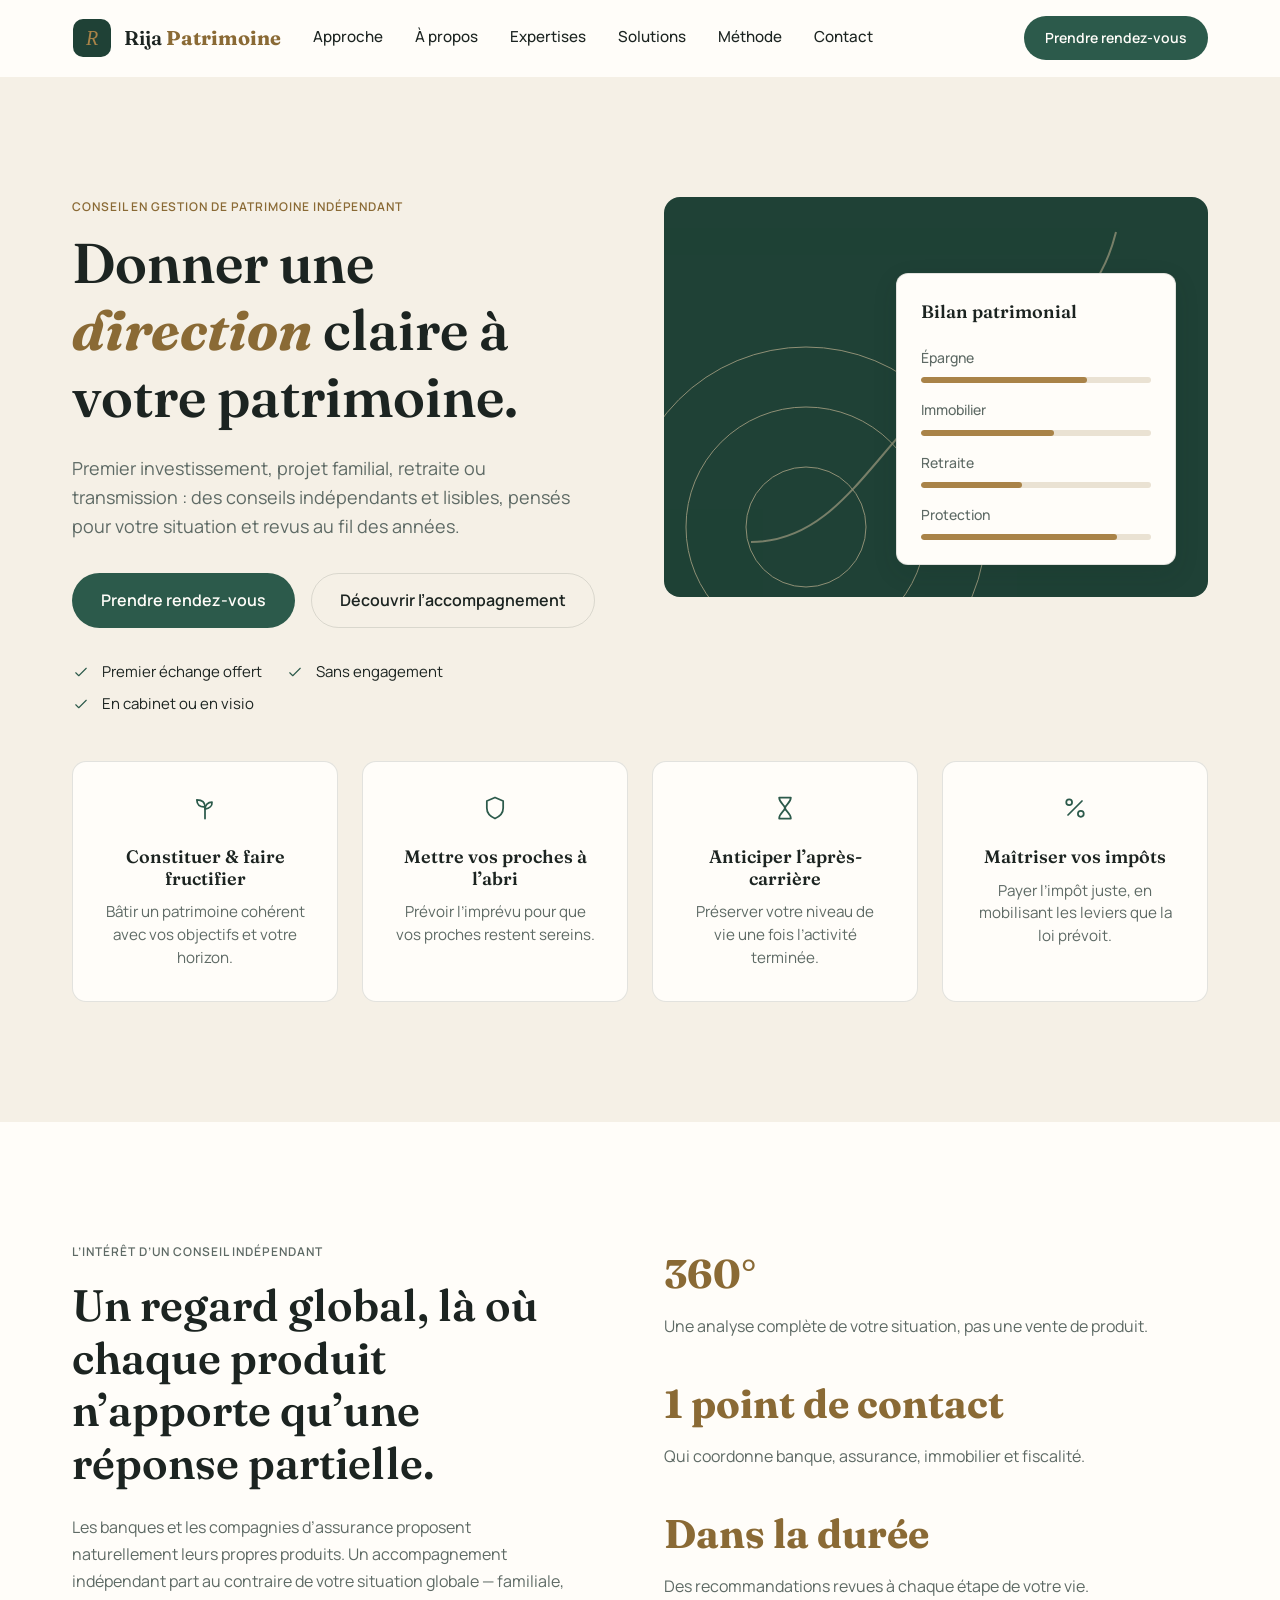
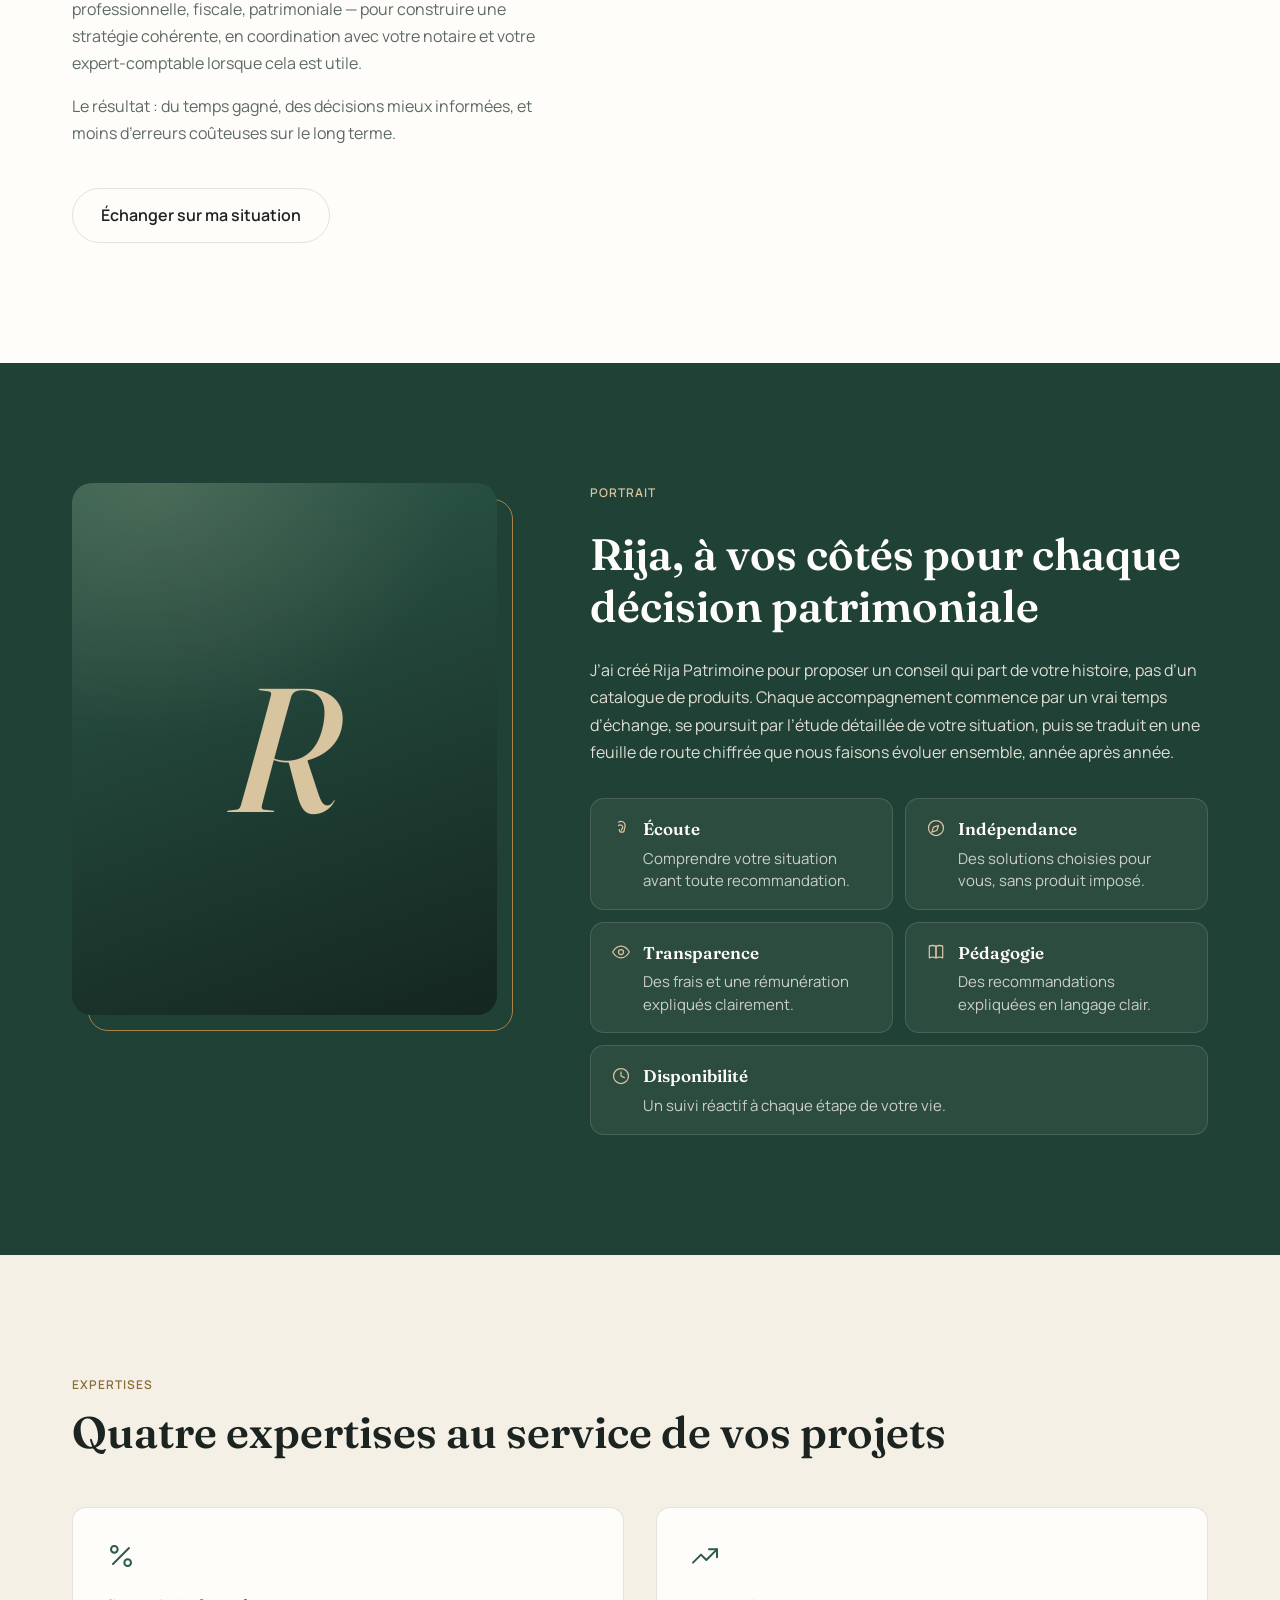
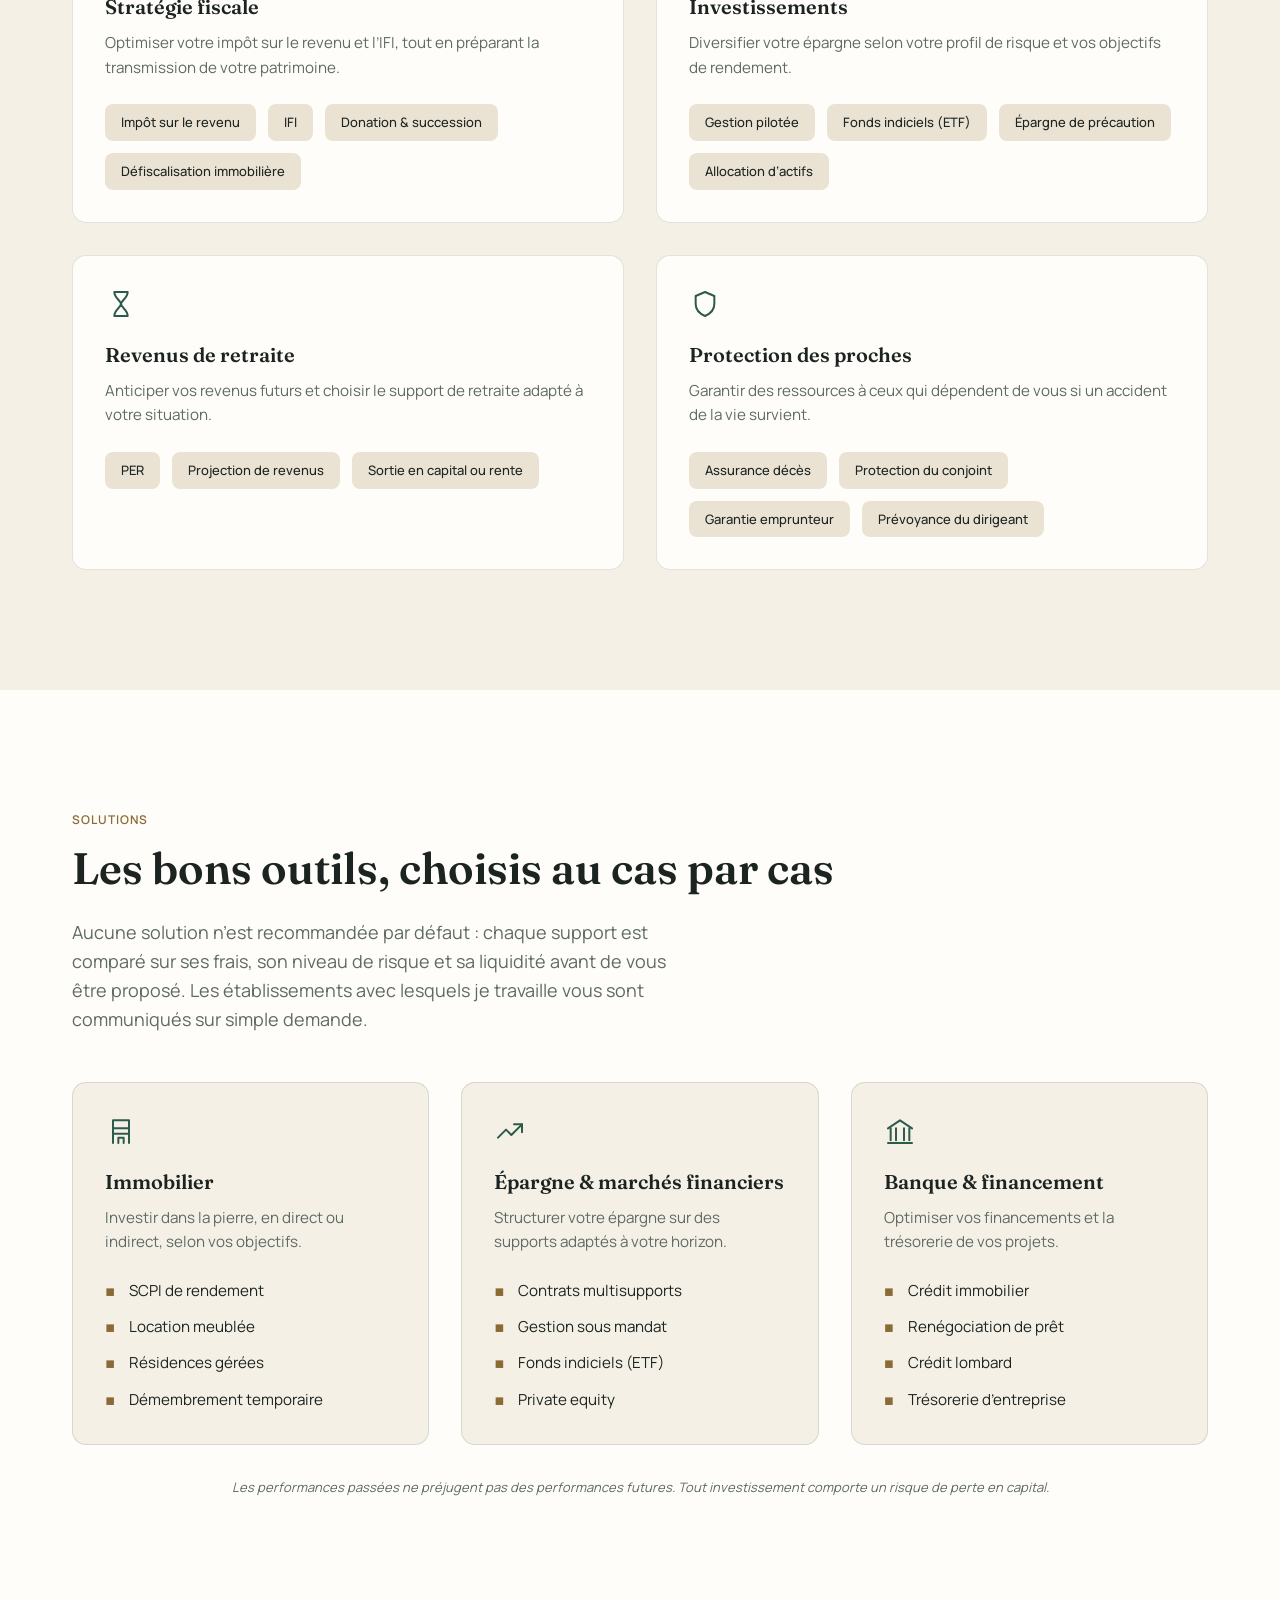
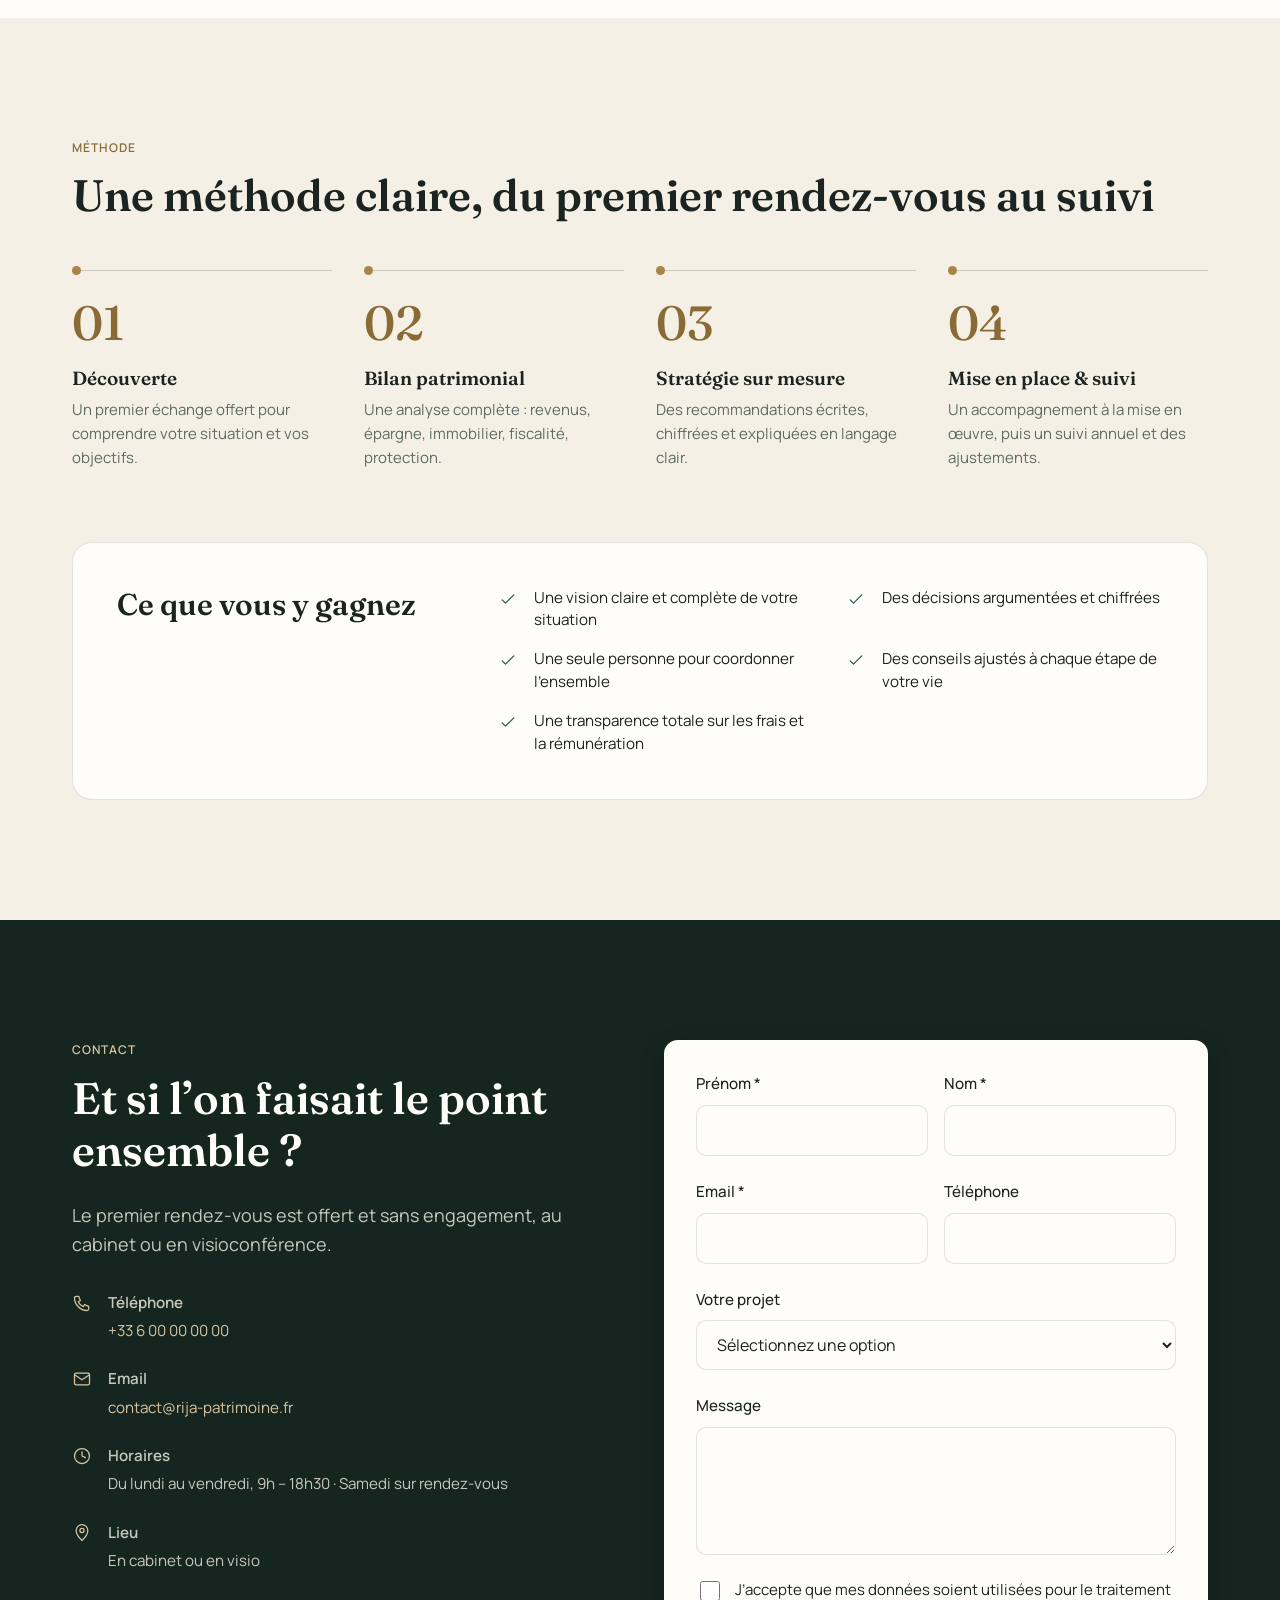
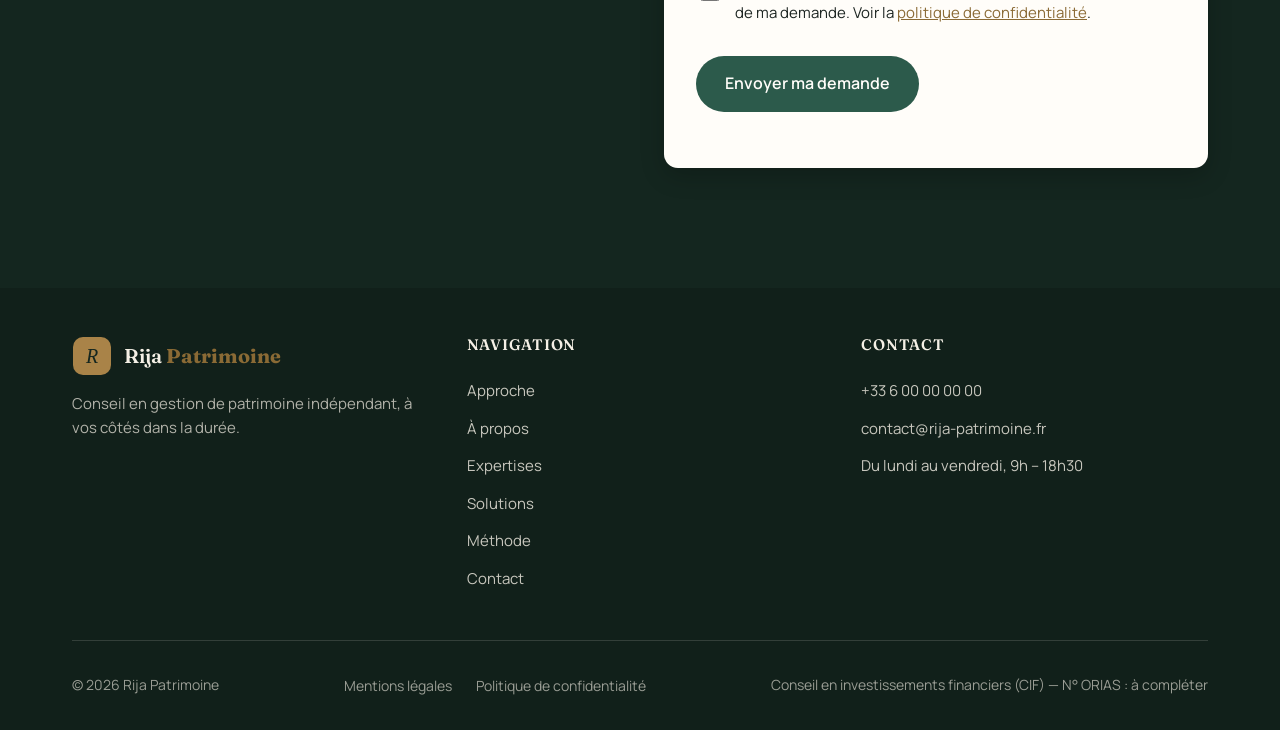
==== index.html @ 29a92b1c "Add Rija Patrimoine landing page Static one-page site in French (HTML, CSS, vanilla JS, no build ste" ====
<!doctype html>
<html lang="fr">
<head>
  <meta charset="utf-8">
  <meta name="viewport" content="width=device-width, initial-scale=1, viewport-fit=cover">
  <title>Rija Patrimoine — Conseil en gestion de patrimoine indépendant</title>
  <meta name="description" content="Rija Patrimoine : conseil en gestion de patrimoine indépendant. Bilan patrimonial, épargne, retraite, fiscalité et transmission — un accompagnement clair, sur mesure et suivi dans le temps.">
  <meta property="og:title" content="Rija Patrimoine — Conseil en gestion de patrimoine indépendant">
  <meta property="og:description" content="Premier échange offert, sans engagement. Un accompagnement patrimonial global : épargne, retraite, fiscalité, transmission et protection de la famille.">
  <meta property="og:type" content="website">
  <meta property="og:locale" content="fr_FR">
  <meta name="theme-color" content="#1F4136">
  <link rel="icon" href="assets/img/favicon.svg" type="image/svg+xml">
  <link rel="preconnect" href="https://fonts.googleapis.com">
  <link rel="preconnect" href="https://fonts.gstatic.com" crossorigin>
  <link href="https://fonts.googleapis.com/css2?family=Fraunces:ital,opsz,wght@0,9..144,300..700;1,9..144,400..600&family=Manrope:wght@400;500;600;700&display=swap" rel="stylesheet">
  <link rel="stylesheet" href="assets/css/styles.css">
  <script>document.documentElement.classList.add('js')</script>
</head>
<body>
  <a class="skip-link" href="#main">Aller au contenu principal</a>

  <svg class="icon-sprite" aria-hidden="true" focusable="false">
    <defs>
      <symbol id="icon-check" viewBox="0 0 24 24"><path d="M5 13l4 4L19 7"/></symbol>
      <symbol id="icon-sprout" viewBox="0 0 24 24"><path d="M12 21V11"/><path d="M12 11C12 7 9 5 5 5c0 4 2.5 6.5 7 6z"/><path d="M12 13c0-3.5 2.5-6 6-6 .3 3-2 5.5-6 6z"/></symbol>
      <symbol id="icon-shield" viewBox="0 0 24 24"><path d="M12 3l7 3v6c0 5-3.5 7.5-7 9-3.5-1.5-7-4-7-9V6l7-3z"/></symbol>
      <symbol id="icon-hourglass" viewBox="0 0 24 24"><path d="M7 3h10M7 21h10M7 3c0 4.5 4.5 6 5 9-.5 3-5 4.5-5 9M17 3c0 4.5-4.5 6-5 9 .5 3 5 4.5 5 9"/></symbol>
      <symbol id="icon-percent" viewBox="0 0 24 24"><circle cx="7" cy="7" r="2.5"/><circle cx="17" cy="17" r="2.5"/><path d="M18 6L6 18"/></symbol>
      <symbol id="icon-ear" viewBox="0 0 24 24"><path d="M9 5a5 5 0 0 1 8 4c0 2-1 3-1 5a3 3 0 0 1-6 0"/><path d="M9 9a3 3 0 0 1 5 2c0 1.5-1.5 2-1.5 3.5"/></symbol>
      <symbol id="icon-compass" viewBox="0 0 24 24"><circle cx="12" cy="12" r="9"/><path d="M15 9l-2 6-6 2 2-6z"/></symbol>
      <symbol id="icon-eye" viewBox="0 0 24 24"><path d="M2 12s4-7 10-7 10 7 10 7-4 7-10 7-10-7-10-7z"/><circle cx="12" cy="12" r="3"/></symbol>
      <symbol id="icon-book" viewBox="0 0 24 24"><path d="M4 5c2-1 5-1 8 0v14c-3-1-6-1-8 0z"/><path d="M20 5c-2-1-5-1-8 0v14c3-1 6-1 8 0z"/></symbol>
      <symbol id="icon-clock" viewBox="0 0 24 24"><circle cx="12" cy="12" r="9"/><path d="M12 7v5l4 2"/></symbol>
      <symbol id="icon-trending-up" viewBox="0 0 24 24"><path d="M3 17l6-6 4 4 8-8"/><path d="M15 7h6v6"/></symbol>
      <symbol id="icon-building" viewBox="0 0 24 24"><path d="M6 21V4h12v17"/><path d="M6 10h12M6 14h12"/><path d="M10 21v-4h4v4"/></symbol>
      <symbol id="icon-bank" viewBox="0 0 24 24"><path d="M3 10l9-6 9 6"/><path d="M5 10v9M9 10v9M15 10v9M19 10v9"/><path d="M3 21h18"/></symbol>
      <symbol id="icon-phone" viewBox="0 0 24 24"><path d="M5 4h3l2 5-2.5 1.5a12 12 0 0 0 6 6L15 14l5 2v3c0 1-1 2-2 2C10 21 3 14 3 6c0-1 1-2 2-2z"/></symbol>
      <symbol id="icon-mail" viewBox="0 0 24 24"><rect x="3" y="5" width="18" height="14" rx="2"/><path d="M3 7l9 6 9-6"/></symbol>
      <symbol id="icon-pin" viewBox="0 0 24 24"><path d="M12 21s7-6.5 7-12a7 7 0 1 0-14 0c0 5.5 7 12 7 12z"/><circle cx="12" cy="9" r="2.5"/></symbol>
    </defs>
  </svg>

  <header class="site-header" data-header>
    <div class="wrap header-inner">
      <a class="brand" href="#accueil" aria-label="Rija Patrimoine — accueil">
        <svg class="brand-mark" viewBox="0 0 40 40" aria-hidden="true">
          <rect x="1" y="1" width="38" height="38" rx="10" fill="#1F4136"/>
          <text x="20" y="27" text-anchor="middle" font-family="Georgia, 'Times New Roman', serif" font-size="20" font-style="italic" fill="#A98348">R</text>
        </svg>
        <span class="brand-name">Rija <span class="brand-accent">Patrimoine</span></span>
      </a>
      <nav class="nav" id="primary-nav" data-nav aria-label="Navigation principale">
        <ul class="nav-list">
          <li><a href="#approche" class="nav-link" data-nav-link>Approche</a></li>
          <li><a href="#a-propos" class="nav-link" data-nav-link>À propos</a></li>
          <li><a href="#expertises" class="nav-link" data-nav-link>Expertises</a></li>
          <li><a href="#solutions" class="nav-link" data-nav-link>Solutions</a></li>
          <li><a href="#methode" class="nav-link" data-nav-link>Méthode</a></li>
          <li><a href="#contact" class="nav-link" data-nav-link>Contact</a></li>
          <li class="nav-cta"><a href="#contact" class="btn btn-primary">Prendre rendez-vous</a></li>
        </ul>
      </nav>
      <div class="header-actions">
        <a href="#contact" class="btn btn-primary btn-sm">Prendre rendez-vous</a>
        <button type="button" class="menu-toggle" data-menu-toggle aria-expanded="false" aria-controls="primary-nav">
          <span class="menu-toggle-box"><span class="menu-toggle-bar"></span><span class="menu-toggle-bar"></span><span class="menu-toggle-bar"></span></span>
          <span class="sr-only">Menu</span>
        </button>
      </div>
    </div>
  </header>

  <main id="main">

    <section id="accueil" class="hero section">
      <div class="wrap hero-inner">
        <div class="hero-copy">
          <p class="eyebrow">Conseil en gestion de patrimoine indépendant</p>
          <h1 class="hero-title">Donner une <em>direction</em> claire à votre patrimoine.</h1>
          <p class="hero-lead">Premier investissement, projet familial, retraite ou transmission&nbsp;: des conseils indépendants et lisibles, pensés pour votre situation et revus au fil des années.</p>
          <div class="hero-cta">
            <a href="#contact" class="btn btn-primary">Prendre rendez-vous</a>
            <a href="#approche" class="btn btn-ghost">Découvrir l’accompagnement</a>
          </div>
          <ul class="hero-trust">
            <li class="trust-item"><svg class="icon" aria-hidden="true"><use href="#icon-check"></use></svg>Premier échange offert</li>
            <li class="trust-item"><svg class="icon" aria-hidden="true"><use href="#icon-check"></use></svg>Sans engagement</li>
            <li class="trust-item"><svg class="icon" aria-hidden="true"><use href="#icon-check"></use></svg>En cabinet ou en visio</li>
          </ul>
        </div>
        <div class="hero-visual">
          <div class="hero-panel">
            <svg class="hero-arcs" viewBox="0 0 400 400" aria-hidden="true">
              <circle cx="70" cy="330" r="60"/>
              <circle cx="70" cy="330" r="120"/>
              <circle cx="70" cy="330" r="180"/>
              <path class="hero-arcs-curve" d="M15 345C120 345,150 210,255 165S375 55,380 35"/>
            </svg>
            <div class="hero-card" aria-hidden="true">
              <p class="hero-card-title">Bilan patrimonial</p>
              <ul class="hero-card-rows">
                <li class="hero-card-row"><span class="hero-card-label">Épargne</span><span class="hero-card-track"><span class="hero-card-fill" style="width:72%"></span></span></li>
                <li class="hero-card-row"><span class="hero-card-label">Immobilier</span><span class="hero-card-track"><span class="hero-card-fill" style="width:58%"></span></span></li>
                <li class="hero-card-row"><span class="hero-card-label">Retraite</span><span class="hero-card-track"><span class="hero-card-fill" style="width:44%"></span></span></li>
                <li class="hero-card-row"><span class="hero-card-label">Protection</span><span class="hero-card-track"><span class="hero-card-fill" style="width:85%"></span></span></li>
              </ul>
            </div>
          </div>
        </div>
      </div>
      <div class="wrap pillars-wrap">
        <div class="pillars">
          <article class="pillar-card" data-reveal>
            <svg class="icon pillar-icon" aria-hidden="true"><use href="#icon-sprout"></use></svg>
            <h3 class="pillar-title">Constituer &amp; faire fructifier</h3>
            <p class="pillar-text">Bâtir un patrimoine cohérent avec vos objectifs et votre horizon.</p>
          </article>
          <article class="pillar-card" data-reveal>
            <svg class="icon pillar-icon" aria-hidden="true"><use href="#icon-shield"></use></svg>
            <h3 class="pillar-title">Mettre vos proches à l’abri</h3>
            <p class="pillar-text">Prévoir l’imprévu pour que vos proches restent sereins.</p>
          </article>
          <article class="pillar-card" data-reveal>
            <svg class="icon pillar-icon" aria-hidden="true"><use href="#icon-hourglass"></use></svg>
            <h3 class="pillar-title">Anticiper l’après-carrière</h3>
            <p class="pillar-text">Préserver votre niveau de vie une fois l’activité terminée.</p>
          </article>
          <article class="pillar-card" data-reveal>
            <svg class="icon pillar-icon" aria-hidden="true"><use href="#icon-percent"></use></svg>
            <h3 class="pillar-title">Maîtriser vos impôts</h3>
            <p class="pillar-text">Payer l’impôt juste, en mobilisant les leviers que la loi prévoit.</p>
          </article>
        </div>
      </div>
    </section>

    <section id="approche" class="approche section">
      <div class="wrap approche-grid">
        <div class="approche-copy">
          <p class="eyebrow">L’intérêt d’un conseil indépendant</p>
          <h2 class="section-title">Un regard global, là où chaque produit n’apporte qu’une réponse partielle.</h2>
          <p>Les banques et les compagnies d’assurance proposent naturellement leurs propres produits. Un accompagnement indépendant part au contraire de votre situation globale — familiale, professionnelle, fiscale, patrimoniale — pour construire une stratégie cohérente, en coordination avec votre notaire et votre expert-comptable lorsque cela est utile.</p>
          <p>Le résultat&nbsp;: du temps gagné, des décisions mieux informées, et moins d’erreurs coûteuses sur le long terme.</p>
          <a href="#contact" class="btn btn-ghost">Échanger sur ma situation</a>
        </div>
        <div class="approche-points">
          <div class="point" data-reveal>
            <p class="point-label">360°</p>
            <p class="point-text">Une analyse complète de votre situation, pas une vente de produit.</p>
          </div>
          <div class="point" data-reveal>
            <p class="point-label">1 point de contact</p>
            <p class="point-text">Qui coordonne banque, assurance, immobilier et fiscalité.</p>
          </div>
          <div class="point" data-reveal>
            <p class="point-label">Dans la durée</p>
            <p class="point-text">Des recommandations revues à chaque étape de votre vie.</p>
          </div>
        </div>
      </div>
    </section>

    <section id="a-propos" class="a-propos section">
      <div class="wrap a-propos-grid">
        <div class="portrait" data-placeholder="portrait">
          <div class="portrait-frame">
            <span class="portrait-mark" aria-hidden="true">R</span>
          </div>
        </div>
        <div class="a-propos-copy">
          <p class="eyebrow">Portrait</p>
          <h2 class="section-title">Rija, à vos côtés pour chaque décision patrimoniale</h2>
          <p>J’ai créé Rija Patrimoine pour proposer un conseil qui part de votre histoire, pas d’un catalogue de produits. Chaque accompagnement commence par un vrai temps d’échange, se poursuit par l’étude détaillée de votre situation, puis se traduit en une feuille de route chiffrée que nous faisons évoluer ensemble, année après année.</p>
          <ul class="values-list">
            <li class="value-chip">
              <svg class="icon" aria-hidden="true"><use href="#icon-ear"></use></svg>
              <span class="value-name">Écoute</span>
              <span class="value-text">Comprendre votre situation avant toute recommandation.</span>
            </li>
            <li class="value-chip">
              <svg class="icon" aria-hidden="true"><use href="#icon-compass"></use></svg>
              <span class="value-name">Indépendance</span>
              <span class="value-text">Des solutions choisies pour vous, sans produit imposé.</span>
            </li>
            <li class="value-chip">
              <svg class="icon" aria-hidden="true"><use href="#icon-eye"></use></svg>
              <span class="value-name">Transparence</span>
              <span class="value-text">Des frais et une rémunération expliqués clairement.</span>
            </li>
            <li class="value-chip">
              <svg class="icon" aria-hidden="true"><use href="#icon-book"></use></svg>
              <span class="value-name">Pédagogie</span>
              <span class="value-text">Des recommandations expliquées en langage clair.</span>
            </li>
            <li class="value-chip">
              <svg class="icon" aria-hidden="true"><use href="#icon-clock"></use></svg>
              <span class="value-name">Disponibilité</span>
              <span class="value-text">Un suivi réactif à chaque étape de votre vie.</span>
            </li>
          </ul>
        </div>
      </div>
    </section>

    <section id="expertises" class="expertises section">
      <div class="wrap">
        <div class="section-head">
          <p class="eyebrow">Expertises</p>
          <h2 class="section-title">Quatre expertises au service de vos projets</h2>
        </div>
        <div class="expertise-grid">
          <article class="expertise-card" data-reveal>
            <svg class="icon expertise-icon" aria-hidden="true"><use href="#icon-percent"></use></svg>
            <h3 class="expertise-title">Stratégie fiscale</h3>
            <p class="expertise-text">Optimiser votre impôt sur le revenu et l’IFI, tout en préparant la transmission de votre patrimoine.</p>
            <ul class="tag-list">
              <li class="tag">Impôt sur le revenu</li>
              <li class="tag">IFI</li>
              <li class="tag">Donation &amp; succession</li>
              <li class="tag">Défiscalisation immobilière</li>
            </ul>
          </article>
          <article class="expertise-card" data-reveal>
            <svg class="icon expertise-icon" aria-hidden="true"><use href="#icon-trending-up"></use></svg>
            <h3 class="expertise-title">Investissements</h3>
            <p class="expertise-text">Diversifier votre épargne selon votre profil de risque et vos objectifs de rendement.</p>
            <ul class="tag-list">
              <li class="tag">Gestion pilotée</li>
              <li class="tag">Fonds indiciels (ETF)</li>
              <li class="tag">Épargne de précaution</li>
              <li class="tag">Allocation d’actifs</li>
            </ul>
          </article>
          <article class="expertise-card" data-reveal>
            <svg class="icon expertise-icon" aria-hidden="true"><use href="#icon-hourglass"></use></svg>
            <h3 class="expertise-title">Revenus de retraite</h3>
            <p class="expertise-text">Anticiper vos revenus futurs et choisir le support de retraite adapté à votre situation.</p>
            <ul class="tag-list">
              <li class="tag">PER</li>
              <li class="tag">Projection de revenus</li>
              <li class="tag">Sortie en capital ou rente</li>
            </ul>
          </article>
          <article class="expertise-card" data-reveal>
            <svg class="icon expertise-icon" aria-hidden="true"><use href="#icon-shield"></use></svg>
            <h3 class="expertise-title">Protection des proches</h3>
            <p class="expertise-text">Garantir des ressources à ceux qui dépendent de vous si un accident de la vie survient.</p>
            <ul class="tag-list">
              <li class="tag">Assurance décès</li>
              <li class="tag">Protection du conjoint</li>
              <li class="tag">Garantie emprunteur</li>
              <li class="tag">Prévoyance du dirigeant</li>
            </ul>
          </article>
        </div>
      </div>
    </section>

    <section id="solutions" class="solutions section">
      <div class="wrap">
        <div class="section-head">
          <p class="eyebrow">Solutions</p>
          <h2 class="section-title">Les bons outils, choisis au cas par cas</h2>
          <p class="section-lead">Aucune solution n’est recommandée par défaut&nbsp;: chaque support est comparé sur ses frais, son niveau de risque et sa liquidité avant de vous être proposé. Les établissements avec lesquels je travaille vous sont communiqués sur simple demande.</p>
        </div>
        <div class="solutions-grid">
          <article class="solution-card" data-reveal>
            <svg class="icon solution-icon" aria-hidden="true"><use href="#icon-building"></use></svg>
            <h3 class="solution-title">Immobilier</h3>
            <p class="solution-text">Investir dans la pierre, en direct ou indirect, selon vos objectifs.</p>
            <ul class="solution-list">
              <li>SCPI de rendement</li>
              <li>Location meublée</li>
              <li>Résidences gérées</li>
              <li>Démembrement temporaire</li>
            </ul>
          </article>
          <article class="solution-card" data-reveal>
            <svg class="icon solution-icon" aria-hidden="true"><use href="#icon-trending-up"></use></svg>
            <h3 class="solution-title">Épargne &amp; marchés financiers</h3>
            <p class="solution-text">Structurer votre épargne sur des supports adaptés à votre horizon.</p>
            <ul class="solution-list">
              <li>Contrats multisupports</li>
              <li>Gestion sous mandat</li>
              <li>Fonds indiciels (ETF)</li>
              <li>Private equity</li>
            </ul>
          </article>
          <article class="solution-card" data-reveal>
            <svg class="icon solution-icon" aria-hidden="true"><use href="#icon-bank"></use></svg>
            <h3 class="solution-title">Banque &amp; financement</h3>
            <p class="solution-text">Optimiser vos financements et la trésorerie de vos projets.</p>
            <ul class="solution-list">
              <li>Crédit immobilier</li>
              <li>Renégociation de prêt</li>
              <li>Crédit lombard</li>
              <li>Trésorerie d’entreprise</li>
            </ul>
          </article>
        </div>
        <p class="disclaimer">Les performances passées ne préjugent pas des performances futures. Tout investissement comporte un risque de perte en capital.</p>
      </div>
    </section>

    <section id="methode" class="methode section">
      <div class="wrap">
        <div class="section-head">
          <p class="eyebrow">Méthode</p>
          <h2 class="section-title">Une méthode claire, du premier rendez-vous au suivi</h2>
        </div>
        <div class="methode-grid">
          <ol class="timeline">
            <li class="timeline-step" data-reveal>
              <span class="step-number" aria-hidden="true">01</span>
              <h3 class="step-title">Découverte</h3>
              <p class="step-text">Un premier échange offert pour comprendre votre situation et vos objectifs.</p>
            </li>
            <li class="timeline-step" data-reveal>
              <span class="step-number" aria-hidden="true">02</span>
              <h3 class="step-title">Bilan patrimonial</h3>
              <p class="step-text">Une analyse complète&nbsp;: revenus, épargne, immobilier, fiscalité, protection.</p>
            </li>
            <li class="timeline-step" data-reveal>
              <span class="step-number" aria-hidden="true">03</span>
              <h3 class="step-title">Stratégie sur mesure</h3>
              <p class="step-text">Des recommandations écrites, chiffrées et expliquées en langage clair.</p>
            </li>
            <li class="timeline-step" data-reveal>
              <span class="step-number" aria-hidden="true">04</span>
              <h3 class="step-title">Mise en place &amp; suivi</h3>
              <p class="step-text">Un accompagnement à la mise en œuvre, puis un suivi annuel et des ajustements.</p>
            </li>
          </ol>
          <div class="gains-card" data-reveal>
            <h3 class="gains-title">Ce que vous y gagnez</h3>
            <ul class="gains-list">
              <li class="gains-item"><svg class="icon" aria-hidden="true"><use href="#icon-check"></use></svg><span>Une vision claire et complète de votre situation</span></li>
              <li class="gains-item"><svg class="icon" aria-hidden="true"><use href="#icon-check"></use></svg><span>Des décisions argumentées et chiffrées</span></li>
              <li class="gains-item"><svg class="icon" aria-hidden="true"><use href="#icon-check"></use></svg><span>Une seule personne pour coordonner l’ensemble</span></li>
              <li class="gains-item"><svg class="icon" aria-hidden="true"><use href="#icon-check"></use></svg><span>Des conseils ajustés à chaque étape de votre vie</span></li>
              <li class="gains-item"><svg class="icon" aria-hidden="true"><use href="#icon-check"></use></svg><span>Une transparence totale sur les frais et la rémunération</span></li>
            </ul>
          </div>
        </div>
      </div>
    </section>

    <section id="contact" class="contact section">
      <div class="wrap contact-grid">
        <div class="contact-copy">
          <p class="eyebrow">Contact</p>
          <h2 class="section-title">Et si l’on faisait le point ensemble&nbsp;?</h2>
          <p class="contact-lead">Le premier rendez-vous est offert et sans engagement, au cabinet ou en visioconférence.</p>
          <ul class="contact-list">
            <li class="contact-item">
              <svg class="icon" aria-hidden="true"><use href="#icon-phone"></use></svg>
              <div><span class="contact-label">Téléphone</span><a href="tel:+33600000000">+33 6 00 00 00 00</a></div>
            </li>
            <li class="contact-item">
              <svg class="icon" aria-hidden="true"><use href="#icon-mail"></use></svg>
              <div><span class="contact-label">Email</span><a href="mailto:contact@rija-patrimoine.fr">contact@rija-patrimoine.fr</a></div>
            </li>
            <li class="contact-item">
              <svg class="icon" aria-hidden="true"><use href="#icon-clock"></use></svg>
              <div><span class="contact-label">Horaires</span><span>Du lundi au vendredi, 9h – 18h30 · Samedi sur rendez-vous</span></div>
            </li>
            <li class="contact-item">
              <svg class="icon" aria-hidden="true"><use href="#icon-pin"></use></svg>
              <div><span class="contact-label">Lieu</span><span>En cabinet ou en visio</span></div>
            </li>
          </ul>
        </div>
        <div class="contact-form-card">
          <form class="form" name="contact" method="POST" data-netlify="true" netlify-honeypot="bot-field" action="/merci.html" data-form novalidate>
            <input type="hidden" name="form-name" value="contact">
            <p class="form-hidden" aria-hidden="true">
              <label>Ne pas remplir ce champ<input type="text" name="bot-field" tabindex="-1" autocomplete="off"></label>
            </p>
            <div class="form-row">
              <div class="form-field">
                <label class="form-label" for="prenom">Prénom <span aria-hidden="true">*</span></label>
                <input class="form-input" type="text" id="prenom" name="prenom" autocomplete="given-name" required aria-describedby="prenom-error">
                <p class="field-error" id="prenom-error" data-error hidden></p>
              </div>
              <div class="form-field">
                <label class="form-label" for="nom">Nom <span aria-hidden="true">*</span></label>
                <input class="form-input" type="text" id="nom" name="nom" autocomplete="family-name" required aria-describedby="nom-error">
                <p class="field-error" id="nom-error" data-error hidden></p>
              </div>
            </div>
            <div class="form-row">
              <div class="form-field">
                <label class="form-label" for="email">Email <span aria-hidden="true">*</span></label>
                <input class="form-input" type="email" id="email" name="email" autocomplete="email" required aria-describedby="email-error">
                <p class="field-error" id="email-error" data-error hidden></p>
              </div>
              <div class="form-field">
                <label class="form-label" for="telephone">Téléphone</label>
                <input class="form-input" type="tel" id="telephone" name="telephone" autocomplete="tel" aria-describedby="telephone-error">
                <p class="field-error" id="telephone-error" data-error hidden></p>
              </div>
            </div>
            <div class="form-field">
              <label class="form-label" for="projet">Votre projet</label>
              <select class="form-select" id="projet" name="projet">
                <option value="">Sélectionnez une option</option>
                <option>Constituer un patrimoine</option>
                <option>Préparer ma retraite</option>
                <option>Réduire mes impôts</option>
                <option>Protéger ma famille</option>
                <option>Autre</option>
              </select>
            </div>
            <div class="form-field">
              <label class="form-label" for="message">Message</label>
              <textarea class="form-textarea" id="message" name="message" rows="4" aria-describedby="message-error"></textarea>
              <p class="field-error" id="message-error" data-error hidden></p>
            </div>
            <div class="form-field form-consent">
              <input type="checkbox" id="consent" name="consent" required aria-describedby="consent-error">
              <label for="consent">J’accepte que mes données soient utilisées pour le traitement de ma demande. Voir la <a href="#">politique de confidentialité</a>.</label>
              <p class="field-error" id="consent-error" data-error hidden></p>
            </div>
            <button type="submit" class="btn btn-primary form-submit" data-submit>Envoyer ma demande</button>
            <p class="form-status" data-form-status role="status" aria-live="polite"></p>
          </form>
        </div>
      </div>
    </section>

  </main>

  <footer class="site-footer">
    <div class="wrap footer-grid">
      <div class="footer-brand">
        <a class="brand" href="#accueil" aria-label="Rija Patrimoine — accueil">
          <svg class="brand-mark" viewBox="0 0 40 40" aria-hidden="true">
            <rect x="1" y="1" width="38" height="38" rx="10" fill="#A98348"/>
            <text x="20" y="27" text-anchor="middle" font-family="Georgia, 'Times New Roman', serif" font-size="20" font-style="italic" fill="#14261F">R</text>
          </svg>
          <span class="brand-name">Rija <span class="brand-accent">Patrimoine</span></span>
        </a>
        <p class="footer-tagline">Conseil en gestion de patrimoine indépendant, à vos côtés dans la durée.</p>
      </div>
      <nav class="footer-nav" aria-label="Liens du site">
        <h3 class="footer-heading">Navigation</h3>
        <ul>
          <li><a href="#approche">Approche</a></li>
          <li><a href="#a-propos">À propos</a></li>
          <li><a href="#expertises">Expertises</a></li>
          <li><a href="#solutions">Solutions</a></li>
          <li><a href="#methode">Méthode</a></li>
          <li><a href="#contact">Contact</a></li>
        </ul>
      </nav>
      <div class="footer-contact">
        <h3 class="footer-heading">Contact</h3>
        <ul>
          <li><a href="tel:+33600000000">+33 6 00 00 00 00</a></li>
          <li><a href="mailto:contact@rija-patrimoine.fr">contact@rija-patrimoine.fr</a></li>
          <li><span>Du lundi au vendredi, 9h – 18h30</span></li>
        </ul>
      </div>
    </div>
    <div class="wrap">
      <div class="footer-bottom">
        <p>© <span data-year>2026</span> Rija Patrimoine</p>
        <ul class="footer-legal">
          <li><a href="#">Mentions légales</a></li>
          <li><a href="#">Politique de confidentialité</a></li>
        </ul>
        <p class="footer-reg">Conseil en investissements financiers (CIF) — N° ORIAS&nbsp;: à compléter</p>
      </div>
    </div>
  </footer>

  <script src="assets/js/main.js" defer></script>
</body>
</html>
---- assets/css/styles.css ----
:root {
  --ink: #14261F;
  --forest: #1F4136;
  --forest-600: #2C5A4B;
  --sand: #F5F0E6;
  --sand-200: #EAE2D3;
  --paper: #FFFDF9;
  --brass: #A98348;
  --brass-soft: #D9C4A0;
  --brass-ink: #8A6A35;
  --text: #1C2421;
  --muted: #5E6A65;
  --line: rgba(20, 38, 31, 0.12);
}

*,
*::before,
*::after {
  box-sizing: border-box;
}

html {
  scroll-behavior: smooth;
}

body {
  margin: 0;
  font-family: "Manrope", system-ui, sans-serif;
  font-size: 1rem;
  font-weight: 400;
  line-height: 1.6;
  color: var(--text);
  background: var(--paper);
}

h1, h2, h3, h4, h5, h6 {
  margin: 0;
  font-family: "Fraunces", Georgia, serif;
  font-weight: 600;
  line-height: 1.2;
}

p {
  margin: 0;
}

ul, ol {
  margin: 0;
  padding: 0;
  list-style: none;
}

a {
  color: inherit;
  text-decoration: none;
}

img, svg {
  display: block;
  max-width: 100%;
  height: auto;
}

button {
  all: unset;
  cursor: pointer;
}

input, select, textarea {
  font: inherit;
  color: inherit;
}

:focus-visible {
  outline: 2px solid var(--forest-600);
  outline-offset: 2px;
  border-radius: inherit;
}

.skip-link {
  position: absolute;
  width: 1px;
  height: 1px;
  overflow: hidden;
  clip: rect(0 0 0 0);
  white-space: nowrap;
  background: var(--forest-600);
  color: var(--paper);
  padding: 0.75rem 1rem;
  text-decoration: none;
  z-index: 9999;
}

.skip-link:focus-visible {
  position: fixed;
  top: 0;
  left: 0;
  width: auto;
  height: auto;
  overflow: visible;
  clip: auto;
  outline-offset: 0;
}

.sr-only {
  position: absolute;
  width: 1px;
  height: 1px;
  overflow: hidden;
  clip: rect(0 0 0 0);
  white-space: nowrap;
}

.eyebrow {
  font-size: 0.75rem;
  font-weight: 600;
  text-transform: uppercase;
  letter-spacing: 0.08em;
  color: var(--brass-ink);
  margin-bottom: 0.75rem;
}

.wrap {
  width: 100%;
  max-width: 1200px;
  margin-inline: auto;
  padding-inline: clamp(16px, 4vw, 32px);
}

.section {
  padding-block: clamp(64px, 10vw, 120px);
  scroll-margin-top: 60px;
}

.section-title {
  font-size: clamp(1.75rem, 5vw, 2.75rem);
  margin-bottom: 1.5rem;
}

.section-head {
  margin-bottom: 3rem;
}

.section-lead {
  font-size: 1.125rem;
  color: var(--muted);
  margin-top: 1rem;
  max-width: 600px;
}

.icon-sprite {
  position: absolute;
  width: 0;
  height: 0;
  overflow: hidden;
}

.icon {
  width: 1.25em;
  height: 1.25em;
  stroke: currentColor;
  fill: none;
  stroke-width: 1.5;
  stroke-linecap: round;
  stroke-linejoin: round;
  display: inline-block;
  flex-shrink: 0;
  color: currentColor;
}

.pillar-icon {
  width: 28px;
  height: 28px;
  color: var(--forest-600);
  margin-bottom: 1rem;
}

.expertise-icon {
  width: 32px;
  height: 32px;
  color: var(--forest-600);
  margin-bottom: 1rem;
}

.solution-icon {
  width: 32px;
  height: 32px;
  color: var(--forest-600);
  margin-bottom: 1rem;
}

.merci-icon {
  width: 80px;
  height: 80px;
  color: var(--paper);
  margin-inline: auto;
  margin-bottom: 1.5rem;
  padding: 1.25rem;
  background: var(--forest-600);
  border-radius: 50%;
  flex-shrink: 0;
}

.site-header {
  position: sticky;
  top: 0;
  z-index: 100;
  background: rgba(245, 240, 230, 0);
  transition: background 0.3s ease, box-shadow 0.3s ease, border-color 0.3s ease;
  border-bottom: 1px solid transparent;
}

.site-header.is-scrolled {
  background: var(--paper);
  box-shadow: 0 2px 12px rgba(20, 38, 31, 0.08);
  border-bottom-color: var(--line);
}

.header-inner {
  display: flex;
  align-items: center;
  justify-content: space-between;
  gap: 2rem;
  padding-block: 1rem;
}

.brand {
  display: flex;
  align-items: center;
  gap: 0.75rem;
  flex-shrink: 0;
  text-decoration: none;
}

.brand-mark {
  width: 40px;
  height: 40px;
  flex-shrink: 0;
}

.brand-name {
  font-family: "Fraunces", Georgia, serif;
  font-size: 1.25rem;
  font-weight: 600;
  color: var(--text);
}

.brand-accent {
  color: var(--brass-ink);
  font-weight: 700;
}

.nav {
  flex: 1;
  display: none;
}

.nav.is-open {
  display: block;
  position: absolute;
  inset-inline: 0;
  top: 100%;
  background: var(--paper);
  border-bottom: 1px solid var(--line);
  padding: 1.5rem 0;
  box-shadow: 0 4px 12px rgba(20, 38, 31, 0.08);
}

@media (min-width: 900px) {
  .nav {
    display: block;
    position: static;
    background: none;
    border: none;
    padding: 0;
    box-shadow: none;
  }

  .nav.is-open {
    display: block;
  }
}

.nav-list {
  display: flex;
  flex-direction: column;
  gap: 0;
}

@media (min-width: 900px) {
  .nav-list {
    flex-direction: row;
    gap: 2rem;
  }
}

.nav-link {
  display: block;
  padding: 1rem 1.5rem;
  color: var(--text);
  text-decoration: none;
  transition: color 0.2s ease;
  border-left: 3px solid transparent;
}

@media (min-width: 900px) {
  .nav-link {
    padding: 0;
    border-left: none;
    border-bottom: 2px solid transparent;
    font-size: 0.95rem;
    font-weight: 500;
  }
}

.nav-link:hover {
  color: var(--brass-ink);
}

.nav-link.is-active {
  color: var(--brass-ink);
  border-left-color: var(--brass-ink);
}

@media (min-width: 900px) {
  .nav-link.is-active {
    border-left: none;
    border-bottom-color: var(--brass-ink);
  }
}

.header-actions {
  display: flex;
  align-items: center;
  gap: 1rem;
  flex-shrink: 0;
}

.menu-toggle {
  display: flex;
  align-items: center;
  justify-content: center;
  width: 44px;
  height: 44px;
  border-radius: 8px;
  transition: background 0.2s ease;
}

@media (min-width: 900px) {
  .menu-toggle {
    display: none;
  }
}

.menu-toggle:hover {
  background: var(--sand);
}

.menu-toggle-box {
  display: flex;
  flex-direction: column;
  gap: 5px;
  width: 24px;
  height: 18px;
}

.menu-toggle-bar {
  width: 100%;
  height: 2px;
  background: var(--text);
  border-radius: 1px;
  transition: transform 0.3s ease, opacity 0.3s ease;
}

.menu-toggle.is-open .menu-toggle-bar:nth-child(1) {
  transform: rotate(45deg) translate(8px, 8px);
}

.menu-toggle.is-open .menu-toggle-bar:nth-child(2) {
  opacity: 0;
}

.menu-toggle.is-open .menu-toggle-bar:nth-child(3) {
  transform: rotate(-45deg) translate(7px, -7px);
}

.btn {
  display: inline-flex;
  align-items: center;
  justify-content: center;
  padding: 0.875rem 1.75rem;
  border-radius: 999px;
  font-size: 1rem;
  font-weight: 600;
  text-align: center;
  transition: all 0.3s ease;
  white-space: nowrap;
  cursor: pointer;
  border: 1px solid transparent;
}

.btn-primary {
  background: var(--forest-600);
  color: var(--paper);
}

.btn-primary:hover,
.btn-primary:focus {
  background: var(--forest);
}

.btn-primary:active {
  transform: scale(0.98);
}

.btn-primary[disabled] {
  background: var(--muted);
  cursor: not-allowed;
  opacity: 0.6;
}

.btn-ghost {
  background: transparent;
  color: var(--text);
  border: 1px solid var(--line);
}

.btn-ghost:hover,
.btn-ghost:focus {
  background: var(--sand);
  border-color: var(--sand);
}

.a-propos .btn-ghost,
.contact .btn-ghost {
  color: var(--sand);
  border-color: rgba(245, 240, 230, 0.3);
}

.a-propos .btn-ghost:hover,
.a-propos .btn-ghost:focus,
.contact .btn-ghost:hover,
.contact .btn-ghost:focus {
  background: rgba(245, 240, 230, 0.1);
  border-color: var(--sand);
}

.btn-sm {
  padding: 0.625rem 1.25rem;
  font-size: 0.875rem;
}

.nav-cta {
  display: none;
}

@media (max-width: 640px) {
  .header-actions .btn {
    display: none;
  }

  .nav-cta {
    display: block;
    padding: 1rem 1.5rem 0;
  }

  .nav-cta .btn {
    width: 100%;
    justify-content: center;
  }
}

.hero {
  background: var(--sand);
}

.hero-inner {
  display: grid;
  grid-template-columns: 1fr 1fr;
  gap: 3rem;
  align-items: start;
  margin-bottom: clamp(96px, 9vw, 130px);
}

@media (max-width: 768px) {
  .hero-inner {
    grid-template-columns: 1fr;
    gap: 2rem;
  }
}

.hero-title {
  font-size: clamp(2rem, 6vw, 3.5rem);
  margin-bottom: 1.5rem;
  color: var(--text);
}

.hero-title em {
  font-style: italic;
  color: var(--brass-ink);
  font-weight: 700;
}

.hero-lead {
  font-size: 1.125rem;
  color: var(--muted);
  margin-bottom: 2rem;
  max-width: 500px;
}

.hero-cta {
  display: flex;
  gap: 1rem;
  flex-wrap: wrap;
  margin-bottom: 2rem;
}

.hero-trust {
  display: flex;
  flex-wrap: wrap;
  row-gap: 0.5rem;
  column-gap: 1.5rem;
}

.trust-item {
  display: flex;
  align-items: center;
  gap: 0.75rem;
  font-size: 0.9375rem;
  color: var(--text);
}

.trust-item .icon {
  width: 18px;
  height: 18px;
  color: var(--forest-600);
  flex-shrink: 0;
}

.hero-visual {
  position: relative;
  height: 400px;
}

.hero-panel {
  background: var(--forest);
  border-radius: 16px;
  padding: 3rem 2rem;
  position: relative;
  overflow: hidden;
  height: 100%;
}

.hero-arcs {
  width: 100%;
  height: 100%;
  position: absolute;
  inset: 0;
  opacity: 0.6;
}

.hero-arcs circle {
  stroke: var(--brass-soft);
  fill: none;
  stroke-width: 1;
}

.hero-arcs-curve {
  stroke: var(--brass-soft);
  fill: none;
  stroke-width: 2;
  opacity: 0.8;
}

.hero-card {
  position: absolute;
  bottom: 2rem;
  right: 2rem;
  width: 280px;
  background: var(--paper);
  border-radius: 12px;
  padding: 1.5rem;
  box-shadow: 0 8px 24px rgba(20, 38, 31, 0.12);
  border: 1px solid var(--line);
}

@media (max-width: 768px) {
  .hero-visual {
    height: auto;
  }

  .hero-panel {
    height: auto;
  }

  .hero-card {
    position: static;
    width: 100%;
    margin-top: 1.5rem;
  }
}

.hero-card-title {
  font-family: "Fraunces", Georgia, serif;
  font-size: 1.125rem;
  font-weight: 600;
  color: var(--text);
  margin-bottom: 1.25rem;
}

.hero-card-rows {
  display: flex;
  flex-direction: column;
  gap: 1rem;
}

.hero-card-row {
  display: flex;
  flex-direction: column;
  gap: 0.5rem;
}

.hero-card-label {
  font-size: 0.875rem;
  color: var(--muted);
  font-weight: 500;
}

.hero-card-track {
  display: block;
  width: 100%;
  height: 6px;
  background: var(--sand-200);
  border-radius: 3px;
  overflow: hidden;
}

.hero-card-fill {
  display: block;
  height: 100%;
  background: var(--brass);
  border-radius: 3px;
  transition: width 0.6s ease;
}

.pillars-wrap {
  margin-top: clamp(0px, calc(-70px + 10vw), 0px);
  position: relative;
  z-index: 10;
}

@media (min-width: 900px) {
  .pillars-wrap {
    margin-top: -70px;
  }
}

.pillars {
  display: grid;
  grid-template-columns: repeat(auto-fit, minmax(240px, 1fr));
  gap: 1.5rem;
}

@media (min-width: 1024px) {
  .pillars {
    grid-template-columns: repeat(4, 1fr);
  }
}

@media (max-width: 768px) {
  .pillars {
    grid-template-columns: repeat(2, 1fr);
  }
}

@media (max-width: 480px) {
  .pillars {
    grid-template-columns: 1fr;
  }
}

.pillar-card {
  background: var(--paper);
  border: 1px solid var(--line);
  border-radius: 14px;
  padding: 2rem;
  text-align: center;
  transition: transform 0.3s ease, box-shadow 0.3s ease;
}

@media (hover: hover) {
  .pillar-card:hover {
    transform: translateY(-4px);
    box-shadow: 0 8px 24px rgba(20, 38, 31, 0.12);
  }
}

.pillar-title {
  font-size: 1.125rem;
  margin-bottom: 0.75rem;
}

.pillar-text {
  font-size: 0.95rem;
  color: var(--muted);
  line-height: 1.5;
}

.approche {
  background: var(--paper);
}

.approche-grid {
  display: grid;
  grid-template-columns: 1fr 1fr;
  gap: 3rem;
  align-items: start;
}

@media (max-width: 768px) {
  .approche-grid {
    grid-template-columns: 1fr;
    gap: 2rem;
  }
}

.approche-copy {
  max-width: 500px;
}

.approche-copy p {
  color: var(--muted);
  margin-bottom: 1rem;
  line-height: 1.7;
}

.approche-copy .btn {
  margin-top: 1.5rem;
}

.approche-points {
  display: flex;
  flex-direction: column;
  gap: 2rem;
}

.point {
  text-align: left;
}

.point-label {
  font-family: "Fraunces", Georgia, serif;
  font-size: clamp(1.75rem, 4vw, 2.5rem);
  color: var(--brass-ink);
  font-weight: 700;
  margin-bottom: 0.5rem;
}

.point-text {
  color: var(--muted);
  font-size: 1rem;
  line-height: 1.6;
}

.a-propos {
  background: var(--forest);
  color: var(--sand);
}

.a-propos-grid {
  display: grid;
  grid-template-columns: 5fr 7fr;
  gap: clamp(3rem, 6vw, 5rem);
  align-items: start;
}

@media (max-width: 768px) {
  .a-propos-grid {
    grid-template-columns: 1fr;
    gap: 2rem;
  }
}

.a-propos .eyebrow {
  color: var(--brass-soft);
}

.a-propos .section-title {
  color: var(--paper);
}

.a-propos p {
  color: rgba(245, 240, 230, 0.9);
  line-height: 1.7;
  margin-bottom: 1.5rem;
}

.portrait {
  position: relative;
  width: calc(100% - 16px);
  max-width: 440px;
}

@media (min-width: 769px) {
  .portrait {
    position: sticky;
    top: 110px;
  }
}

@media (max-width: 768px) {
  .portrait {
    max-width: 300px;
  }
}

.portrait-frame {
  position: relative;
  z-index: 1;
  aspect-ratio: 4 / 5;
  background:
    radial-gradient(120% 80% at 20% 0%, rgba(217, 196, 160, 0.18), transparent 60%),
    linear-gradient(160deg, var(--forest-600), var(--ink));
  border-radius: 20px;
  display: grid;
  place-items: center;
  overflow: hidden;
}

/* Lives on the unclipped wrapper: the frame's overflow:hidden would cut an offset outline. */
.portrait::after {
  content: "";
  position: absolute;
  inset: 0;
  transform: translate(16px, 16px);
  border: 1px solid var(--brass);
  border-radius: 20px;
  pointer-events: none;
}

.portrait-mark {
  font-family: "Fraunces", Georgia, serif;
  font-size: clamp(7rem, 14vw, 11rem);
  font-style: italic;
  font-weight: 500;
  color: var(--brass-soft);
  line-height: 1;
}

.values-list {
  display: grid;
  gap: 0.75rem;
  margin-top: 2rem;
}

@media (min-width: 1025px) {
  .values-list {
    grid-template-columns: repeat(2, minmax(0, 1fr));
  }

  .value-chip:last-child:nth-child(odd) {
    grid-column: 1 / -1;
  }
}

.value-chip {
  display: grid;
  grid-template-columns: auto 1fr;
  align-items: center;
  column-gap: 0.75rem;
  row-gap: 0.35rem;
  padding: 1rem 1.25rem;
  background: rgba(245, 240, 230, 0.06);
  border-radius: 14px;
  border: 1px solid rgba(245, 240, 230, 0.14);
}

.value-chip .icon {
  width: 20px;
  height: 20px;
  color: var(--brass-soft);
}

.value-name {
  font-family: "Fraunces", Georgia, serif;
  font-size: 1.0625rem;
  font-weight: 600;
  color: var(--paper);
}

.value-text {
  grid-column: 2;
  font-size: 0.9375rem;
  line-height: 1.5;
  color: rgba(245, 240, 230, 0.8);
}

.expertises {
  background: var(--sand);
}

.expertise-grid {
  display: grid;
  grid-template-columns: repeat(2, 1fr);
  gap: 2rem;
}

@media (max-width: 768px) {
  .expertise-grid {
    grid-template-columns: 1fr;
  }
}

.expertise-card {
  background: var(--paper);
  border: 1px solid var(--line);
  border-radius: 14px;
  padding: 2rem;
  transition: transform 0.3s ease, box-shadow 0.3s ease;
}

@media (hover: hover) {
  .expertise-card:hover {
    transform: translateY(-4px);
    box-shadow: 0 8px 24px rgba(20, 38, 31, 0.12);
  }
}

.expertise-title {
  font-size: 1.25rem;
  margin-bottom: 0.75rem;
}

.expertise-text {
  color: var(--muted);
  font-size: 0.95rem;
  margin-bottom: 1.5rem;
  line-height: 1.6;
}

.tag-list {
  display: flex;
  flex-wrap: wrap;
  gap: 0.75rem;
}

.tag {
  display: inline-block;
  background: var(--sand-200);
  color: var(--text);
  padding: 0.5rem 1rem;
  border-radius: 8px;
  font-size: 0.8125rem;
  font-weight: 500;
}

.solutions {
  background: var(--paper);
}

.solutions-grid {
  display: grid;
  grid-template-columns: repeat(3, 1fr);
  gap: 2rem;
  margin-bottom: 2rem;
}

@media (max-width: 1024px) {
  .solutions-grid {
    grid-template-columns: repeat(2, 1fr);
  }
}

@media (max-width: 640px) {
  .solutions-grid {
    grid-template-columns: 1fr;
  }
}

.solution-card {
  background: var(--sand);
  border: 1px solid var(--line);
  border-radius: 14px;
  padding: 2rem;
  transition: transform 0.3s ease, box-shadow 0.3s ease;
}

@media (hover: hover) {
  .solution-card:hover {
    transform: translateY(-4px);
    box-shadow: 0 8px 24px rgba(20, 38, 31, 0.12);
  }
}

.solution-title {
  font-size: 1.25rem;
  margin-bottom: 0.75rem;
}

.solution-text {
  color: var(--muted);
  font-size: 0.95rem;
  margin-bottom: 1.5rem;
  line-height: 1.6;
}

.solution-list {
  display: flex;
  flex-direction: column;
  gap: 0.75rem;
}

.solution-list li {
  color: var(--text);
  font-size: 0.95rem;
  padding-left: 1.5rem;
  position: relative;
}

.solution-list li::before {
  content: "▪";
  position: absolute;
  left: 0;
  color: var(--brass-ink);
}

.disclaimer {
  font-size: 0.8125rem;
  color: var(--muted);
  font-style: italic;
  text-align: center;
}

.methode {
  background: var(--sand);
}

.methode-grid {
  display: grid;
  gap: clamp(3rem, 6vw, 4.5rem);
}

.timeline {
  display: grid;
  grid-template-columns: repeat(4, minmax(0, 1fr));
  gap: 2rem;
}

@media (max-width: 1024px) {
  .timeline {
    grid-template-columns: repeat(2, minmax(0, 1fr));
    row-gap: 2.75rem;
  }
}

.timeline-step {
  position: relative;
  padding-top: 1.75rem;
  border-top: 1px solid rgba(20, 38, 31, 0.2);
}

.timeline-step::before {
  content: "";
  position: absolute;
  top: -5px;
  left: 0;
  width: 9px;
  height: 9px;
  border-radius: 50%;
  background: var(--brass);
}

.step-number {
  display: block;
  font-family: "Fraunces", Georgia, serif;
  font-size: clamp(2.25rem, 4vw, 3rem);
  font-weight: 500;
  line-height: 1;
  color: var(--brass-ink);
  margin-bottom: 1.25rem;
}

.step-title {
  font-size: 1.1875rem;
  margin-bottom: 0.5rem;
  color: var(--text);
}

.step-text {
  font-size: 0.9375rem;
  color: var(--muted);
  line-height: 1.6;
}

@media (max-width: 560px) {
  .timeline {
    grid-template-columns: 1fr;
    row-gap: 2rem;
  }

  .timeline-step {
    display: grid;
    grid-template-columns: 3.5rem 1fr;
    column-gap: 0.75rem;
    padding-top: 1.5rem;
  }

  .step-number {
    grid-row: span 2;
    font-size: 2rem;
    margin-bottom: 0;
  }
}

.gains-card {
  display: grid;
  grid-template-columns: minmax(0, 1fr) minmax(0, 2fr);
  gap: 1.5rem 3rem;
  align-items: start;
  background: var(--paper);
  border: 1px solid var(--line);
  border-radius: 20px;
  padding: clamp(1.5rem, 4vw, 2.75rem);
}

@media (max-width: 900px) {
  .gains-card {
    grid-template-columns: 1fr;
  }
}

.gains-title {
  font-size: clamp(1.375rem, 3vw, 1.875rem);
}

.gains-list {
  display: grid;
  grid-template-columns: repeat(2, minmax(0, 1fr));
  gap: 1rem 2rem;
}

@media (max-width: 560px) {
  .gains-list {
    grid-template-columns: 1fr;
  }
}

.gains-item {
  display: flex;
  gap: 1rem;
  align-items: flex-start;
}

.gains-item .icon {
  width: 20px;
  height: 20px;
  color: var(--forest-600);
  flex-shrink: 0;
  margin-top: 2px;
}

.gains-item span {
  font-size: 0.95rem;
  color: var(--text);
  line-height: 1.5;
}

.contact {
  background: var(--ink);
  color: var(--sand);
}

.contact-grid {
  display: grid;
  grid-template-columns: 1fr 1fr;
  gap: 3rem;
  align-items: start;
}

@media (max-width: 768px) {
  .contact-grid {
    grid-template-columns: 1fr;
    gap: 2rem;
  }
}

.contact .eyebrow {
  color: var(--brass-soft);
}

.contact .section-title {
  color: var(--paper);
}

.contact-lead {
  font-size: 1.125rem;
  color: rgba(245, 240, 230, 0.8);
  margin-bottom: 2rem;
}

.contact-list {
  display: flex;
  flex-direction: column;
  gap: 1.5rem;
}

.contact-item {
  display: flex;
  gap: 1rem;
  align-items: flex-start;
}

.contact-item .icon {
  width: 20px;
  height: 20px;
  color: var(--brass-soft);
  flex-shrink: 0;
  margin-top: 2px;
}

.contact-item > div {
  display: flex;
  flex-direction: column;
  gap: 0.25rem;
}

.contact-label {
  font-weight: 600;
  color: var(--paper);
  font-size: 0.9375rem;
}

.contact-item a {
  color: var(--brass-soft);
  transition: color 0.2s ease;
  font-size: 0.95rem;
}

.contact-item a:hover {
  color: var(--sand);
}

.contact-item span {
  color: rgba(245, 240, 230, 0.8);
  font-size: 0.95rem;
}

.contact-form-card {
  background: var(--paper);
  border-radius: 14px;
  padding: 2rem;
  box-shadow: 0 8px 24px rgba(0, 0, 0, 0.2);
}

.form {
  display: flex;
  flex-direction: column;
  gap: 1.5rem;
}

.form-row {
  display: grid;
  grid-template-columns: 1fr 1fr;
  gap: 1rem;
}

@media (max-width: 640px) {
  .form-row {
    grid-template-columns: 1fr;
  }
}

.form-field {
  display: flex;
  flex-direction: column;
  gap: 0.5rem;
}

.form-field.form-consent {
  flex-direction: row;
  align-items: flex-start;
  gap: 0.75rem;
}

.form-label {
  font-weight: 500;
  font-size: 0.95rem;
  color: var(--text);
}

.form-input,
.form-select,
.form-textarea {
  width: 100%;
  padding: 0.75rem 1rem;
  border: 1px solid var(--line);
  border-radius: 10px;
  background: var(--paper);
  color: var(--text);
  font-size: 1rem;
  transition: border-color 0.2s ease, box-shadow 0.2s ease;
}

.form-input::placeholder,
.form-textarea::placeholder {
  color: var(--muted);
}

.form-input:focus,
.form-select:focus,
.form-textarea:focus {
  outline: none;
  border-color: var(--forest-600);
  box-shadow: 0 0 0 3px rgba(44, 90, 75, 0.1);
}

.form-input[aria-invalid="true"],
.form-select[aria-invalid="true"],
.form-textarea[aria-invalid="true"] {
  border-color: #B3261E;
}

.form-textarea {
  resize: vertical;
  min-height: 120px;
  font-family: inherit;
}

.form-consent input[type="checkbox"] {
  width: 20px;
  height: 20px;
  cursor: pointer;
  margin-top: 2px;
  flex-shrink: 0;
}

.form-consent label {
  font-size: 0.9375rem;
  color: var(--text);
  cursor: pointer;
  line-height: 1.5;
}

.form-consent a {
  color: var(--brass-ink);
  text-decoration: underline;
  transition: color 0.2s ease;
}

.form-consent a:hover {
  color: var(--forest-600);
}

.field-error {
  font-size: 0.8125rem;
  color: #B3261E;
  margin-top: 0.25rem;
}

.form-hidden {
  position: absolute;
  width: 1px;
  height: 1px;
  overflow: hidden;
  clip: rect(0 0 0 0);
  white-space: nowrap;
}

.form-submit {
  align-self: flex-start;
  margin-top: 0.5rem;
}

.form-status {
  font-size: 0.95rem;
  color: var(--muted);
  transition: color 0.2s ease;
}

.form-status.is-success {
  color: var(--forest-600);
}

.form-status.is-error {
  color: #B3261E;
}

.merci {
  background: var(--paper);
  display: flex;
  align-items: center;
  justify-content: center;
  min-height: 70vh;
}

.merci-inner {
  text-align: center;
  max-width: 560px;
  width: 100%;
}

.merci-icon {
  margin-inline: auto;
  margin-bottom: 1.5rem;
}

.merci-text {
  font-size: 1.125rem;
  color: var(--muted);
  margin-bottom: 2rem;
}

.site-footer {
  background: color-mix(in srgb, var(--ink) 85%, black);
  color: var(--sand);
}

.footer-grid {
  display: grid;
  grid-template-columns: repeat(3, 1fr);
  gap: 3rem;
  padding-block: 3rem;
}

@media (max-width: 768px) {
  .footer-grid {
    grid-template-columns: 1fr;
    gap: 2rem;
  }
}

.footer-brand {
  display: flex;
  flex-direction: column;
  gap: 1rem;
}

.footer-brand .brand {
  width: fit-content;
}

.footer-brand .brand-name {
  color: var(--sand);
}

.footer-tagline {
  font-size: 0.9375rem;
  color: rgba(245, 240, 230, 0.7);
  line-height: 1.6;
}

.footer-nav,
.footer-contact {
  display: flex;
  flex-direction: column;
  gap: 1rem;
}

.footer-heading {
  font-weight: 600;
  font-size: 0.95rem;
  text-transform: uppercase;
  letter-spacing: 0.05em;
  color: var(--sand);
  margin-bottom: 0.5rem;
}

.footer-nav ul,
.footer-contact ul {
  display: flex;
  flex-direction: column;
  gap: 0.75rem;
}

.footer-nav a,
.footer-contact a,
.footer-contact span {
  font-size: 0.9375rem;
  color: rgba(245, 240, 230, 0.8);
  transition: color 0.2s ease;
}

.footer-nav a:hover,
.footer-contact a:hover {
  color: var(--brass-soft);
}

.footer-bottom {
  display: flex;
  flex-direction: row;
  justify-content: space-between;
  align-items: center;
  gap: 1rem;
  padding-block: 2rem calc(2rem + env(safe-area-inset-bottom, 0px));
  border-top: 1px solid rgba(245, 240, 230, 0.15);
  flex-wrap: wrap;
}

@media (max-width: 640px) {
  .footer-bottom {
    flex-direction: column;
    align-items: flex-start;
  }
}

.footer-bottom p {
  font-size: 0.875rem;
  color: rgba(245, 240, 230, 0.6);
}

.footer-legal {
  display: flex;
  gap: 1.5rem;
  flex-wrap: wrap;
}

.footer-legal a {
  font-size: 0.875rem;
  color: rgba(245, 240, 230, 0.6);
  transition: color 0.2s ease;
}

.footer-legal a:hover {
  color: rgba(245, 240, 230, 0.9);
}

.footer-reg {
  font-size: 0.75rem;
  color: rgba(245, 240, 230, 0.5);
}

.js [data-reveal] {
  opacity: 0;
  transform: translateY(16px);
  transition: opacity 0.6s ease, transform 0.6s ease;
}

.js [data-reveal].is-visible {
  opacity: 1;
  transform: none;
}

@media (prefers-reduced-motion: reduce) {
  html {
    scroll-behavior: auto;
  }

  .js [data-reveal] {
    transition: none;
    opacity: 1;
    transform: none;
  }
}
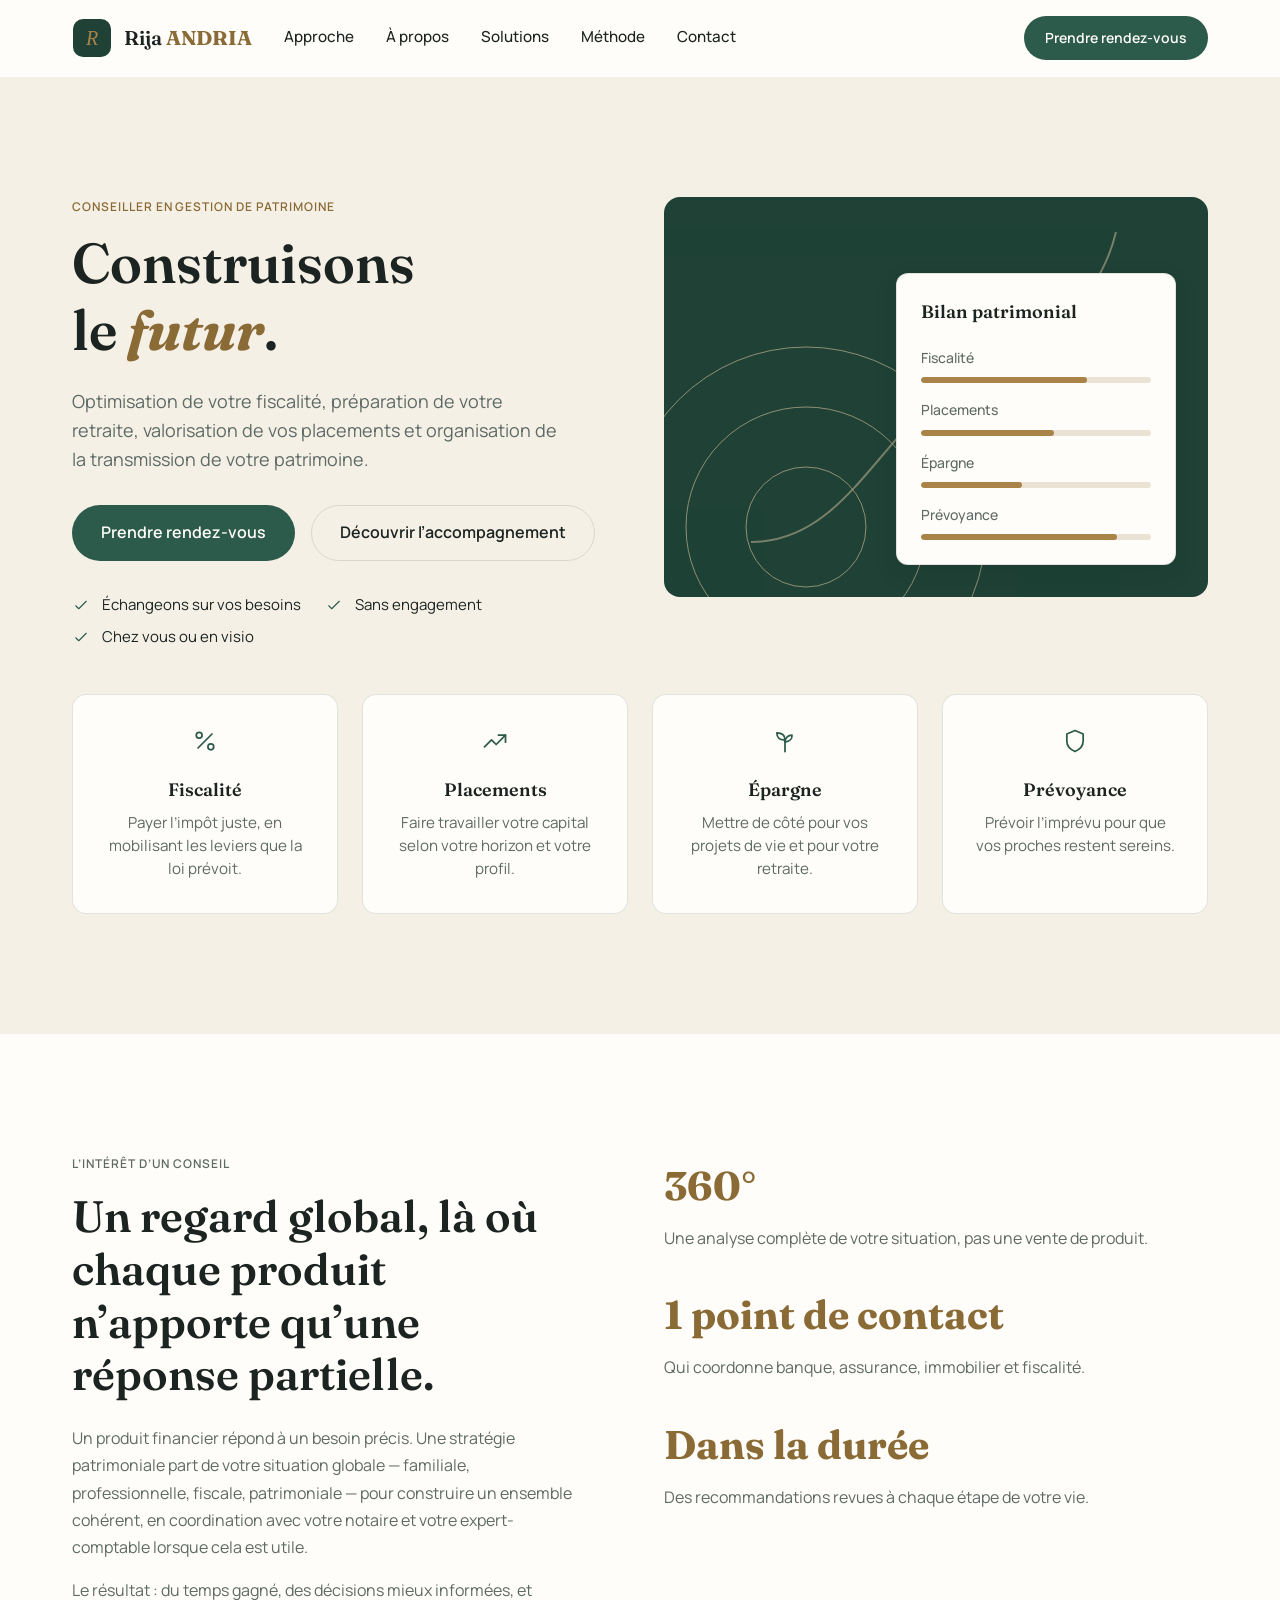
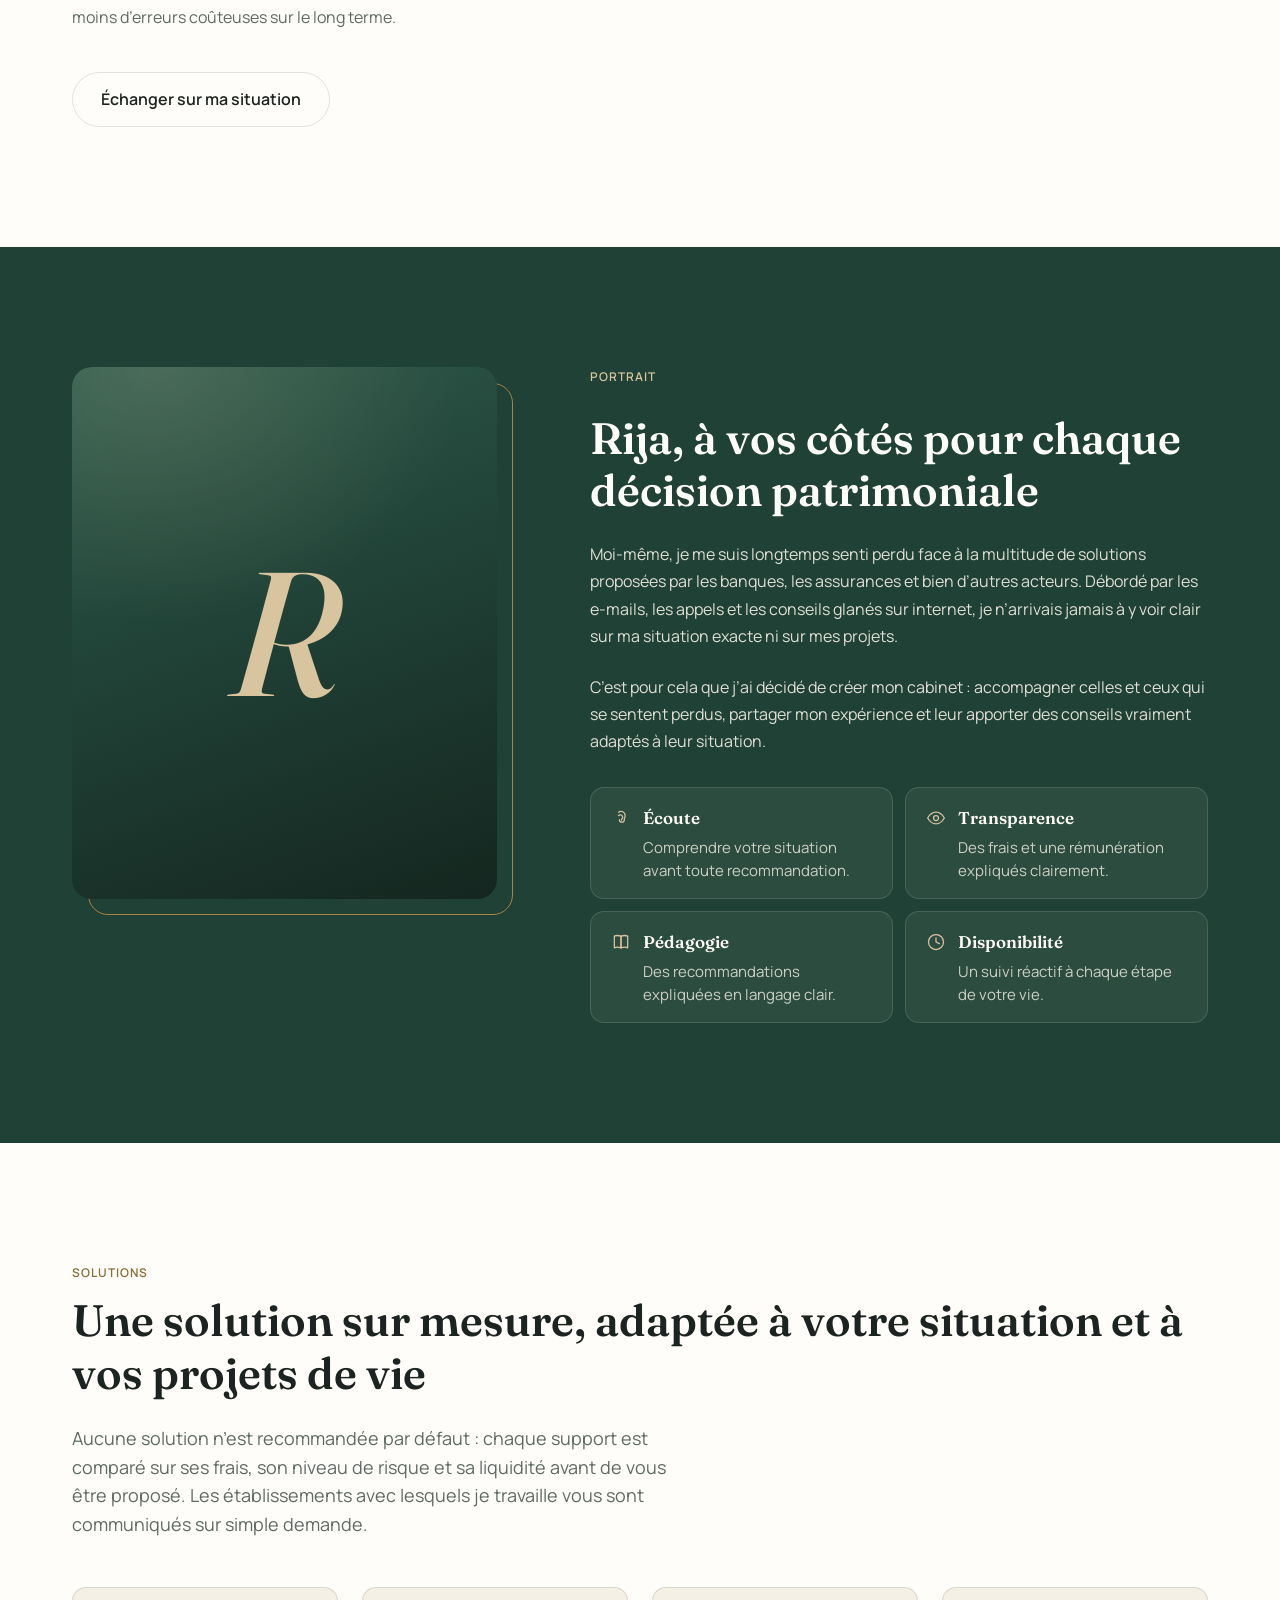
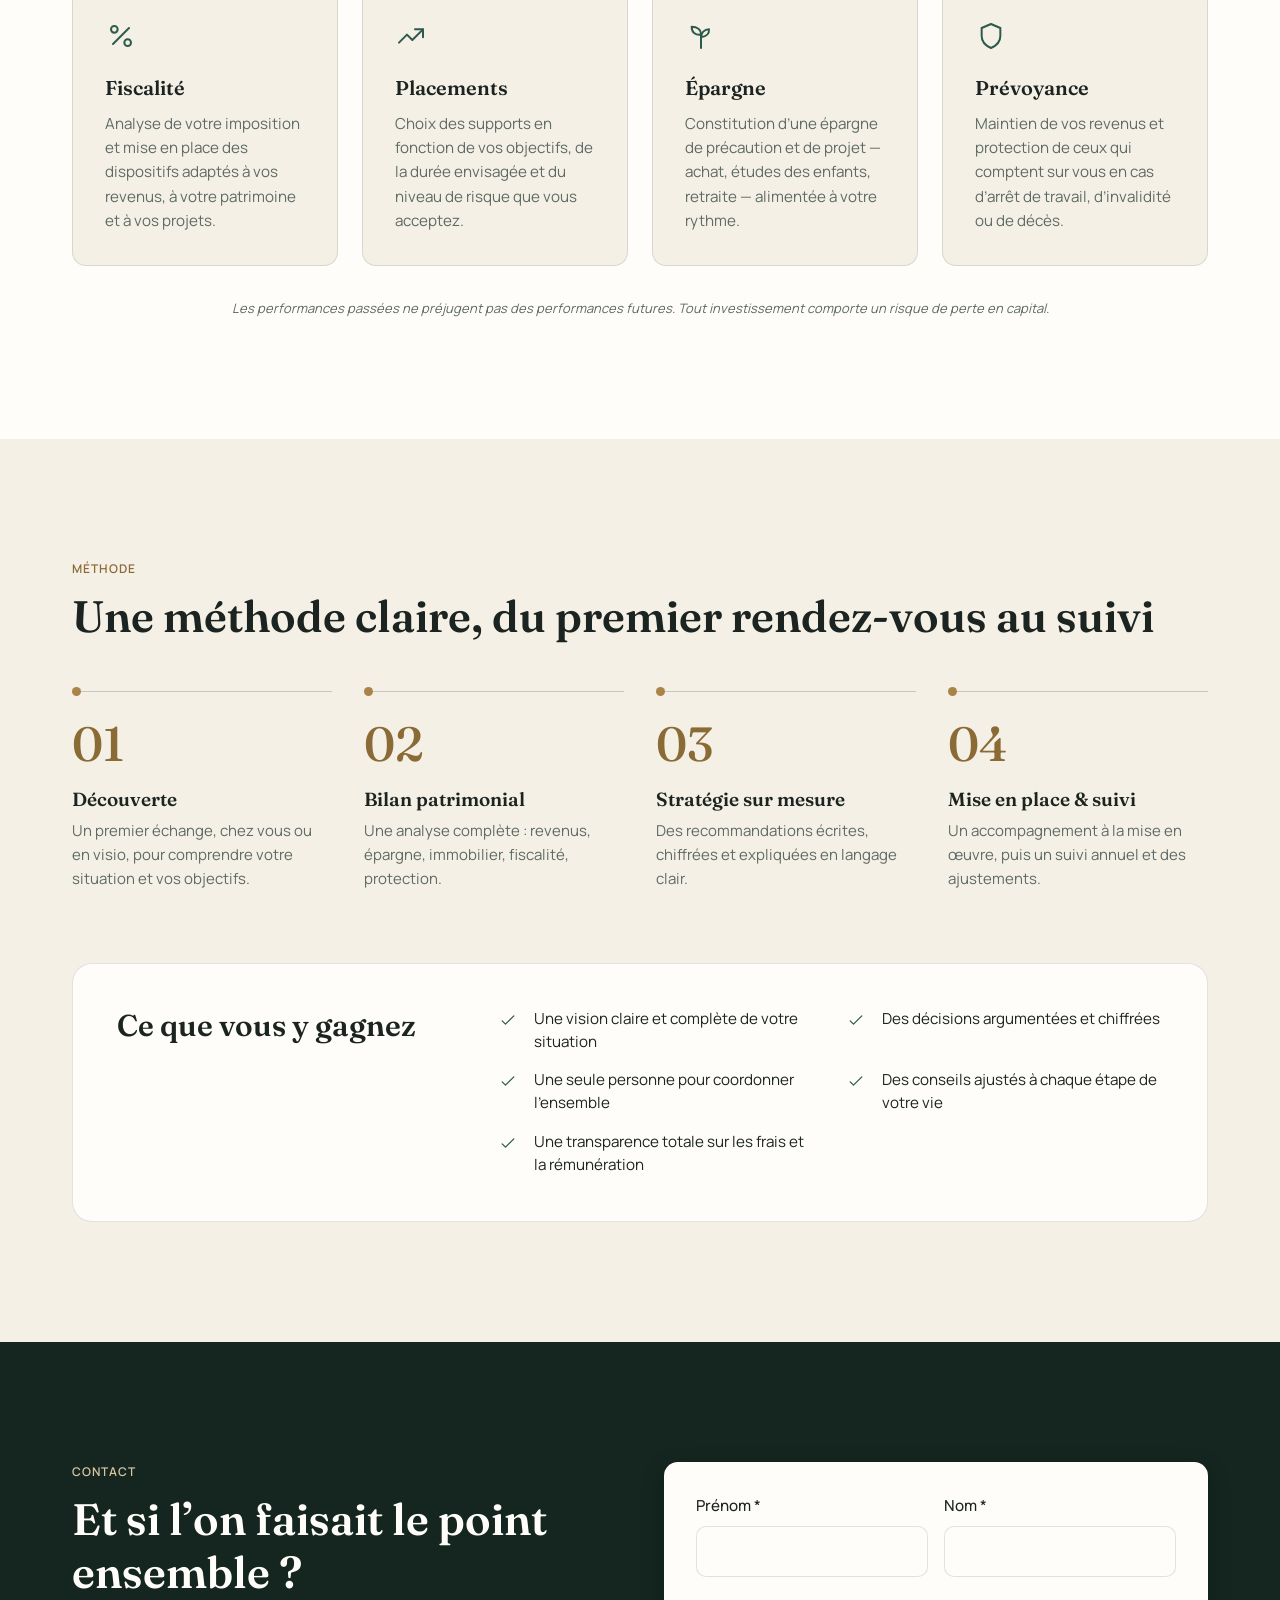
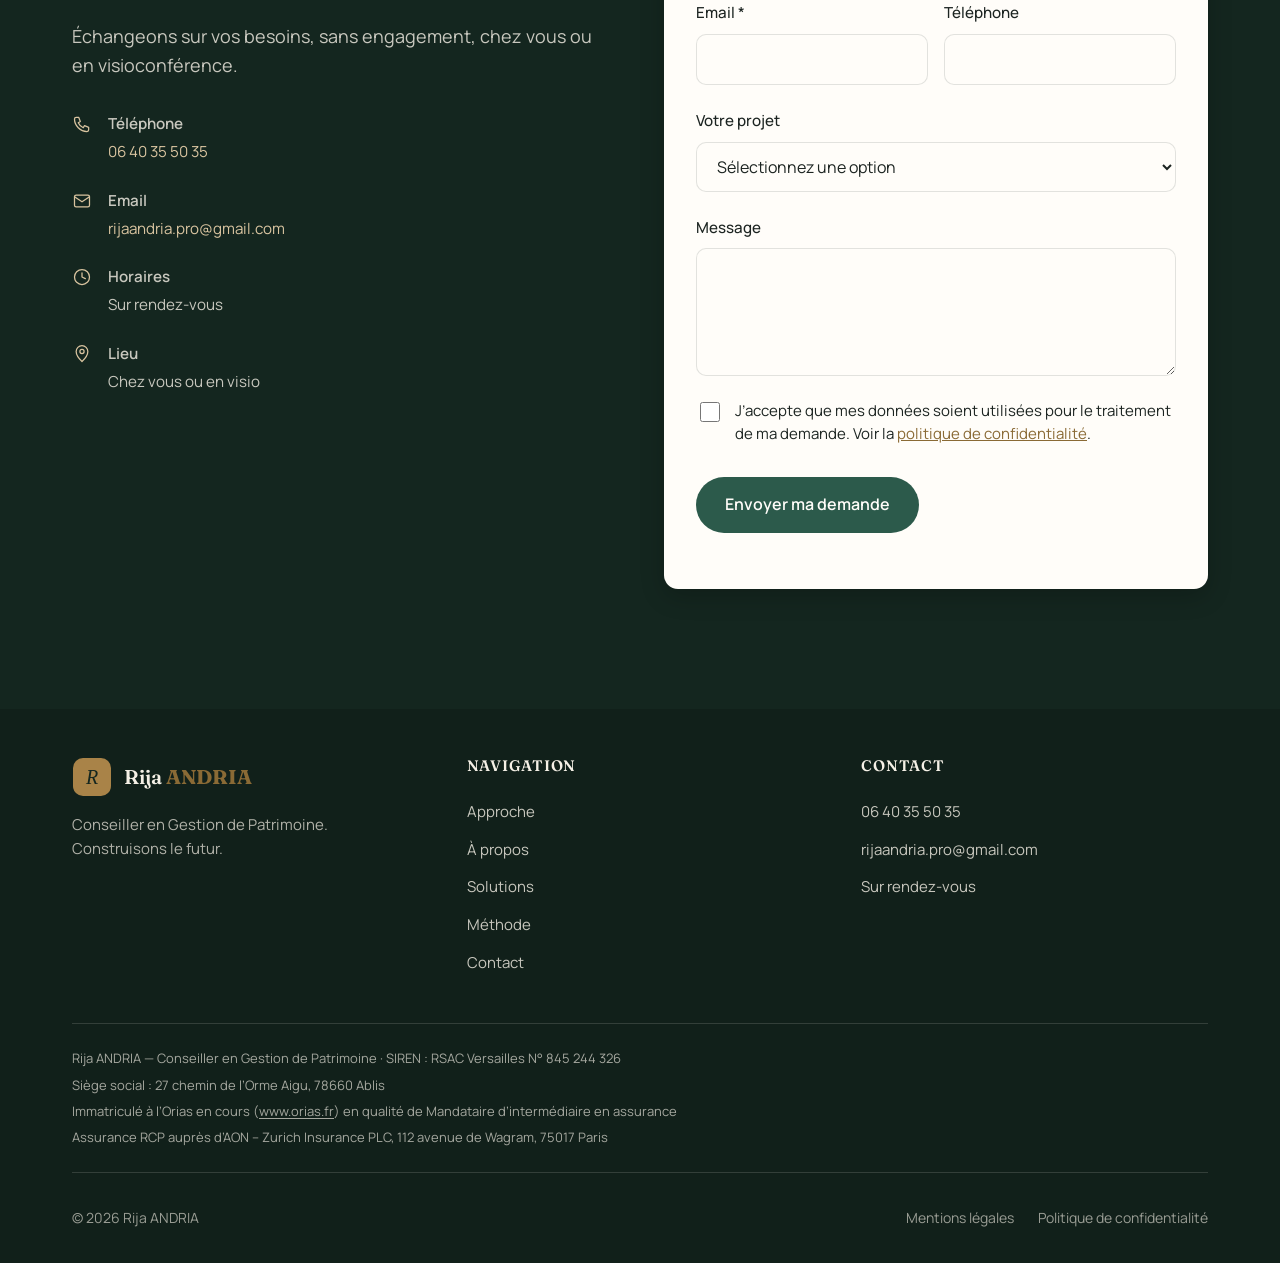
==== commit 55d0a13d: "Update content with client details and feedback - Real identity and contact details: Rija ANDRIA, ph" ====
--- a/index.html
+++ b/index.html
@@ -3,10 +3,10 @@
 <head>
   <meta charset="utf-8">
   <meta name="viewport" content="width=device-width, initial-scale=1, viewport-fit=cover">
-  <title>Rija Patrimoine — Conseil en gestion de patrimoine indépendant</title>
-  <meta name="description" content="Rija Patrimoine : conseil en gestion de patrimoine indépendant. Bilan patrimonial, épargne, retraite, fiscalité et transmission — un accompagnement clair, sur mesure et suivi dans le temps.">
-  <meta property="og:title" content="Rija Patrimoine — Conseil en gestion de patrimoine indépendant">
-  <meta property="og:description" content="Premier échange offert, sans engagement. Un accompagnement patrimonial global : épargne, retraite, fiscalité, transmission et protection de la famille.">
+  <title>Rija ANDRIA — Conseiller en Gestion de Patrimoine</title>
+  <meta name="description" content="Rija ANDRIA, conseiller en gestion de patrimoine à Ablis (78) : optimisation de votre fiscalité, préparation de votre retraite, valorisation de vos placements et organisation de la transmission de votre patrimoine.">
+  <meta property="og:title" content="Rija ANDRIA — Conseiller en Gestion de Patrimoine">
+  <meta property="og:description" content="Construisons le futur : fiscalité, placements, épargne et prévoyance. Échangeons sur vos besoins, chez vous ou en visio.">
   <meta property="og:type" content="website">
   <meta property="og:locale" content="fr_FR">
   <meta name="theme-color" content="#1F4136">
@@ -25,16 +25,12 @@
       <symbol id="icon-check" viewBox="0 0 24 24"><path d="M5 13l4 4L19 7"/></symbol>
       <symbol id="icon-sprout" viewBox="0 0 24 24"><path d="M12 21V11"/><path d="M12 11C12 7 9 5 5 5c0 4 2.5 6.5 7 6z"/><path d="M12 13c0-3.5 2.5-6 6-6 .3 3-2 5.5-6 6z"/></symbol>
       <symbol id="icon-shield" viewBox="0 0 24 24"><path d="M12 3l7 3v6c0 5-3.5 7.5-7 9-3.5-1.5-7-4-7-9V6l7-3z"/></symbol>
-      <symbol id="icon-hourglass" viewBox="0 0 24 24"><path d="M7 3h10M7 21h10M7 3c0 4.5 4.5 6 5 9-.5 3-5 4.5-5 9M17 3c0 4.5-4.5 6-5 9 .5 3 5 4.5 5 9"/></symbol>
       <symbol id="icon-percent" viewBox="0 0 24 24"><circle cx="7" cy="7" r="2.5"/><circle cx="17" cy="17" r="2.5"/><path d="M18 6L6 18"/></symbol>
       <symbol id="icon-ear" viewBox="0 0 24 24"><path d="M9 5a5 5 0 0 1 8 4c0 2-1 3-1 5a3 3 0 0 1-6 0"/><path d="M9 9a3 3 0 0 1 5 2c0 1.5-1.5 2-1.5 3.5"/></symbol>
-      <symbol id="icon-compass" viewBox="0 0 24 24"><circle cx="12" cy="12" r="9"/><path d="M15 9l-2 6-6 2 2-6z"/></symbol>
       <symbol id="icon-eye" viewBox="0 0 24 24"><path d="M2 12s4-7 10-7 10 7 10 7-4 7-10 7-10-7-10-7z"/><circle cx="12" cy="12" r="3"/></symbol>
       <symbol id="icon-book" viewBox="0 0 24 24"><path d="M4 5c2-1 5-1 8 0v14c-3-1-6-1-8 0z"/><path d="M20 5c-2-1-5-1-8 0v14c3-1 6-1 8 0z"/></symbol>
       <symbol id="icon-clock" viewBox="0 0 24 24"><circle cx="12" cy="12" r="9"/><path d="M12 7v5l4 2"/></symbol>
       <symbol id="icon-trending-up" viewBox="0 0 24 24"><path d="M3 17l6-6 4 4 8-8"/><path d="M15 7h6v6"/></symbol>
-      <symbol id="icon-building" viewBox="0 0 24 24"><path d="M6 21V4h12v17"/><path d="M6 10h12M6 14h12"/><path d="M10 21v-4h4v4"/></symbol>
-      <symbol id="icon-bank" viewBox="0 0 24 24"><path d="M3 10l9-6 9 6"/><path d="M5 10v9M9 10v9M15 10v9M19 10v9"/><path d="M3 21h18"/></symbol>
       <symbol id="icon-phone" viewBox="0 0 24 24"><path d="M5 4h3l2 5-2.5 1.5a12 12 0 0 0 6 6L15 14l5 2v3c0 1-1 2-2 2C10 21 3 14 3 6c0-1 1-2 2-2z"/></symbol>
       <symbol id="icon-mail" viewBox="0 0 24 24"><rect x="3" y="5" width="18" height="14" rx="2"/><path d="M3 7l9 6 9-6"/></symbol>
       <symbol id="icon-pin" viewBox="0 0 24 24"><path d="M12 21s7-6.5 7-12a7 7 0 1 0-14 0c0 5.5 7 12 7 12z"/><circle cx="12" cy="9" r="2.5"/></symbol>
@@ -43,18 +39,17 @@
 
   <header class="site-header" data-header>
     <div class="wrap header-inner">
-      <a class="brand" href="#accueil" aria-label="Rija Patrimoine — accueil">
+      <a class="brand" href="#accueil" aria-label="Rija ANDRIA — accueil">
         <svg class="brand-mark" viewBox="0 0 40 40" aria-hidden="true">
           <rect x="1" y="1" width="38" height="38" rx="10" fill="#1F4136"/>
           <text x="20" y="27" text-anchor="middle" font-family="Georgia, 'Times New Roman', serif" font-size="20" font-style="italic" fill="#A98348">R</text>
         </svg>
-        <span class="brand-name">Rija <span class="brand-accent">Patrimoine</span></span>
+        <span class="brand-name">Rija <span class="brand-accent">ANDRIA</span></span>
       </a>
       <nav class="nav" id="primary-nav" data-nav aria-label="Navigation principale">
         <ul class="nav-list">
           <li><a href="#approche" class="nav-link" data-nav-link>Approche</a></li>
           <li><a href="#a-propos" class="nav-link" data-nav-link>À propos</a></li>
-          <li><a href="#expertises" class="nav-link" data-nav-link>Expertises</a></li>
           <li><a href="#solutions" class="nav-link" data-nav-link>Solutions</a></li>
           <li><a href="#methode" class="nav-link" data-nav-link>Méthode</a></li>
           <li><a href="#contact" class="nav-link" data-nav-link>Contact</a></li>
@@ -76,17 +71,17 @@
     <section id="accueil" class="hero section">
       <div class="wrap hero-inner">
         <div class="hero-copy">
-          <p class="eyebrow">Conseil en gestion de patrimoine indépendant</p>
-          <h1 class="hero-title">Donner une <em>direction</em> claire à votre patrimoine.</h1>
-          <p class="hero-lead">Premier investissement, projet familial, retraite ou transmission&nbsp;: des conseils indépendants et lisibles, pensés pour votre situation et revus au fil des années.</p>
+          <p class="eyebrow">Conseiller en Gestion de Patrimoine</p>
+          <h1 class="hero-title">Construisons le&nbsp;<em>futur</em>.</h1>
+          <p class="hero-lead">Optimisation de votre fiscalité, préparation de votre retraite, valorisation de vos placements et organisation de la transmission de votre patrimoine.</p>
           <div class="hero-cta">
             <a href="#contact" class="btn btn-primary">Prendre rendez-vous</a>
             <a href="#approche" class="btn btn-ghost">Découvrir l’accompagnement</a>
           </div>
           <ul class="hero-trust">
-            <li class="trust-item"><svg class="icon" aria-hidden="true"><use href="#icon-check"></use></svg>Premier échange offert</li>
+            <li class="trust-item"><svg class="icon" aria-hidden="true"><use href="#icon-check"></use></svg>Échangeons sur vos besoins</li>
             <li class="trust-item"><svg class="icon" aria-hidden="true"><use href="#icon-check"></use></svg>Sans engagement</li>
-            <li class="trust-item"><svg class="icon" aria-hidden="true"><use href="#icon-check"></use></svg>En cabinet ou en visio</li>
+            <li class="trust-item"><svg class="icon" aria-hidden="true"><use href="#icon-check"></use></svg>Chez vous ou en visio</li>
           </ul>
         </div>
         <div class="hero-visual">
@@ -100,10 +95,10 @@
             <div class="hero-card" aria-hidden="true">
               <p class="hero-card-title">Bilan patrimonial</p>
               <ul class="hero-card-rows">
-                <li class="hero-card-row"><span class="hero-card-label">Épargne</span><span class="hero-card-track"><span class="hero-card-fill" style="width:72%"></span></span></li>
-                <li class="hero-card-row"><span class="hero-card-label">Immobilier</span><span class="hero-card-track"><span class="hero-card-fill" style="width:58%"></span></span></li>
-                <li class="hero-card-row"><span class="hero-card-label">Retraite</span><span class="hero-card-track"><span class="hero-card-fill" style="width:44%"></span></span></li>
-                <li class="hero-card-row"><span class="hero-card-label">Protection</span><span class="hero-card-track"><span class="hero-card-fill" style="width:85%"></span></span></li>
+                <li class="hero-card-row"><span class="hero-card-label">Fiscalité</span><span class="hero-card-track"><span class="hero-card-fill" style="width:72%"></span></span></li>
+                <li class="hero-card-row"><span class="hero-card-label">Placements</span><span class="hero-card-track"><span class="hero-card-fill" style="width:58%"></span></span></li>
+                <li class="hero-card-row"><span class="hero-card-label">Épargne</span><span class="hero-card-track"><span class="hero-card-fill" style="width:44%"></span></span></li>
+                <li class="hero-card-row"><span class="hero-card-label">Prévoyance</span><span class="hero-card-track"><span class="hero-card-fill" style="width:85%"></span></span></li>
               </ul>
             </div>
           </div>
@@ -112,24 +107,24 @@
       <div class="wrap pillars-wrap">
         <div class="pillars">
           <article class="pillar-card" data-reveal>
+            <svg class="icon pillar-icon" aria-hidden="true"><use href="#icon-percent"></use></svg>
+            <h3 class="pillar-title">Fiscalité</h3>
+            <p class="pillar-text">Payer l’impôt juste, en mobilisant les leviers que la loi prévoit.</p>
+          </article>
+          <article class="pillar-card" data-reveal>
+            <svg class="icon pillar-icon" aria-hidden="true"><use href="#icon-trending-up"></use></svg>
+            <h3 class="pillar-title">Placements</h3>
+            <p class="pillar-text">Faire travailler votre capital selon votre horizon et votre profil.</p>
+          </article>
+          <article class="pillar-card" data-reveal>
             <svg class="icon pillar-icon" aria-hidden="true"><use href="#icon-sprout"></use></svg>
-            <h3 class="pillar-title">Constituer &amp; faire fructifier</h3>
-            <p class="pillar-text">Bâtir un patrimoine cohérent avec vos objectifs et votre horizon.</p>
+            <h3 class="pillar-title">Épargne</h3>
+            <p class="pillar-text">Mettre de côté pour vos projets de vie et pour votre retraite.</p>
           </article>
           <article class="pillar-card" data-reveal>
             <svg class="icon pillar-icon" aria-hidden="true"><use href="#icon-shield"></use></svg>
-            <h3 class="pillar-title">Mettre vos proches à l’abri</h3>
+            <h3 class="pillar-title">Prévoyance</h3>
             <p class="pillar-text">Prévoir l’imprévu pour que vos proches restent sereins.</p>
-          </article>
-          <article class="pillar-card" data-reveal>
-            <svg class="icon pillar-icon" aria-hidden="true"><use href="#icon-hourglass"></use></svg>
-            <h3 class="pillar-title">Anticiper l’après-carrière</h3>
-            <p class="pillar-text">Préserver votre niveau de vie une fois l’activité terminée.</p>
-          </article>
-          <article class="pillar-card" data-reveal>
-            <svg class="icon pillar-icon" aria-hidden="true"><use href="#icon-percent"></use></svg>
-            <h3 class="pillar-title">Maîtriser vos impôts</h3>
-            <p class="pillar-text">Payer l’impôt juste, en mobilisant les leviers que la loi prévoit.</p>
           </article>
         </div>
       </div>
@@ -138,9 +133,9 @@
     <section id="approche" class="approche section">
       <div class="wrap approche-grid">
         <div class="approche-copy">
-          <p class="eyebrow">L’intérêt d’un conseil indépendant</p>
+          <p class="eyebrow">L’intérêt d’un conseil</p>
           <h2 class="section-title">Un regard global, là où chaque produit n’apporte qu’une réponse partielle.</h2>
-          <p>Les banques et les compagnies d’assurance proposent naturellement leurs propres produits. Un accompagnement indépendant part au contraire de votre situation globale — familiale, professionnelle, fiscale, patrimoniale — pour construire une stratégie cohérente, en coordination avec votre notaire et votre expert-comptable lorsque cela est utile.</p>
+          <p>Un produit financier répond à un besoin précis. Une stratégie patrimoniale part de votre situation globale — familiale, professionnelle, fiscale, patrimoniale — pour construire un ensemble cohérent, en coordination avec votre notaire et votre expert-comptable lorsque cela est utile.</p>
           <p>Le résultat&nbsp;: du temps gagné, des décisions mieux informées, et moins d’erreurs coûteuses sur le long terme.</p>
           <a href="#contact" class="btn btn-ghost">Échanger sur ma situation</a>
         </div>
@@ -171,7 +166,8 @@
         <div class="a-propos-copy">
           <p class="eyebrow">Portrait</p>
           <h2 class="section-title">Rija, à vos côtés pour chaque décision patrimoniale</h2>
-          <p>J’ai créé Rija Patrimoine pour proposer un conseil qui part de votre histoire, pas d’un catalogue de produits. Chaque accompagnement commence par un vrai temps d’échange, se poursuit par l’étude détaillée de votre situation, puis se traduit en une feuille de route chiffrée que nous faisons évoluer ensemble, année après année.</p>
+          <p>Moi-même, je me suis longtemps senti perdu face à la multitude de solutions proposées par les banques, les assurances et bien d’autres acteurs. Débordé par les e-mails, les appels et les conseils glanés sur internet, je n’arrivais jamais à y voir clair sur ma situation exacte ni sur mes projets.</p>
+          <p>C’est pour cela que j’ai décidé de créer mon cabinet&nbsp;: accompagner celles et ceux qui se sentent perdus, partager mon expérience et leur apporter des conseils vraiment adaptés à leur situation.</p>
           <ul class="values-list">
             <li class="value-chip">
               <svg class="icon" aria-hidden="true"><use href="#icon-ear"></use></svg>
@@ -179,11 +175,6 @@
               <span class="value-text">Comprendre votre situation avant toute recommandation.</span>
             </li>
             <li class="value-chip">
-              <svg class="icon" aria-hidden="true"><use href="#icon-compass"></use></svg>
-              <span class="value-name">Indépendance</span>
-              <span class="value-text">Des solutions choisies pour vous, sans produit imposé.</span>
-            </li>
-            <li class="value-chip">
               <svg class="icon" aria-hidden="true"><use href="#icon-eye"></use></svg>
               <span class="value-name">Transparence</span>
               <span class="value-text">Des frais et une rémunération expliqués clairement.</span>
@@ -203,100 +194,33 @@
       </div>
     </section>
 
-    <section id="expertises" class="expertises section">
-      <div class="wrap">
-        <div class="section-head">
-          <p class="eyebrow">Expertises</p>
-          <h2 class="section-title">Quatre expertises au service de vos projets</h2>
-        </div>
-        <div class="expertise-grid">
-          <article class="expertise-card" data-reveal>
-            <svg class="icon expertise-icon" aria-hidden="true"><use href="#icon-percent"></use></svg>
-            <h3 class="expertise-title">Stratégie fiscale</h3>
-            <p class="expertise-text">Optimiser votre impôt sur le revenu et l’IFI, tout en préparant la transmission de votre patrimoine.</p>
-            <ul class="tag-list">
-              <li class="tag">Impôt sur le revenu</li>
-              <li class="tag">IFI</li>
-              <li class="tag">Donation &amp; succession</li>
-              <li class="tag">Défiscalisation immobilière</li>
-            </ul>
-          </article>
-          <article class="expertise-card" data-reveal>
-            <svg class="icon expertise-icon" aria-hidden="true"><use href="#icon-trending-up"></use></svg>
-            <h3 class="expertise-title">Investissements</h3>
-            <p class="expertise-text">Diversifier votre épargne selon votre profil de risque et vos objectifs de rendement.</p>
-            <ul class="tag-list">
-              <li class="tag">Gestion pilotée</li>
-              <li class="tag">Fonds indiciels (ETF)</li>
-              <li class="tag">Épargne de précaution</li>
-              <li class="tag">Allocation d’actifs</li>
-            </ul>
-          </article>
-          <article class="expertise-card" data-reveal>
-            <svg class="icon expertise-icon" aria-hidden="true"><use href="#icon-hourglass"></use></svg>
-            <h3 class="expertise-title">Revenus de retraite</h3>
-            <p class="expertise-text">Anticiper vos revenus futurs et choisir le support de retraite adapté à votre situation.</p>
-            <ul class="tag-list">
-              <li class="tag">PER</li>
-              <li class="tag">Projection de revenus</li>
-              <li class="tag">Sortie en capital ou rente</li>
-            </ul>
-          </article>
-          <article class="expertise-card" data-reveal>
-            <svg class="icon expertise-icon" aria-hidden="true"><use href="#icon-shield"></use></svg>
-            <h3 class="expertise-title">Protection des proches</h3>
-            <p class="expertise-text">Garantir des ressources à ceux qui dépendent de vous si un accident de la vie survient.</p>
-            <ul class="tag-list">
-              <li class="tag">Assurance décès</li>
-              <li class="tag">Protection du conjoint</li>
-              <li class="tag">Garantie emprunteur</li>
-              <li class="tag">Prévoyance du dirigeant</li>
-            </ul>
-          </article>
-        </div>
-      </div>
-    </section>
-
     <section id="solutions" class="solutions section">
       <div class="wrap">
         <div class="section-head">
           <p class="eyebrow">Solutions</p>
-          <h2 class="section-title">Les bons outils, choisis au cas par cas</h2>
+          <h2 class="section-title">Une solution sur mesure, adaptée à votre situation et à vos projets de vie</h2>
           <p class="section-lead">Aucune solution n’est recommandée par défaut&nbsp;: chaque support est comparé sur ses frais, son niveau de risque et sa liquidité avant de vous être proposé. Les établissements avec lesquels je travaille vous sont communiqués sur simple demande.</p>
         </div>
         <div class="solutions-grid">
           <article class="solution-card" data-reveal>
-            <svg class="icon solution-icon" aria-hidden="true"><use href="#icon-building"></use></svg>
-            <h3 class="solution-title">Immobilier</h3>
-            <p class="solution-text">Investir dans la pierre, en direct ou indirect, selon vos objectifs.</p>
-            <ul class="solution-list">
-              <li>SCPI de rendement</li>
-              <li>Location meublée</li>
-              <li>Résidences gérées</li>
-              <li>Démembrement temporaire</li>
-            </ul>
+            <svg class="icon solution-icon" aria-hidden="true"><use href="#icon-percent"></use></svg>
+            <h3 class="solution-title">Fiscalité</h3>
+            <p class="solution-text">Analyse de votre imposition et mise en place des dispositifs adaptés à vos revenus, à votre patrimoine et à vos projets.</p>
           </article>
           <article class="solution-card" data-reveal>
             <svg class="icon solution-icon" aria-hidden="true"><use href="#icon-trending-up"></use></svg>
-            <h3 class="solution-title">Épargne &amp; marchés financiers</h3>
-            <p class="solution-text">Structurer votre épargne sur des supports adaptés à votre horizon.</p>
-            <ul class="solution-list">
-              <li>Contrats multisupports</li>
-              <li>Gestion sous mandat</li>
-              <li>Fonds indiciels (ETF)</li>
-              <li>Private equity</li>
-            </ul>
+            <h3 class="solution-title">Placements</h3>
+            <p class="solution-text">Choix des supports en fonction de vos objectifs, de la durée envisagée et du niveau de risque que vous acceptez.</p>
           </article>
           <article class="solution-card" data-reveal>
-            <svg class="icon solution-icon" aria-hidden="true"><use href="#icon-bank"></use></svg>
-            <h3 class="solution-title">Banque &amp; financement</h3>
-            <p class="solution-text">Optimiser vos financements et la trésorerie de vos projets.</p>
-            <ul class="solution-list">
-              <li>Crédit immobilier</li>
-              <li>Renégociation de prêt</li>
-              <li>Crédit lombard</li>
-              <li>Trésorerie d’entreprise</li>
-            </ul>
+            <svg class="icon solution-icon" aria-hidden="true"><use href="#icon-sprout"></use></svg>
+            <h3 class="solution-title">Épargne</h3>
+            <p class="solution-text">Constitution d’une épargne de précaution et de projet — achat, études des enfants, retraite — alimentée à votre rythme.</p>
+          </article>
+          <article class="solution-card" data-reveal>
+            <svg class="icon solution-icon" aria-hidden="true"><use href="#icon-shield"></use></svg>
+            <h3 class="solution-title">Prévoyance</h3>
+            <p class="solution-text">Maintien de vos revenus et protection de ceux qui comptent sur vous en cas d’arrêt de travail, d’invalidité ou de décès.</p>
           </article>
         </div>
         <p class="disclaimer">Les performances passées ne préjugent pas des performances futures. Tout investissement comporte un risque de perte en capital.</p>
@@ -314,7 +238,7 @@
             <li class="timeline-step" data-reveal>
               <span class="step-number" aria-hidden="true">01</span>
               <h3 class="step-title">Découverte</h3>
-              <p class="step-text">Un premier échange offert pour comprendre votre situation et vos objectifs.</p>
+              <p class="step-text">Un premier échange, chez vous ou en visio, pour comprendre votre situation et vos objectifs.</p>
             </li>
             <li class="timeline-step" data-reveal>
               <span class="step-number" aria-hidden="true">02</span>
@@ -351,23 +275,23 @@
         <div class="contact-copy">
           <p class="eyebrow">Contact</p>
           <h2 class="section-title">Et si l’on faisait le point ensemble&nbsp;?</h2>
-          <p class="contact-lead">Le premier rendez-vous est offert et sans engagement, au cabinet ou en visioconférence.</p>
+          <p class="contact-lead">Échangeons sur vos besoins, sans engagement, chez vous ou en visioconférence.</p>
           <ul class="contact-list">
             <li class="contact-item">
               <svg class="icon" aria-hidden="true"><use href="#icon-phone"></use></svg>
-              <div><span class="contact-label">Téléphone</span><a href="tel:+33600000000">+33 6 00 00 00 00</a></div>
+              <div><span class="contact-label">Téléphone</span><a href="tel:+33640355035">06 40 35 50 35</a></div>
             </li>
             <li class="contact-item">
               <svg class="icon" aria-hidden="true"><use href="#icon-mail"></use></svg>
-              <div><span class="contact-label">Email</span><a href="mailto:contact@rija-patrimoine.fr">contact@rija-patrimoine.fr</a></div>
+              <div><span class="contact-label">Email</span><a href="mailto:rijaandria.pro@gmail.com">rijaandria.pro@gmail.com</a></div>
             </li>
             <li class="contact-item">
               <svg class="icon" aria-hidden="true"><use href="#icon-clock"></use></svg>
-              <div><span class="contact-label">Horaires</span><span>Du lundi au vendredi, 9h – 18h30 · Samedi sur rendez-vous</span></div>
+              <div><span class="contact-label">Horaires</span><span>Sur rendez-vous</span></div>
             </li>
             <li class="contact-item">
               <svg class="icon" aria-hidden="true"><use href="#icon-pin"></use></svg>
-              <div><span class="contact-label">Lieu</span><span>En cabinet ou en visio</span></div>
+              <div><span class="contact-label">Lieu</span><span>Chez vous ou en visio</span></div>
             </li>
           </ul>
         </div>
@@ -405,10 +329,10 @@
               <label class="form-label" for="projet">Votre projet</label>
               <select class="form-select" id="projet" name="projet">
                 <option value="">Sélectionnez une option</option>
-                <option>Constituer un patrimoine</option>
-                <option>Préparer ma retraite</option>
-                <option>Réduire mes impôts</option>
-                <option>Protéger ma famille</option>
+                <option>Fiscalité</option>
+                <option>Placements</option>
+                <option>Épargne</option>
+                <option>Prévoyance</option>
                 <option>Autre</option>
               </select>
             </div>
@@ -434,21 +358,20 @@
   <footer class="site-footer">
     <div class="wrap footer-grid">
       <div class="footer-brand">
-        <a class="brand" href="#accueil" aria-label="Rija Patrimoine — accueil">
+        <a class="brand" href="#accueil" aria-label="Rija ANDRIA — accueil">
           <svg class="brand-mark" viewBox="0 0 40 40" aria-hidden="true">
             <rect x="1" y="1" width="38" height="38" rx="10" fill="#A98348"/>
             <text x="20" y="27" text-anchor="middle" font-family="Georgia, 'Times New Roman', serif" font-size="20" font-style="italic" fill="#14261F">R</text>
           </svg>
-          <span class="brand-name">Rija <span class="brand-accent">Patrimoine</span></span>
+          <span class="brand-name">Rija <span class="brand-accent">ANDRIA</span></span>
         </a>
-        <p class="footer-tagline">Conseil en gestion de patrimoine indépendant, à vos côtés dans la durée.</p>
+        <p class="footer-tagline">Conseiller en Gestion de Patrimoine. Construisons le futur.</p>
       </div>
       <nav class="footer-nav" aria-label="Liens du site">
         <h3 class="footer-heading">Navigation</h3>
         <ul>
           <li><a href="#approche">Approche</a></li>
           <li><a href="#a-propos">À propos</a></li>
-          <li><a href="#expertises">Expertises</a></li>
           <li><a href="#solutions">Solutions</a></li>
           <li><a href="#methode">Méthode</a></li>
           <li><a href="#contact">Contact</a></li>
@@ -457,20 +380,25 @@
       <div class="footer-contact">
         <h3 class="footer-heading">Contact</h3>
         <ul>
-          <li><a href="tel:+33600000000">+33 6 00 00 00 00</a></li>
-          <li><a href="mailto:contact@rija-patrimoine.fr">contact@rija-patrimoine.fr</a></li>
-          <li><span>Du lundi au vendredi, 9h – 18h30</span></li>
+          <li><a href="tel:+33640355035">06 40 35 50 35</a></li>
+          <li><a href="mailto:rijaandria.pro@gmail.com">rijaandria.pro@gmail.com</a></li>
+          <li><span>Sur rendez-vous</span></li>
         </ul>
       </div>
     </div>
     <div class="wrap">
+      <div class="footer-mentions">
+        <p>Rija ANDRIA — Conseiller en Gestion de Patrimoine · SIREN&nbsp;: RSAC Versailles N° 845 244 326</p>
+        <p>Siège social&nbsp;: 27 chemin de l’Orme Aigu, 78660 Ablis</p>
+        <p>Immatriculé à l’Orias en cours (<a href="https://www.orias.fr" target="_blank" rel="noopener">www.orias.fr</a>) en qualité de Mandataire d’intermédiaire en assurance</p>
+        <p>Assurance RCP auprès d’AON – Zurich Insurance PLC, 112 avenue de Wagram, 75017 Paris</p>
+      </div>
       <div class="footer-bottom">
-        <p>© <span data-year>2026</span> Rija Patrimoine</p>
+        <p>© <span data-year>2026</span> Rija ANDRIA</p>
         <ul class="footer-legal">
           <li><a href="#">Mentions légales</a></li>
           <li><a href="#">Politique de confidentialité</a></li>
         </ul>
-        <p class="footer-reg">Conseil en investissements financiers (CIF) — N° ORIAS&nbsp;: à compléter</p>
       </div>
     </div>
   </footer>
--- a/assets/css/styles.css
+++ b/assets/css/styles.css
@@ -175,13 +175,6 @@
   margin-bottom: 1rem;
 }
 
-.expertise-icon {
-  width: 32px;
-  height: 32px;
-  color: var(--forest-600);
-  margin-bottom: 1rem;
-}
-
 .solution-icon {
   width: 32px;
   height: 32px;
@@ -895,73 +888,14 @@
   color: rgba(245, 240, 230, 0.8);
 }
 
-.expertises {
-  background: var(--sand);
-}
-
-.expertise-grid {
-  display: grid;
-  grid-template-columns: repeat(2, 1fr);
-  gap: 2rem;
-}
-
-@media (max-width: 768px) {
-  .expertise-grid {
-    grid-template-columns: 1fr;
-  }
-}
-
-.expertise-card {
-  background: var(--paper);
-  border: 1px solid var(--line);
-  border-radius: 14px;
-  padding: 2rem;
-  transition: transform 0.3s ease, box-shadow 0.3s ease;
-}
-
-@media (hover: hover) {
-  .expertise-card:hover {
-    transform: translateY(-4px);
-    box-shadow: 0 8px 24px rgba(20, 38, 31, 0.12);
-  }
-}
-
-.expertise-title {
-  font-size: 1.25rem;
-  margin-bottom: 0.75rem;
-}
-
-.expertise-text {
-  color: var(--muted);
-  font-size: 0.95rem;
-  margin-bottom: 1.5rem;
-  line-height: 1.6;
-}
-
-.tag-list {
-  display: flex;
-  flex-wrap: wrap;
-  gap: 0.75rem;
-}
-
-.tag {
-  display: inline-block;
-  background: var(--sand-200);
-  color: var(--text);
-  padding: 0.5rem 1rem;
-  border-radius: 8px;
-  font-size: 0.8125rem;
-  font-weight: 500;
-}
-
 .solutions {
   background: var(--paper);
 }
 
 .solutions-grid {
   display: grid;
-  grid-template-columns: repeat(3, 1fr);
-  gap: 2rem;
+  grid-template-columns: repeat(4, minmax(0, 1fr));
+  gap: 1.5rem;
   margin-bottom: 2rem;
 }
 
@@ -1000,28 +934,7 @@
 .solution-text {
   color: var(--muted);
   font-size: 0.95rem;
-  margin-bottom: 1.5rem;
   line-height: 1.6;
-}
-
-.solution-list {
-  display: flex;
-  flex-direction: column;
-  gap: 0.75rem;
-}
-
-.solution-list li {
-  color: var(--text);
-  font-size: 0.95rem;
-  padding-left: 1.5rem;
-  position: relative;
-}
-
-.solution-list li::before {
-  content: "▪";
-  position: absolute;
-  left: 0;
-  color: var(--brass-ink);
 }
 
 .disclaimer {
@@ -1524,9 +1437,24 @@
   color: rgba(245, 240, 230, 0.9);
 }
 
-.footer-reg {
-  font-size: 0.75rem;
-  color: rgba(245, 240, 230, 0.5);
+.footer-mentions {
+  display: grid;
+  gap: 0.35rem;
+  padding-block: 1.5rem;
+  border-top: 1px solid rgba(245, 240, 230, 0.15);
+  font-size: 0.8125rem;
+  line-height: 1.6;
+  color: rgba(245, 240, 230, 0.65);
+}
+
+.footer-mentions a {
+  color: inherit;
+  text-decoration: underline;
+  text-underline-offset: 2px;
+}
+
+.footer-mentions a:hover {
+  color: var(--brass-soft);
 }
 
 .js [data-reveal] {
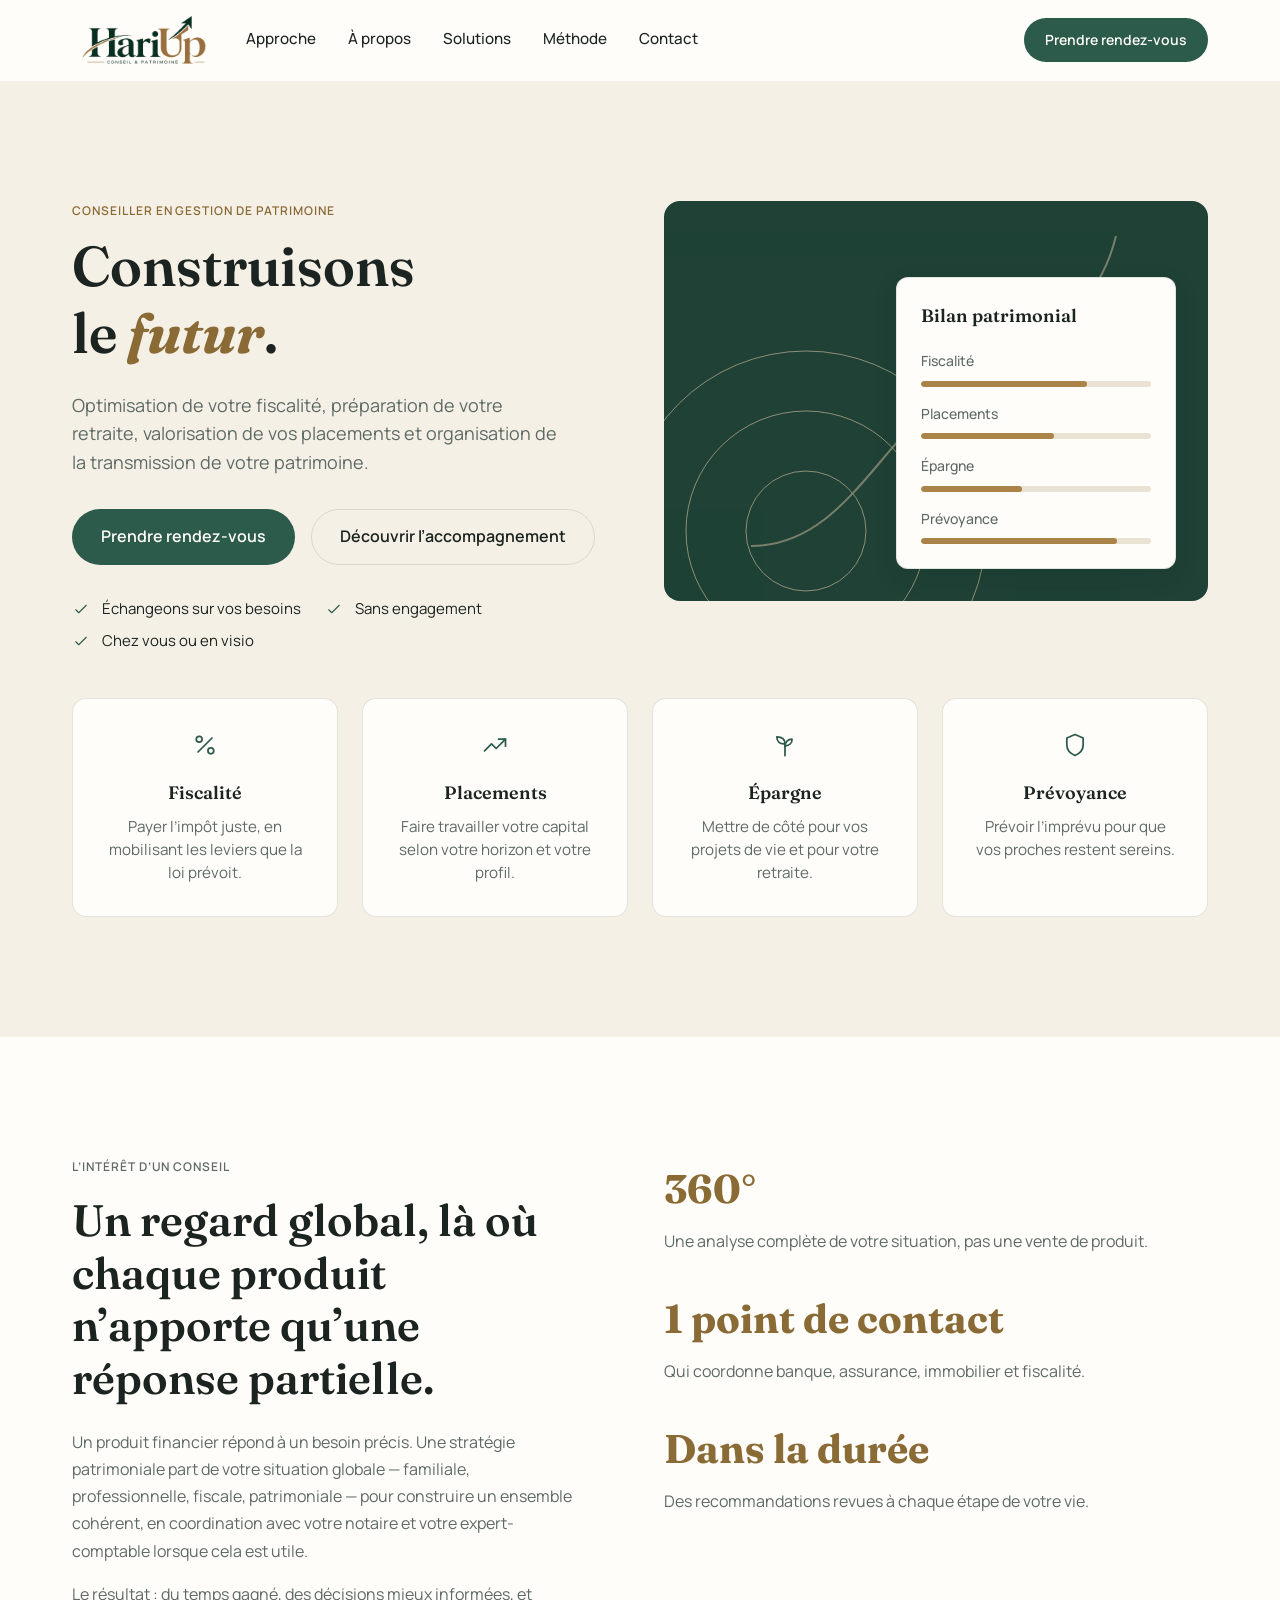
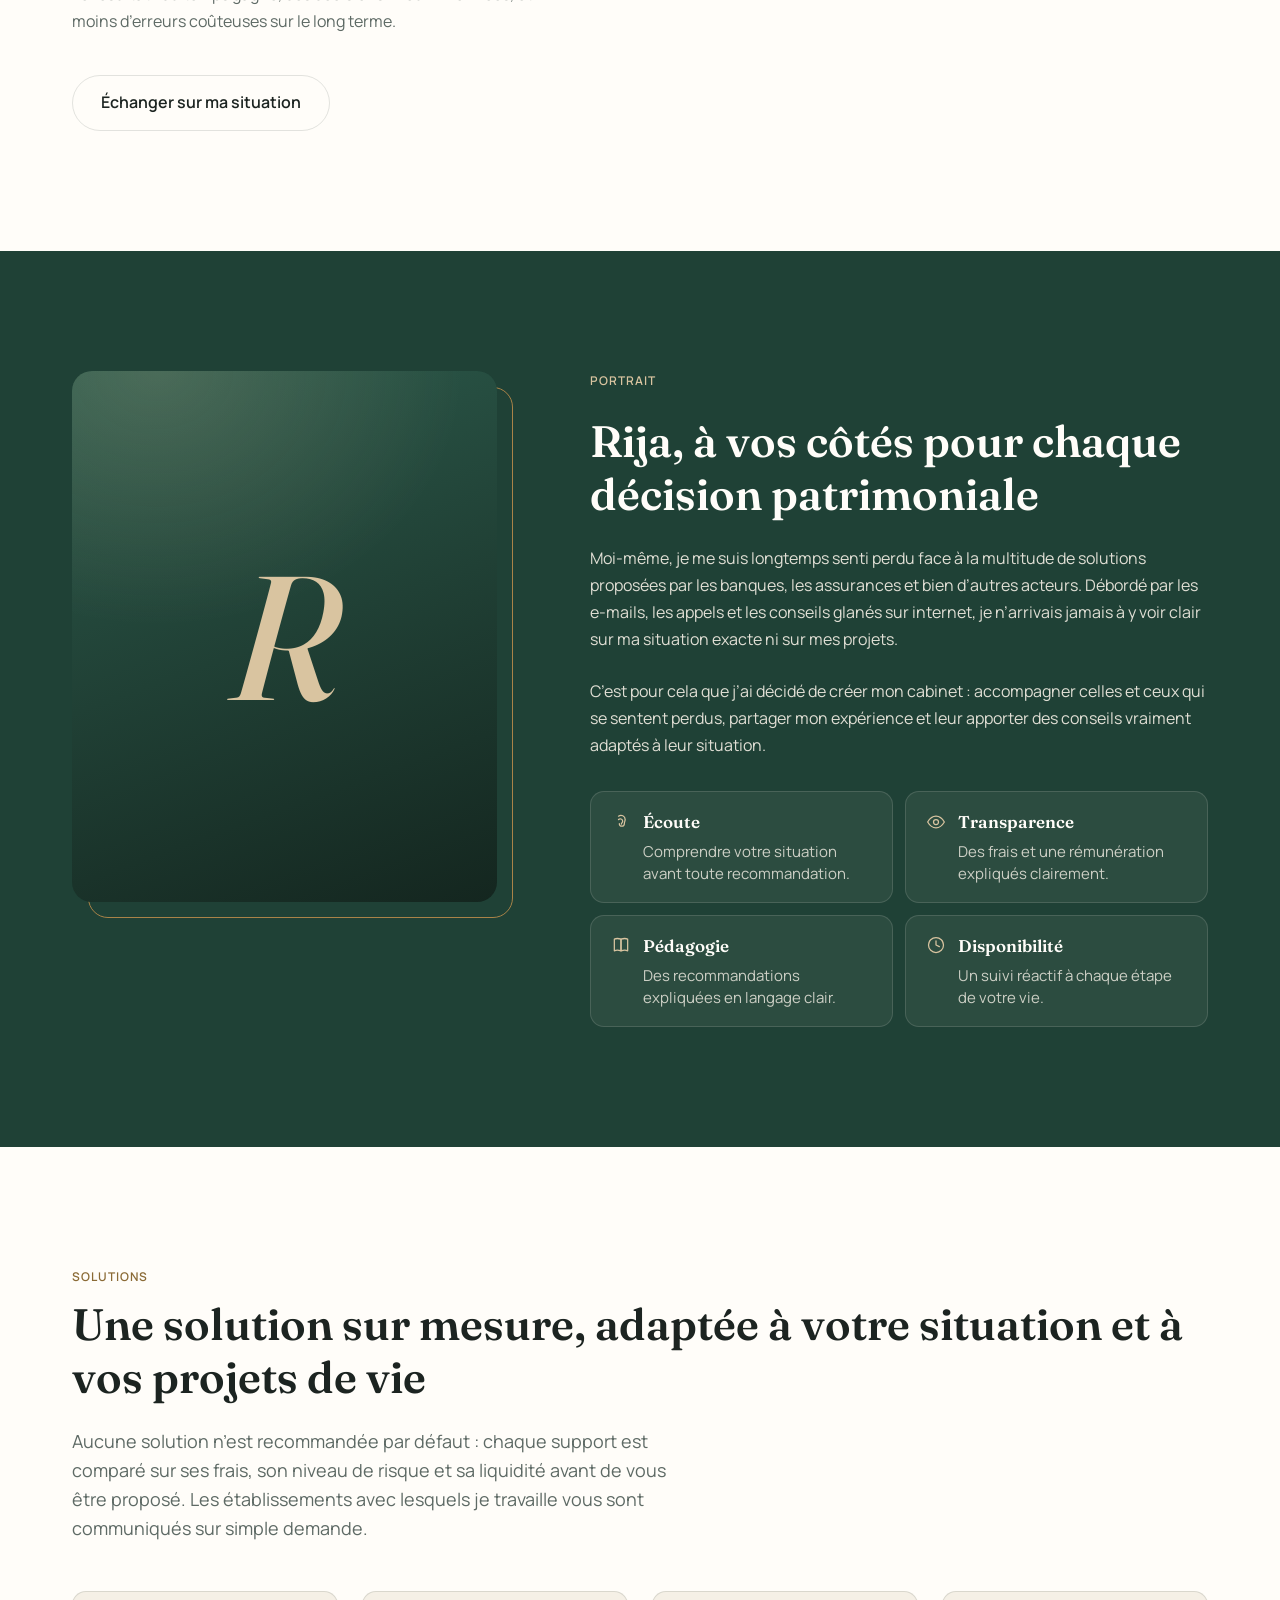
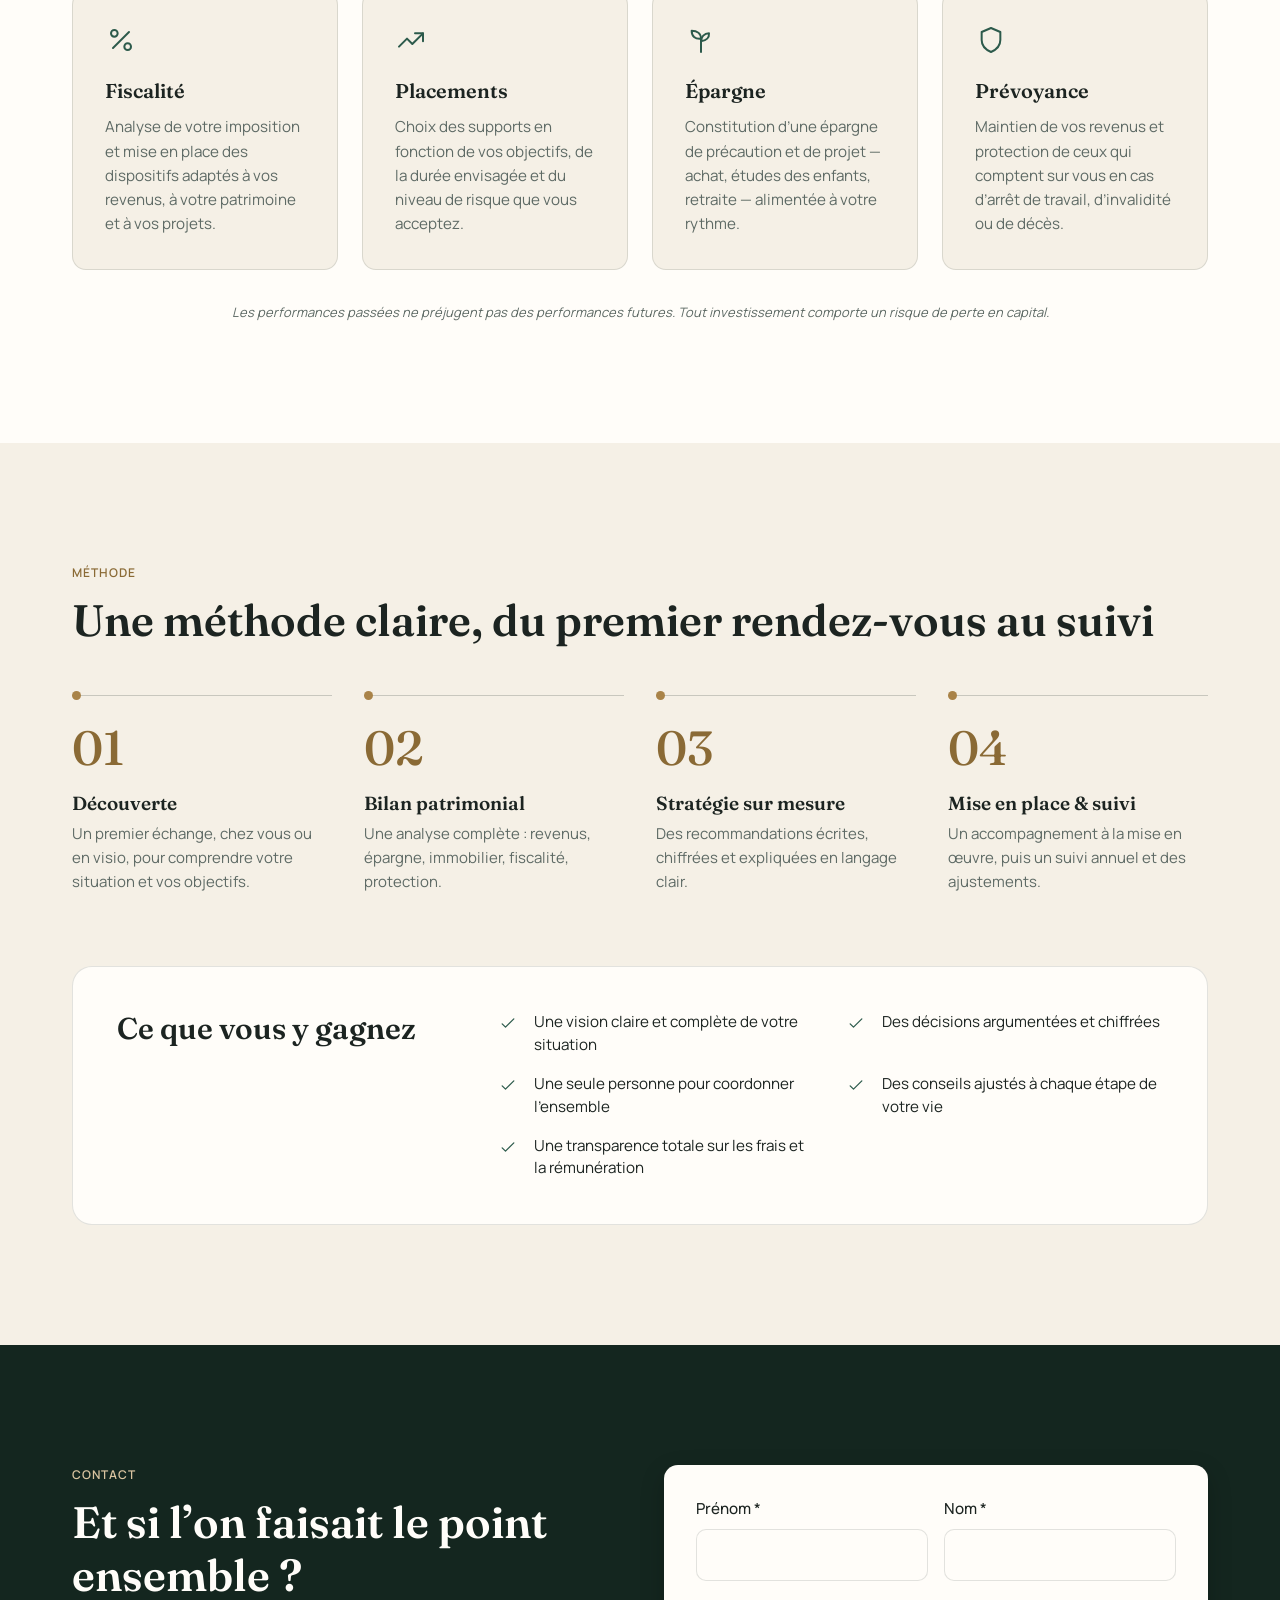
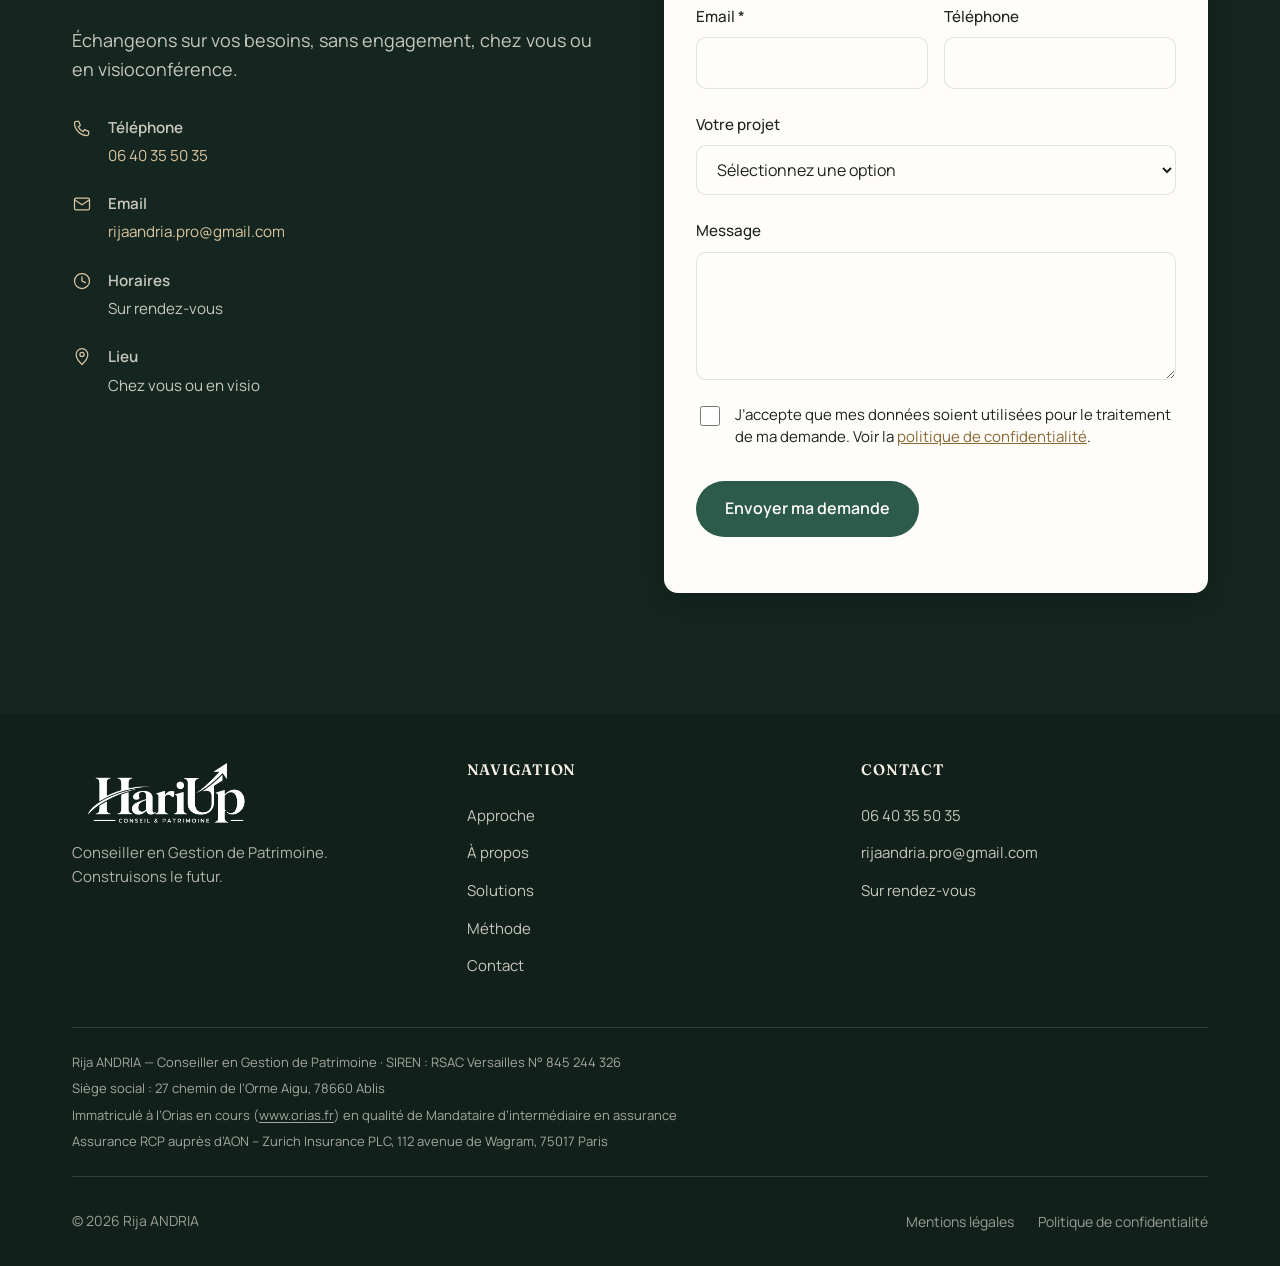
==== commit 1dc672a2: "Use HariUp logo in header and footer" ====
--- a/index.html
+++ b/index.html
@@ -39,12 +39,8 @@
 
   <header class="site-header" data-header>
     <div class="wrap header-inner">
-      <a class="brand" href="#accueil" aria-label="Rija ANDRIA — accueil">
-        <svg class="brand-mark" viewBox="0 0 40 40" aria-hidden="true">
-          <rect x="1" y="1" width="38" height="38" rx="10" fill="#1F4136"/>
-          <text x="20" y="27" text-anchor="middle" font-family="Georgia, 'Times New Roman', serif" font-size="20" font-style="italic" fill="#A98348">R</text>
-        </svg>
-        <span class="brand-name">Rija <span class="brand-accent">ANDRIA</span></span>
+      <a class="brand" href="#accueil" aria-label="HariUp Conseil & Patrimoine — accueil">
+        <img class="brand-logo" src="assets/img/logo-hariup.png" alt="HariUp Conseil &amp; Patrimoine" width="720" height="243">
       </a>
       <nav class="nav" id="primary-nav" data-nav aria-label="Navigation principale">
         <ul class="nav-list">
@@ -358,12 +354,8 @@
   <footer class="site-footer">
     <div class="wrap footer-grid">
       <div class="footer-brand">
-        <a class="brand" href="#accueil" aria-label="Rija ANDRIA — accueil">
-          <svg class="brand-mark" viewBox="0 0 40 40" aria-hidden="true">
-            <rect x="1" y="1" width="38" height="38" rx="10" fill="#A98348"/>
-            <text x="20" y="27" text-anchor="middle" font-family="Georgia, 'Times New Roman', serif" font-size="20" font-style="italic" fill="#14261F">R</text>
-          </svg>
-          <span class="brand-name">Rija <span class="brand-accent">ANDRIA</span></span>
+        <a class="brand" href="#accueil" aria-label="HariUp Conseil & Patrimoine — accueil">
+          <img class="brand-logo" src="assets/img/logo-hariup-white.png" alt="HariUp Conseil &amp; Patrimoine" width="720" height="240">
         </a>
         <p class="footer-tagline">Conseiller en Gestion de Patrimoine. Construisons le futur.</p>
       </div>
--- a/assets/css/styles.css
+++ b/assets/css/styles.css
@@ -225,22 +225,10 @@
   text-decoration: none;
 }
 
-.brand-mark {
-  width: 40px;
-  height: 40px;
-  flex-shrink: 0;
-}
-
-.brand-name {
-  font-family: "Fraunces", Georgia, serif;
-  font-size: 1.25rem;
-  font-weight: 600;
-  color: var(--text);
-}
-
-.brand-accent {
-  color: var(--brass-ink);
-  font-weight: 700;
+.brand-logo {
+  display: block;
+  width: auto;
+  height: 48px;
 }
 
 .nav {
@@ -1352,8 +1340,8 @@
   width: fit-content;
 }
 
-.footer-brand .brand-name {
-  color: var(--sand);
+.footer-brand .brand-logo {
+  height: 64px;
 }
 
 .footer-tagline {
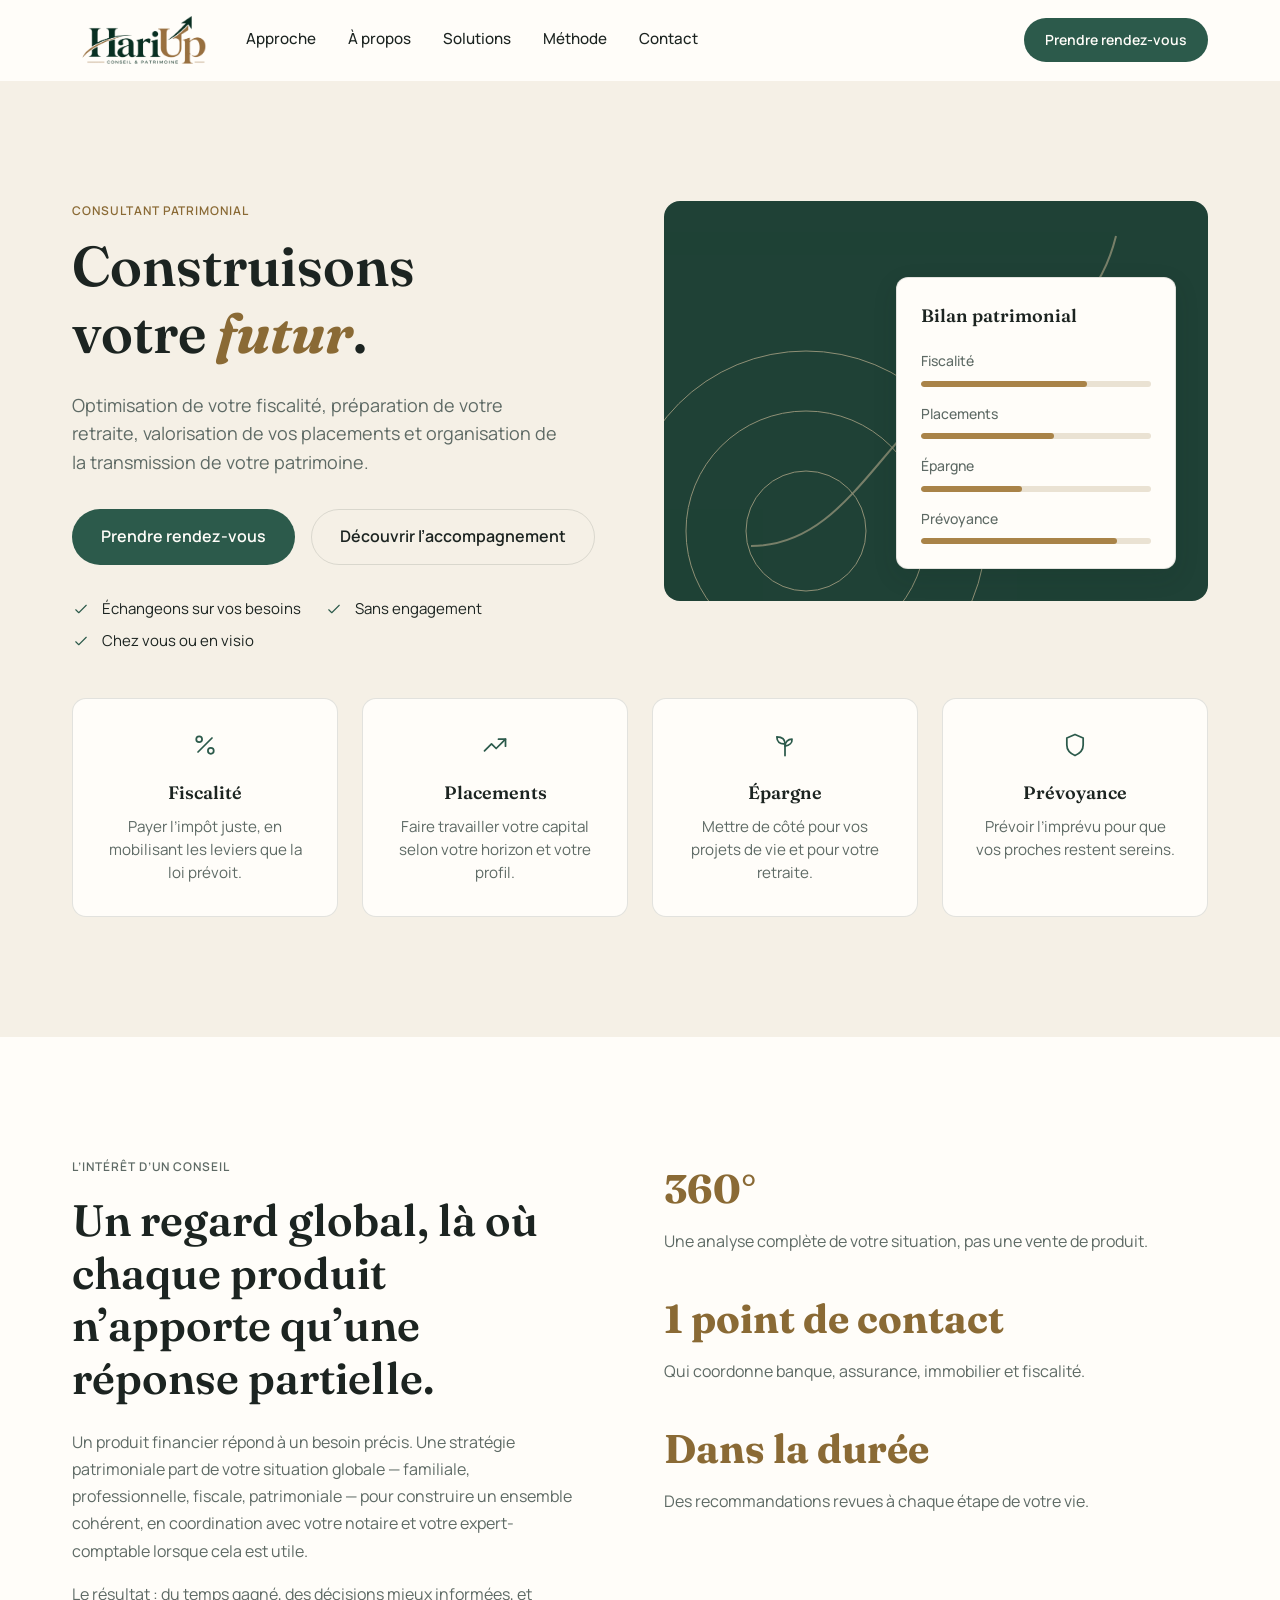
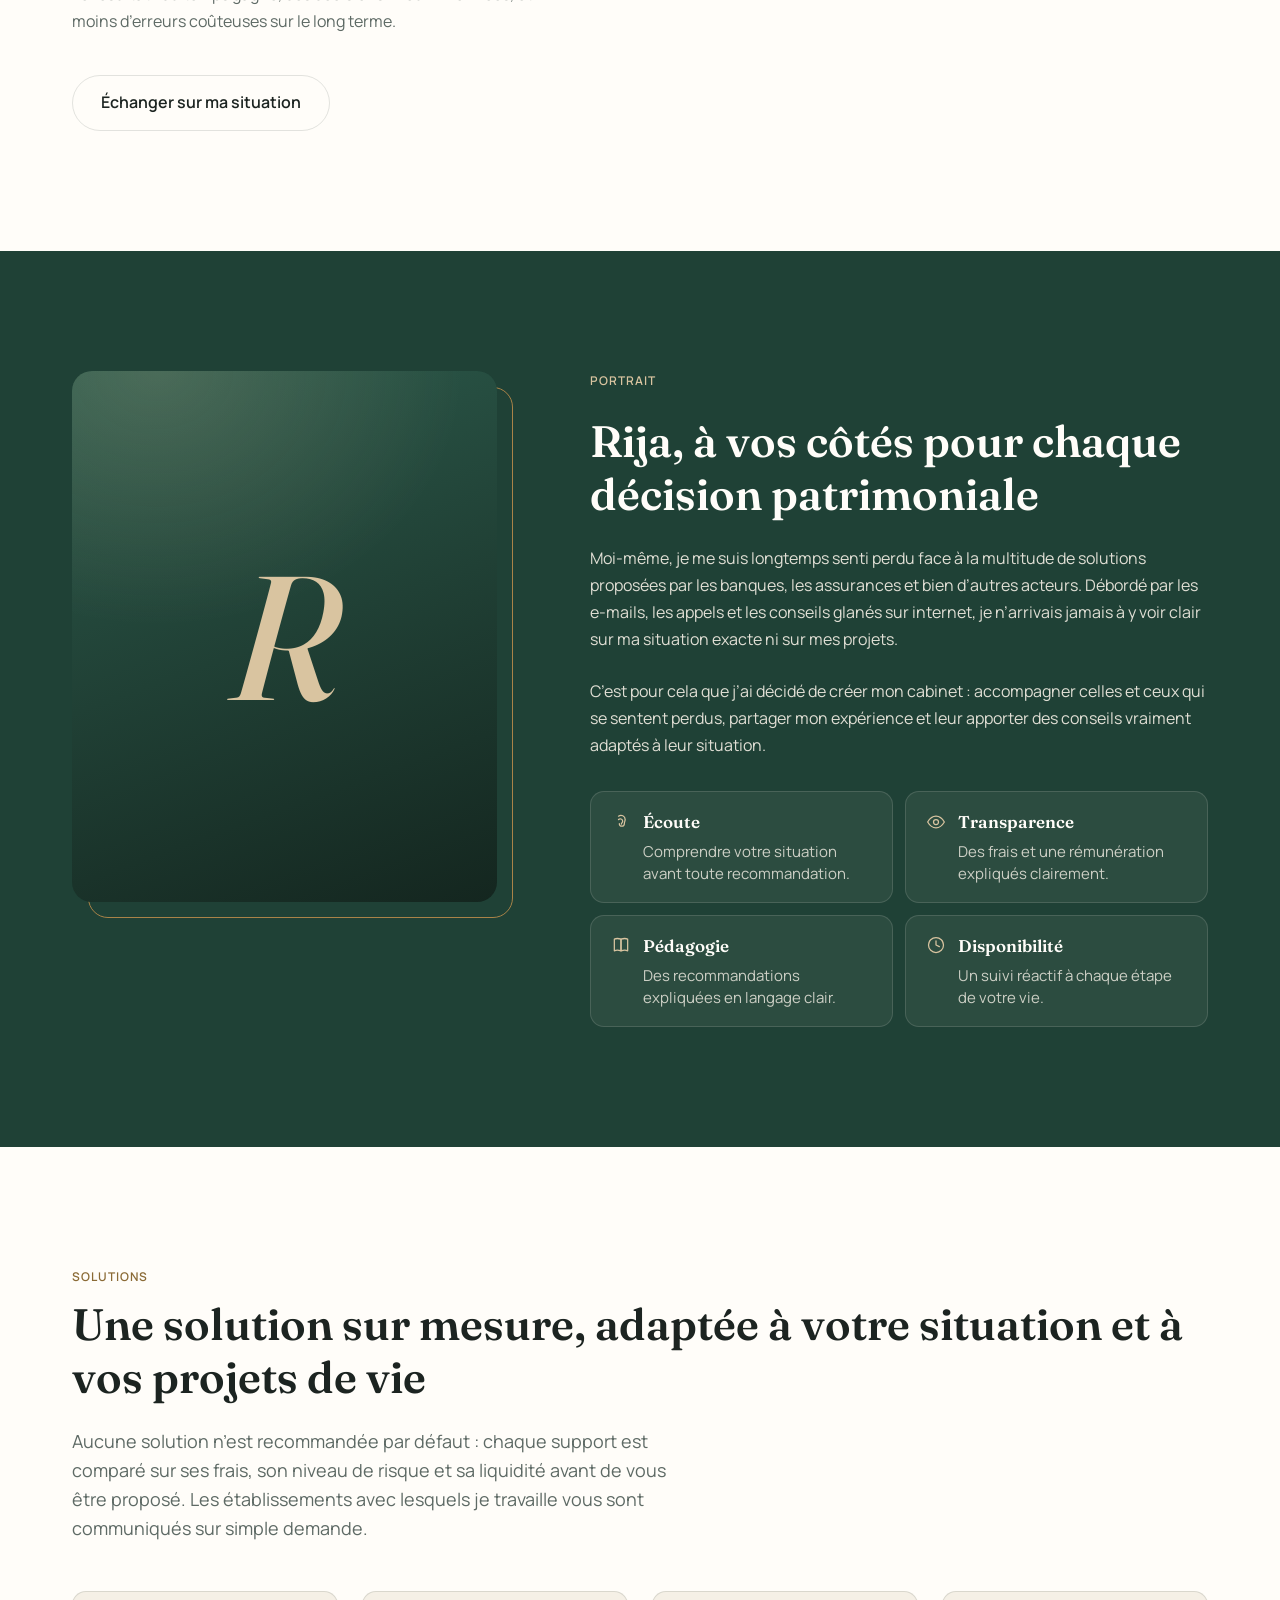
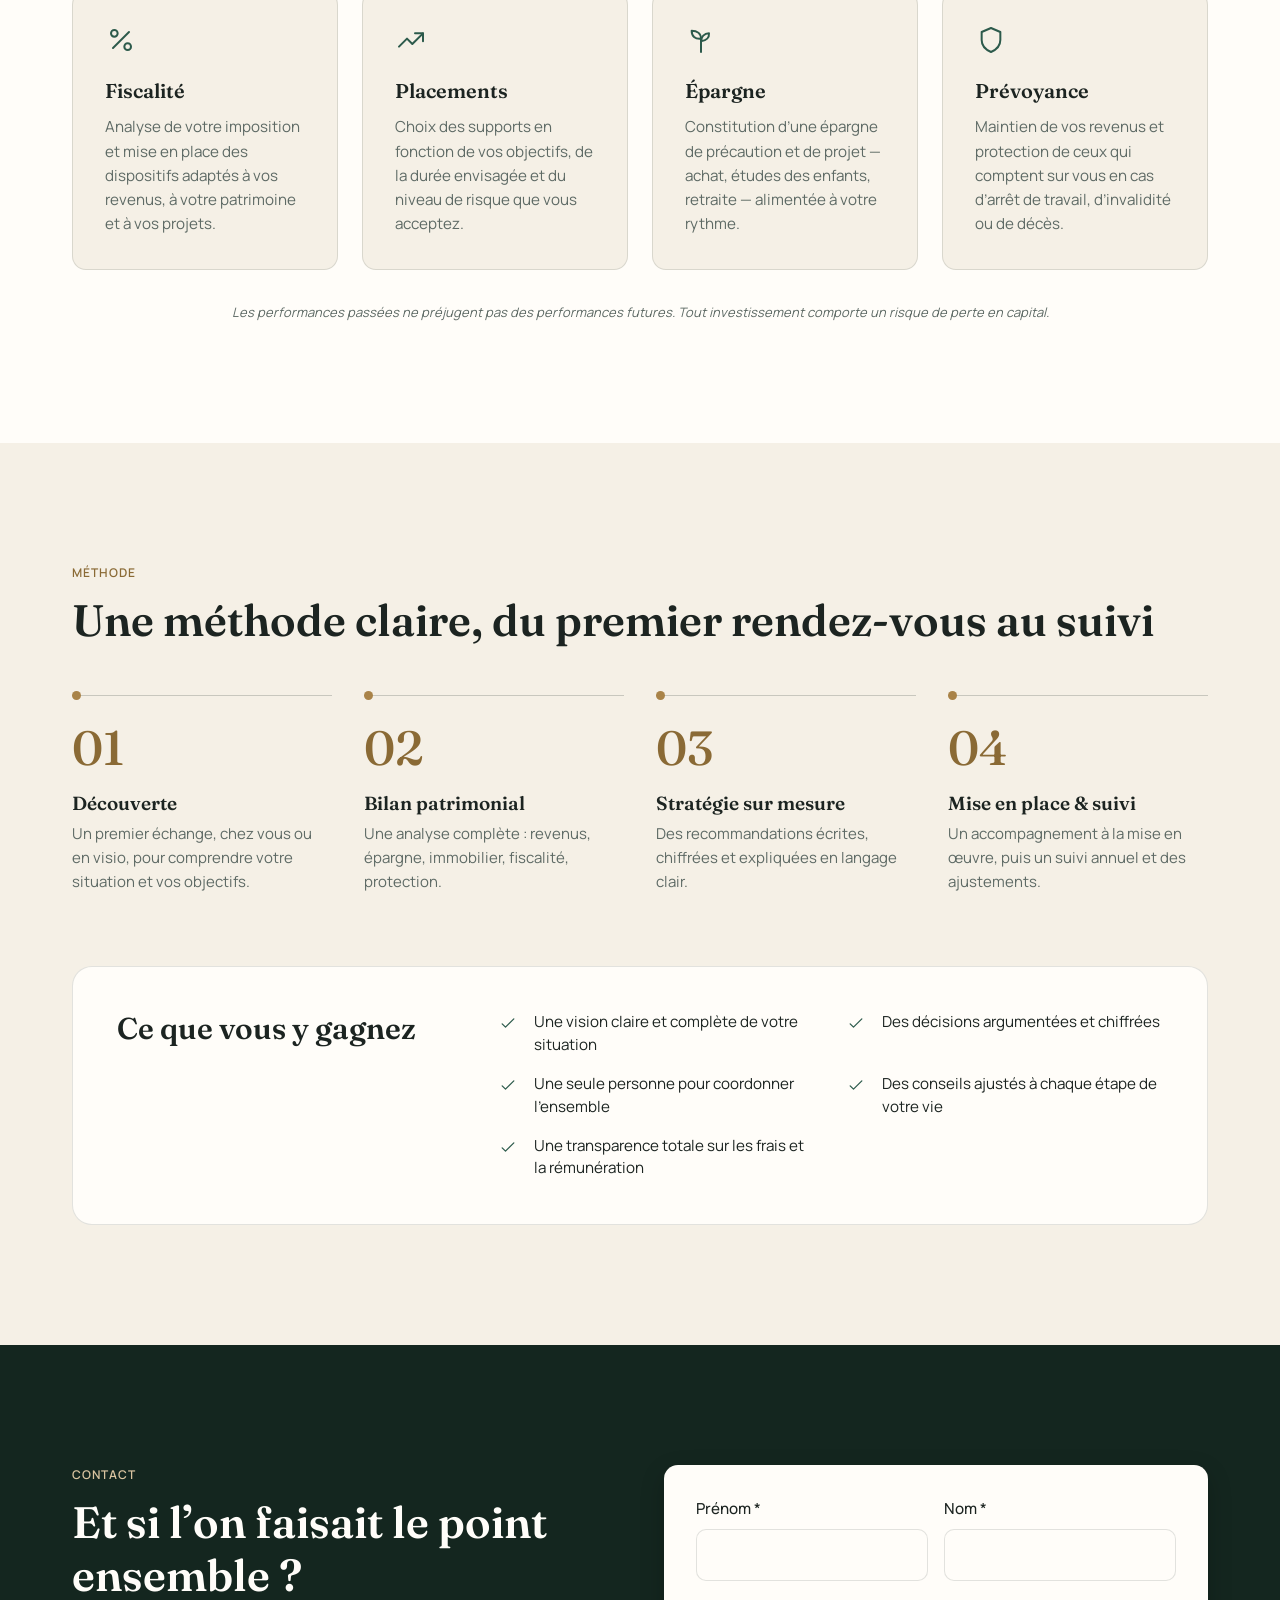
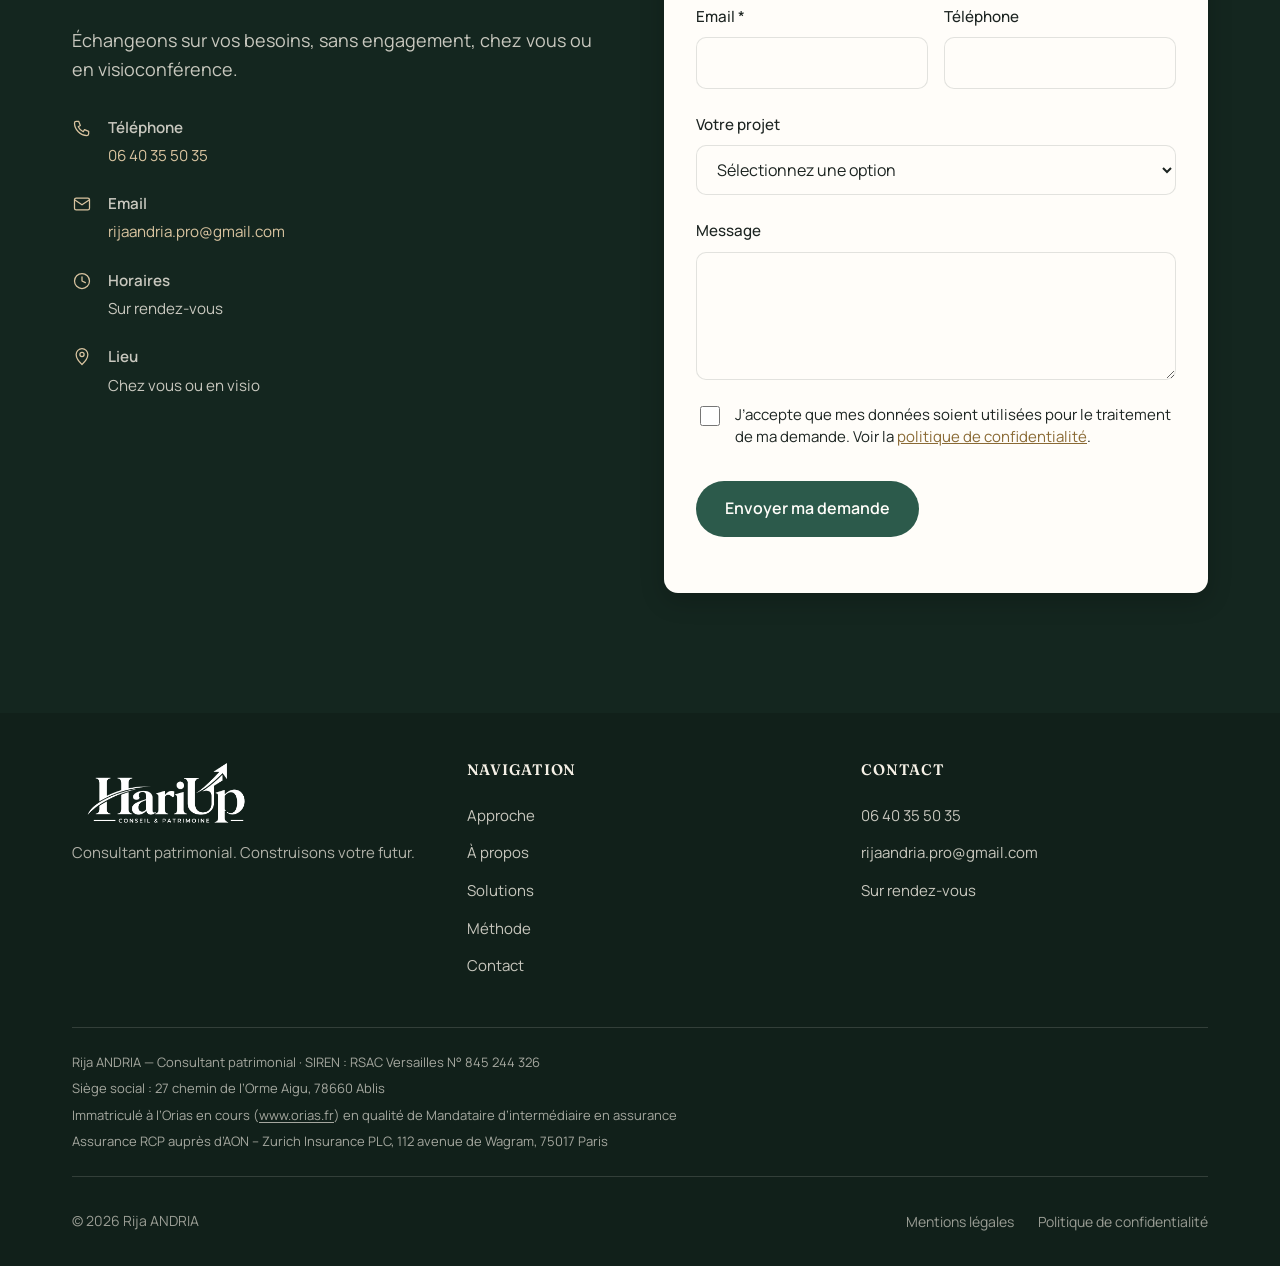
==== commit adf29e0d: "Rename title to Consultant patrimonial and use client tagline" ====
--- a/index.html
+++ b/index.html
@@ -3,10 +3,10 @@
 <head>
   <meta charset="utf-8">
   <meta name="viewport" content="width=device-width, initial-scale=1, viewport-fit=cover">
-  <title>Rija ANDRIA — Conseiller en Gestion de Patrimoine</title>
-  <meta name="description" content="Rija ANDRIA, conseiller en gestion de patrimoine à Ablis (78) : optimisation de votre fiscalité, préparation de votre retraite, valorisation de vos placements et organisation de la transmission de votre patrimoine.">
-  <meta property="og:title" content="Rija ANDRIA — Conseiller en Gestion de Patrimoine">
-  <meta property="og:description" content="Construisons le futur : fiscalité, placements, épargne et prévoyance. Échangeons sur vos besoins, chez vous ou en visio.">
+  <title>Rija ANDRIA — Consultant patrimonial</title>
+  <meta name="description" content="Rija ANDRIA, consultant patrimonial à Ablis (78) : optimisation de votre fiscalité, préparation de votre retraite, valorisation de vos placements et organisation de la transmission de votre patrimoine.">
+  <meta property="og:title" content="Rija ANDRIA — Consultant patrimonial">
+  <meta property="og:description" content="Construisons votre futur : fiscalité, placements, épargne et prévoyance. Échangeons sur vos besoins, chez vous ou en visio.">
   <meta property="og:type" content="website">
   <meta property="og:locale" content="fr_FR">
   <meta name="theme-color" content="#1F4136">
@@ -67,8 +67,8 @@
     <section id="accueil" class="hero section">
       <div class="wrap hero-inner">
         <div class="hero-copy">
-          <p class="eyebrow">Conseiller en Gestion de Patrimoine</p>
-          <h1 class="hero-title">Construisons le&nbsp;<em>futur</em>.</h1>
+          <p class="eyebrow">Consultant patrimonial</p>
+          <h1 class="hero-title">Construisons votre&nbsp;<em>futur</em>.</h1>
           <p class="hero-lead">Optimisation de votre fiscalité, préparation de votre retraite, valorisation de vos placements et organisation de la transmission de votre patrimoine.</p>
           <div class="hero-cta">
             <a href="#contact" class="btn btn-primary">Prendre rendez-vous</a>
@@ -357,7 +357,7 @@
         <a class="brand" href="#accueil" aria-label="HariUp Conseil & Patrimoine — accueil">
           <img class="brand-logo" src="assets/img/logo-hariup-white.png" alt="HariUp Conseil &amp; Patrimoine" width="720" height="240">
         </a>
-        <p class="footer-tagline">Conseiller en Gestion de Patrimoine. Construisons le futur.</p>
+        <p class="footer-tagline">Consultant patrimonial. Construisons votre futur.</p>
       </div>
       <nav class="footer-nav" aria-label="Liens du site">
         <h3 class="footer-heading">Navigation</h3>
@@ -380,7 +380,7 @@
     </div>
     <div class="wrap">
       <div class="footer-mentions">
-        <p>Rija ANDRIA — Conseiller en Gestion de Patrimoine · SIREN&nbsp;: RSAC Versailles N° 845 244 326</p>
+        <p>Rija ANDRIA — Consultant patrimonial · SIREN&nbsp;: RSAC Versailles N° 845 244 326</p>
         <p>Siège social&nbsp;: 27 chemin de l’Orme Aigu, 78660 Ablis</p>
         <p>Immatriculé à l’Orias en cours (<a href="https://www.orias.fr" target="_blank" rel="noopener">www.orias.fr</a>) en qualité de Mandataire d’intermédiaire en assurance</p>
         <p>Assurance RCP auprès d’AON – Zurich Insurance PLC, 112 avenue de Wagram, 75017 Paris</p>
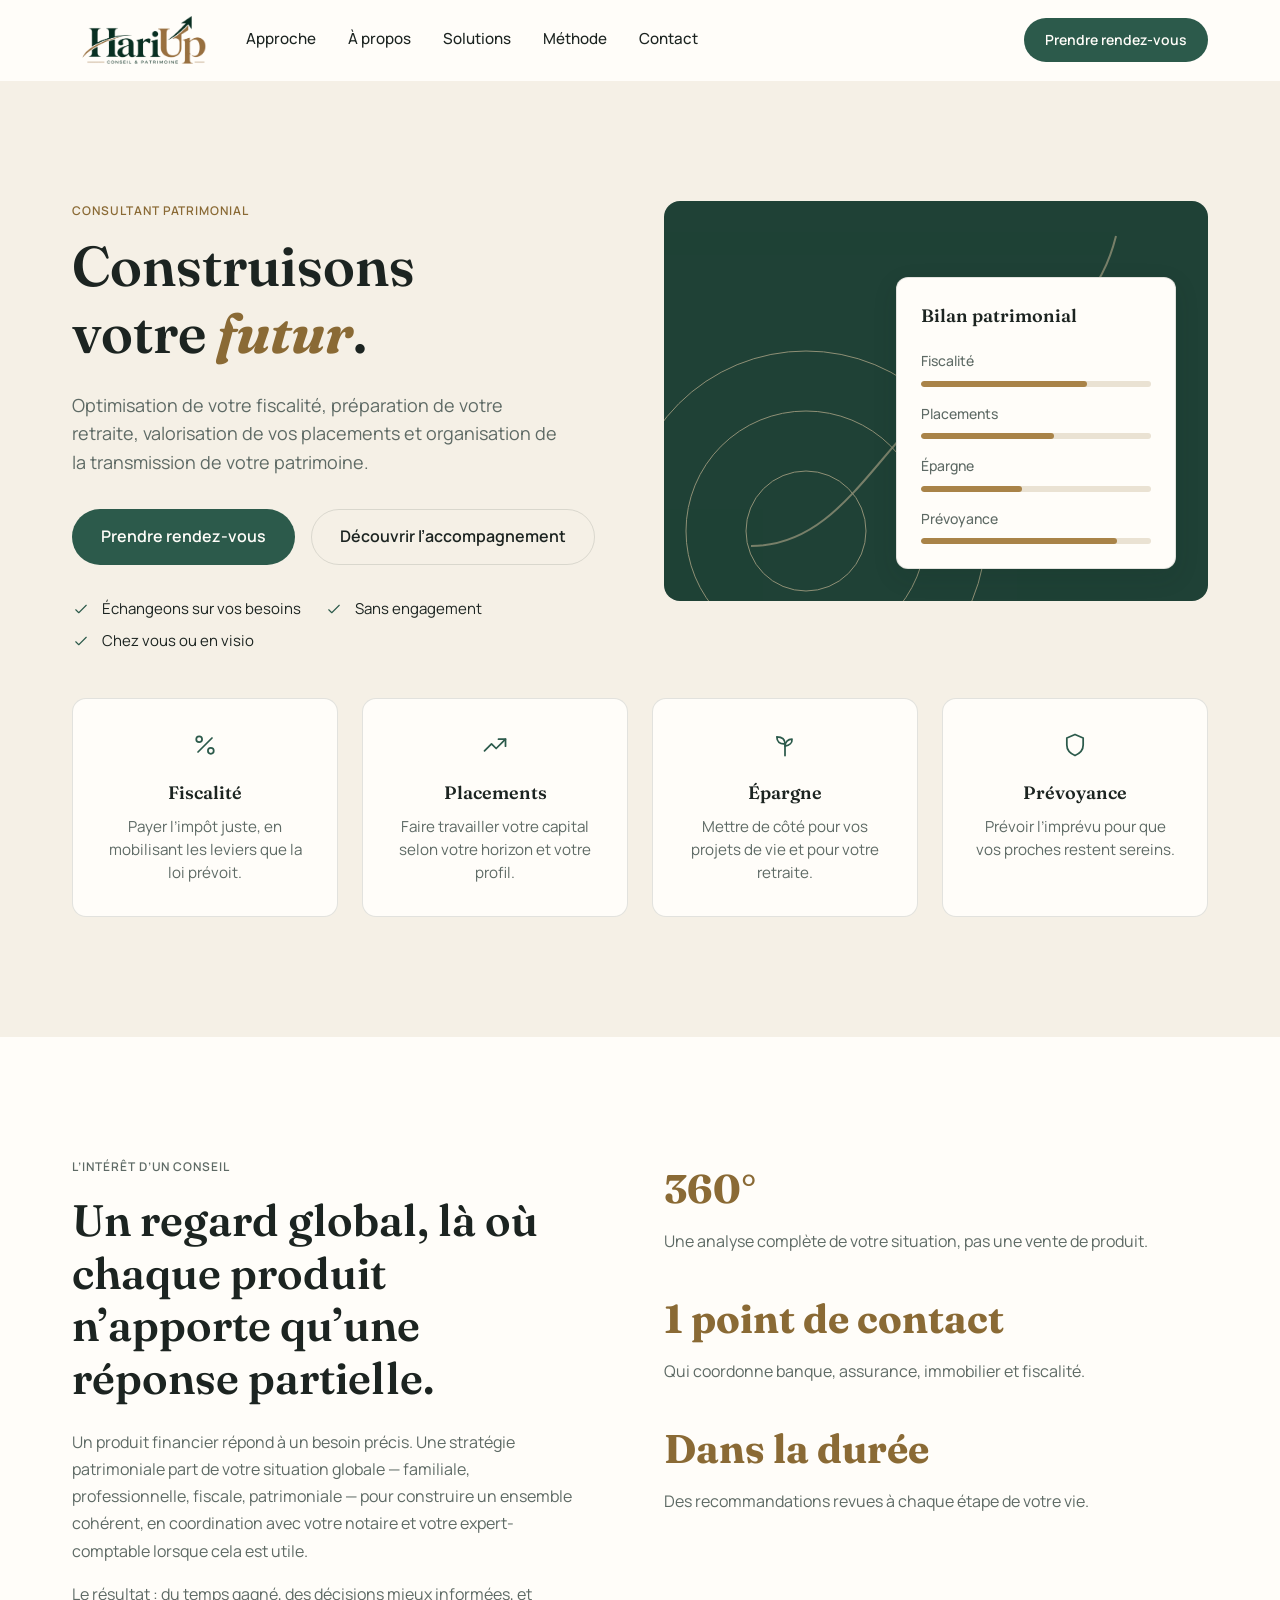
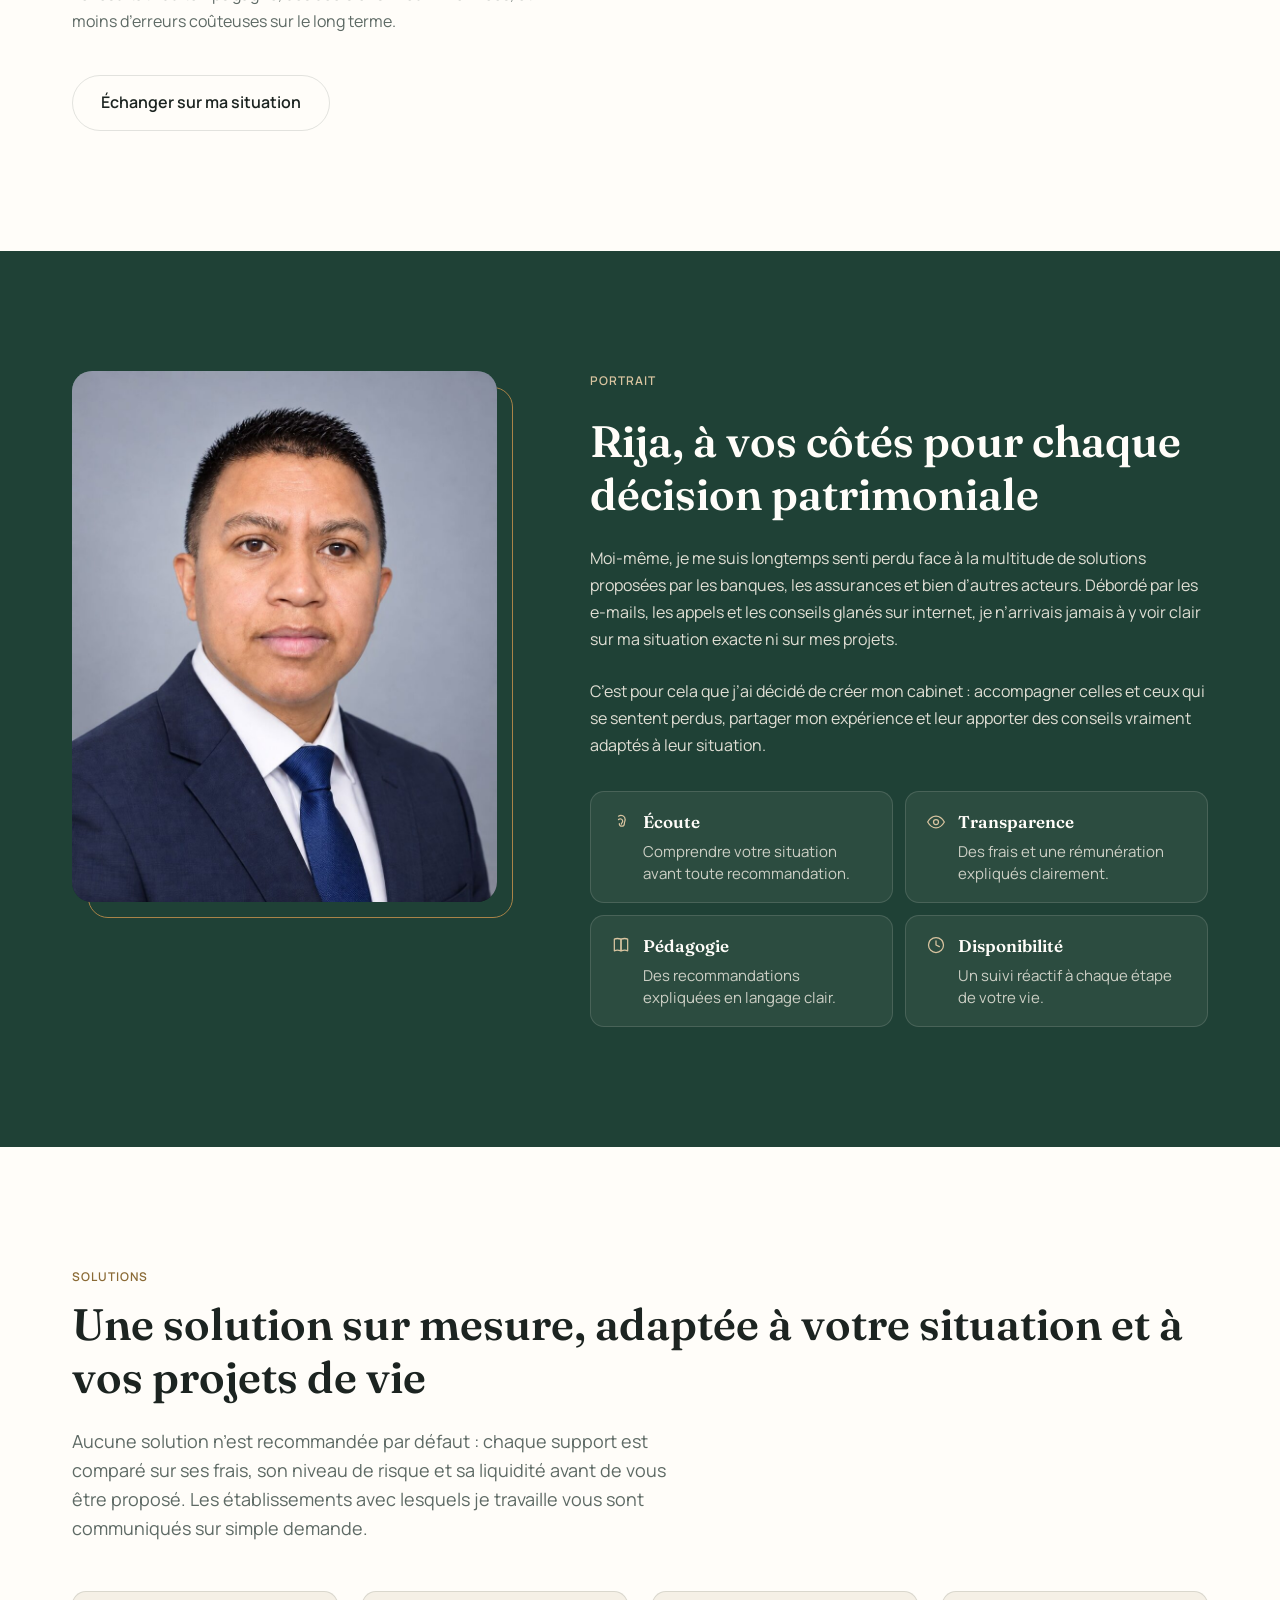
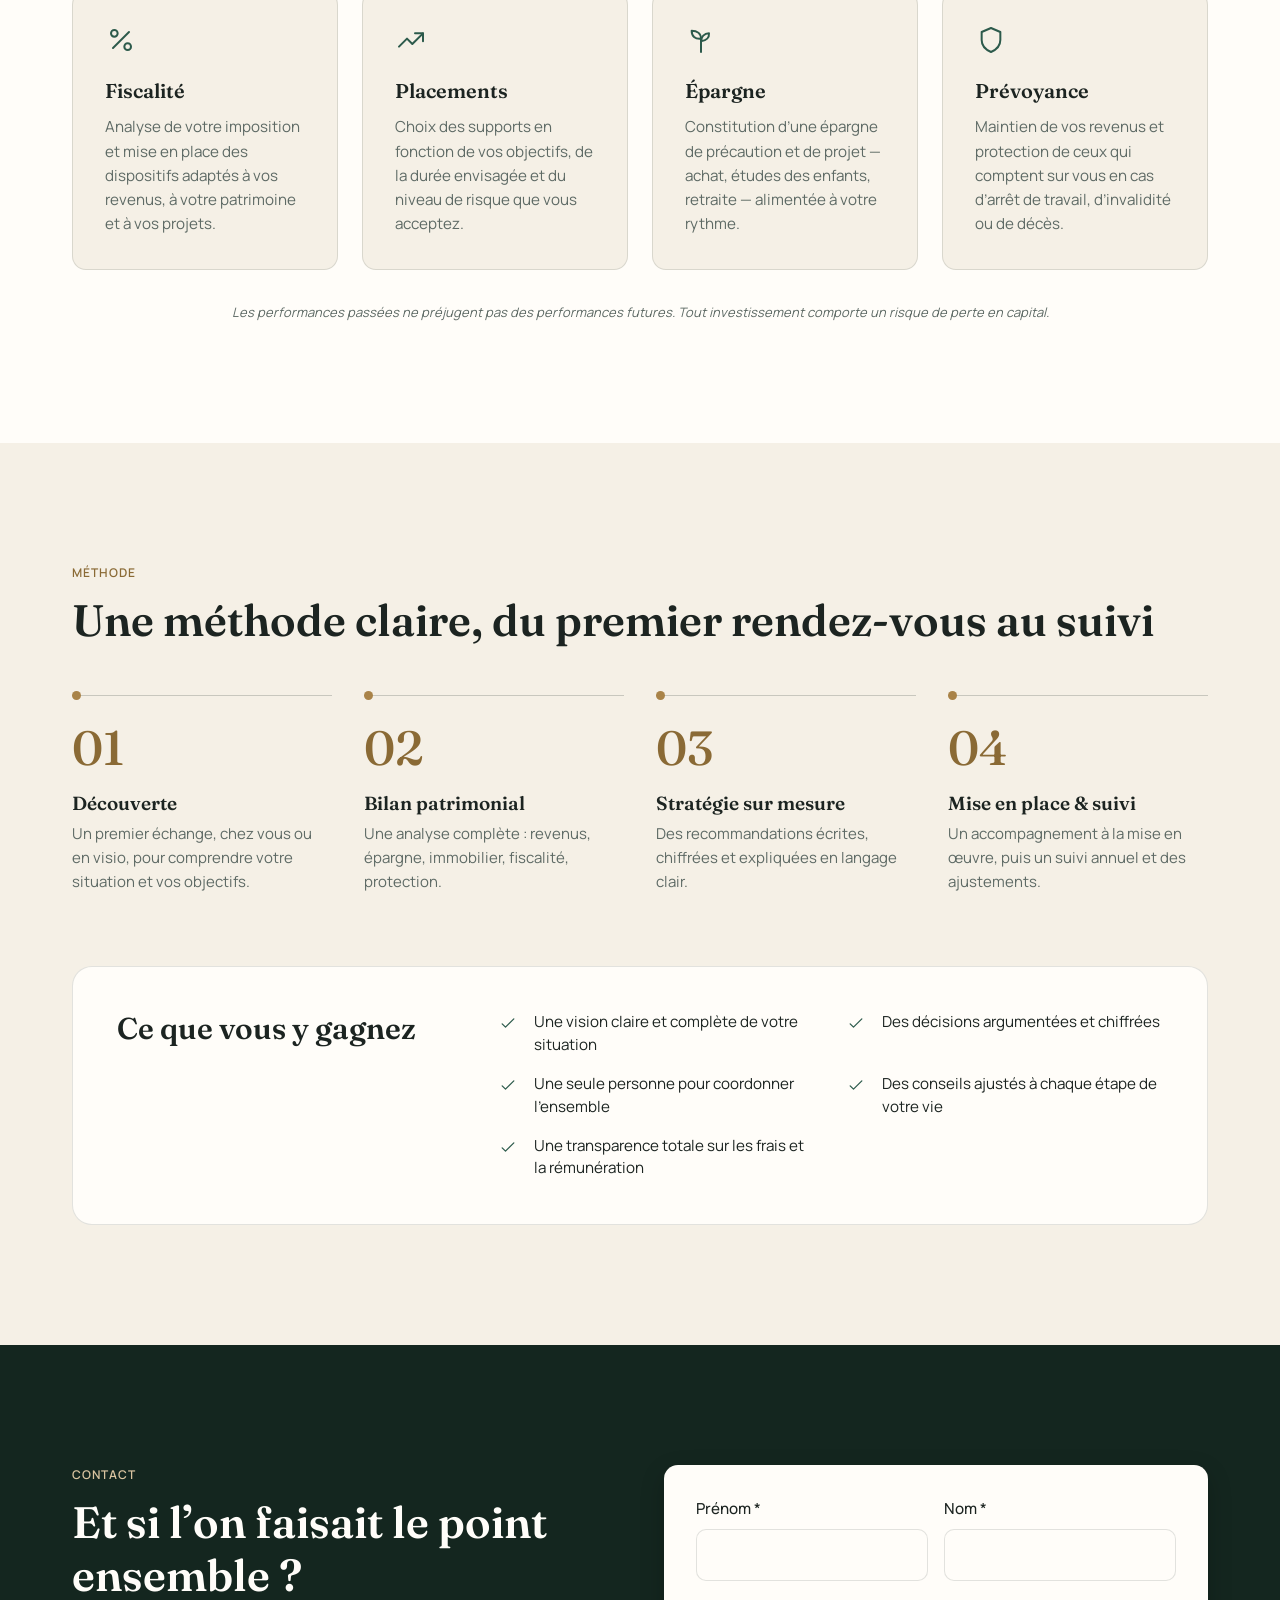
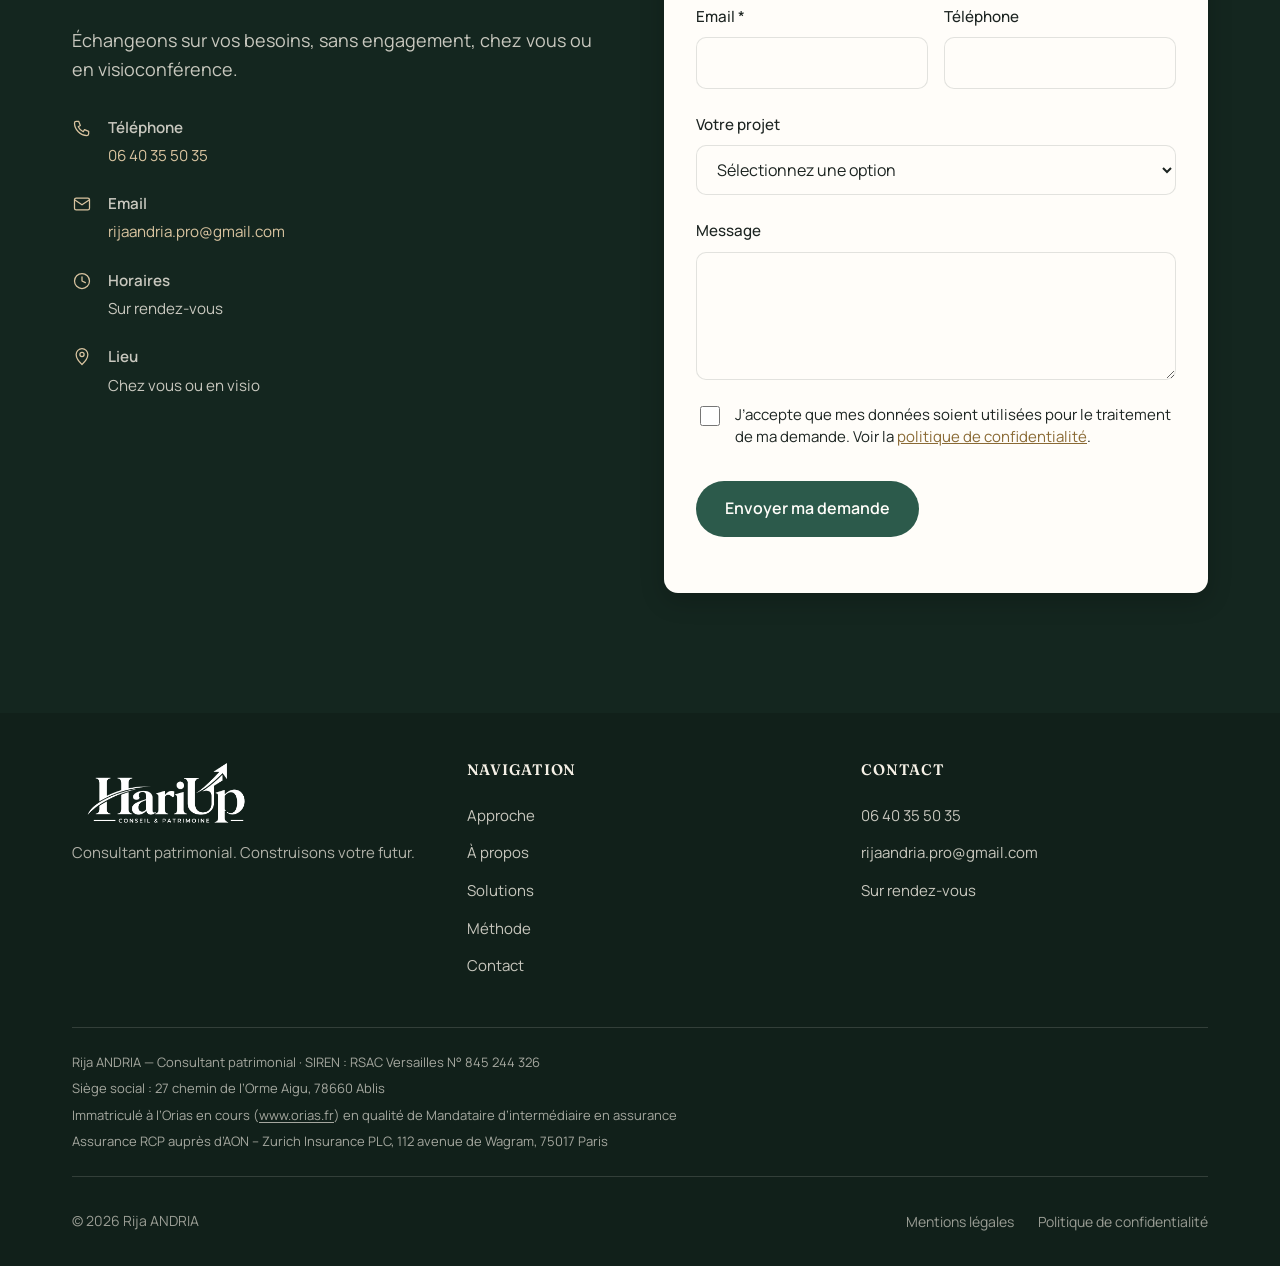
==== commit 2323fa5e: "Replace portrait placeholder with Rija's photo" ====
--- a/index.html
+++ b/index.html
@@ -154,9 +154,9 @@
 
     <section id="a-propos" class="a-propos section">
       <div class="wrap a-propos-grid">
-        <div class="portrait" data-placeholder="portrait">
+        <div class="portrait">
           <div class="portrait-frame">
-            <span class="portrait-mark" aria-hidden="true">R</span>
+            <img class="portrait-photo" src="assets/img/rija-andria.jpg" alt="Portrait de Rija ANDRIA" width="880" height="1320" loading="lazy">
           </div>
         </div>
         <div class="a-propos-copy">
--- a/assets/css/styles.css
+++ b/assets/css/styles.css
@@ -819,13 +819,11 @@
   pointer-events: none;
 }
 
-.portrait-mark {
-  font-family: "Fraunces", Georgia, serif;
-  font-size: clamp(7rem, 14vw, 11rem);
-  font-style: italic;
-  font-weight: 500;
-  color: var(--brass-soft);
-  line-height: 1;
+.portrait-photo {
+  width: 100%;
+  height: 100%;
+  object-fit: cover;
+  object-position: center 20%;
 }
 
 .values-list {
